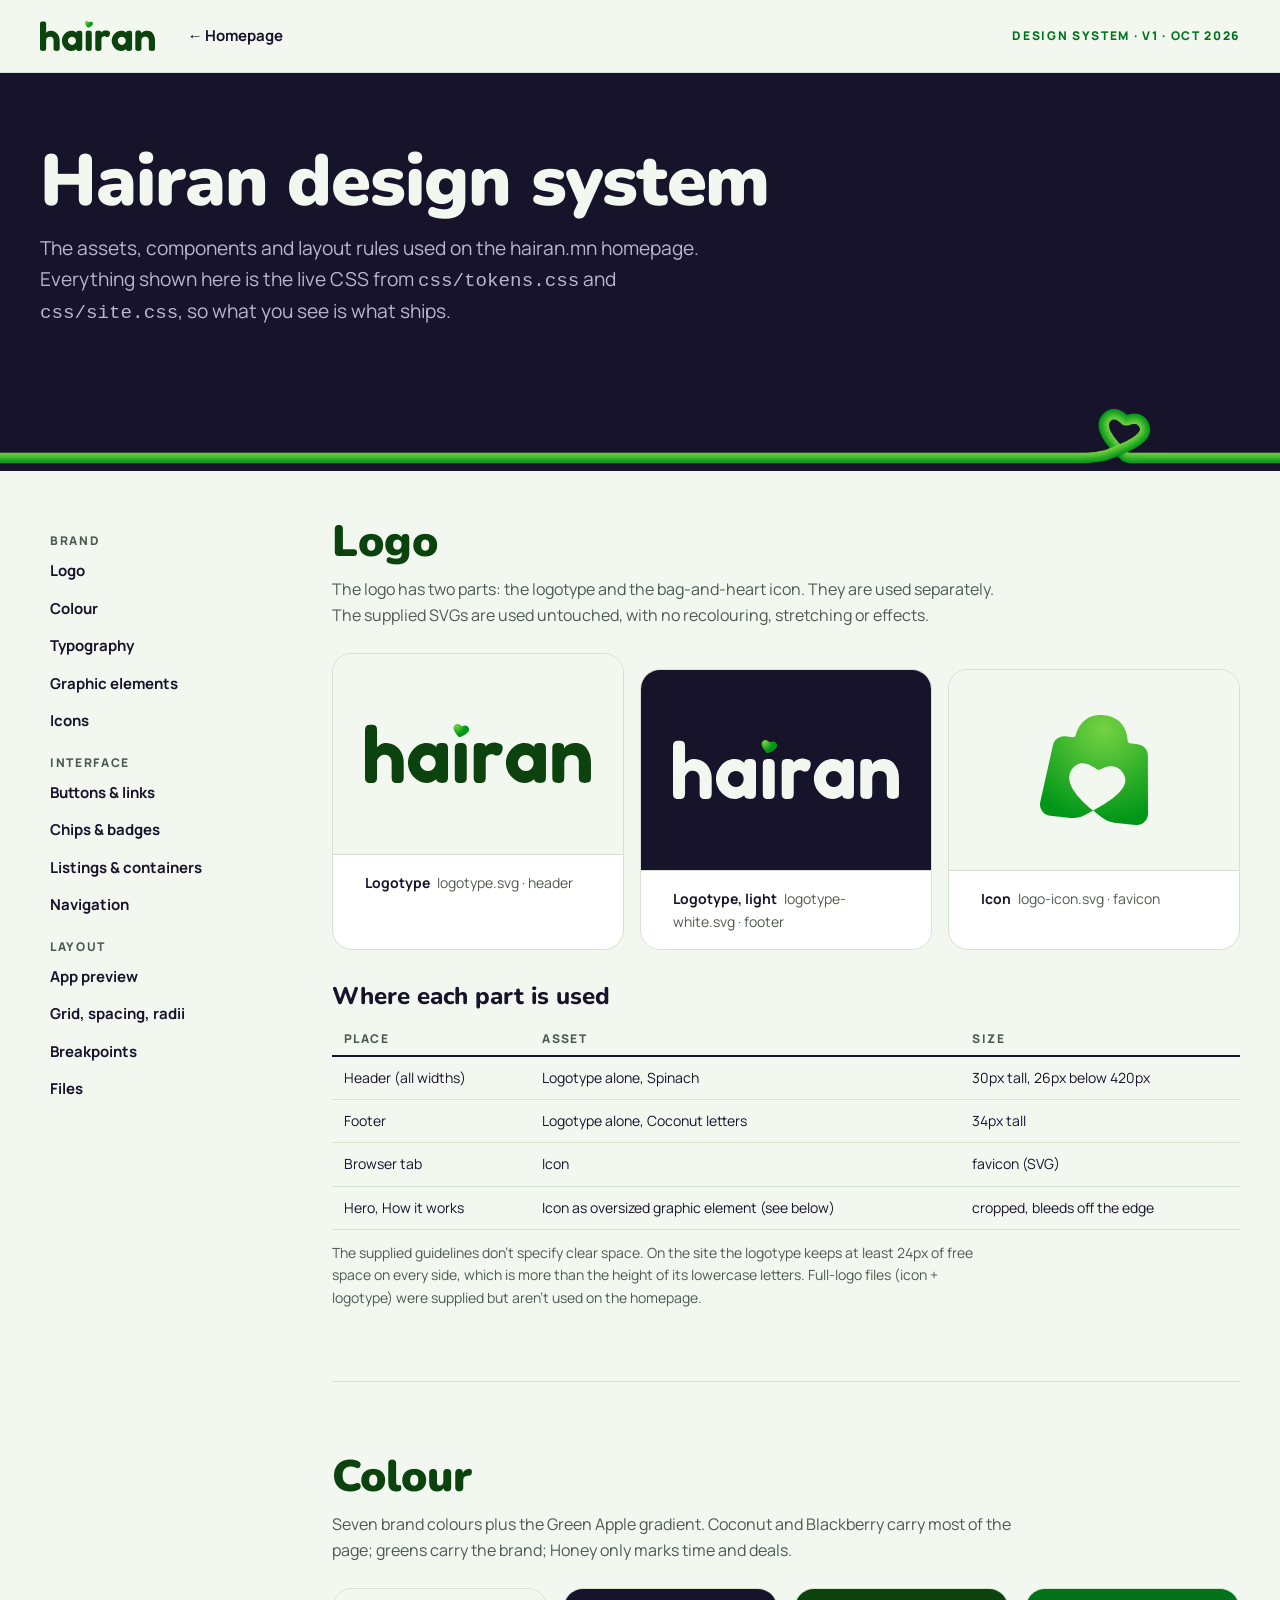
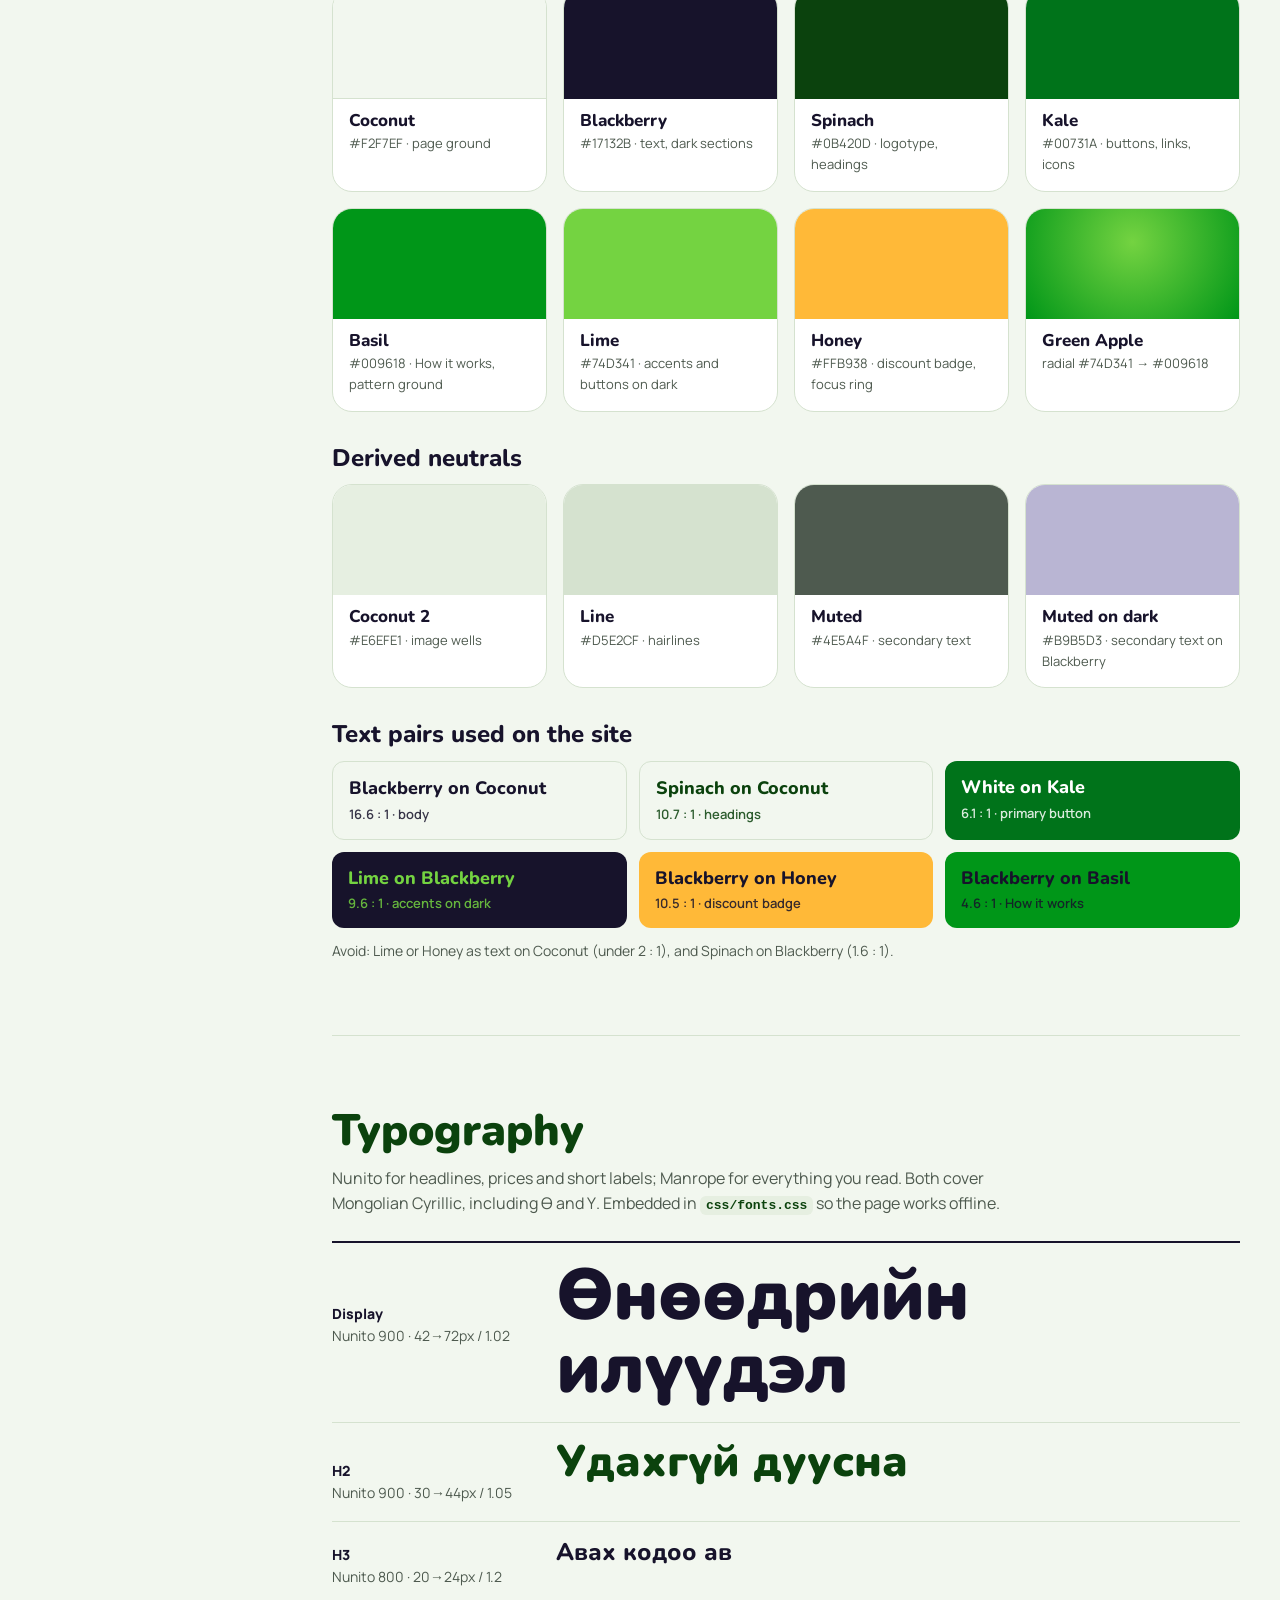
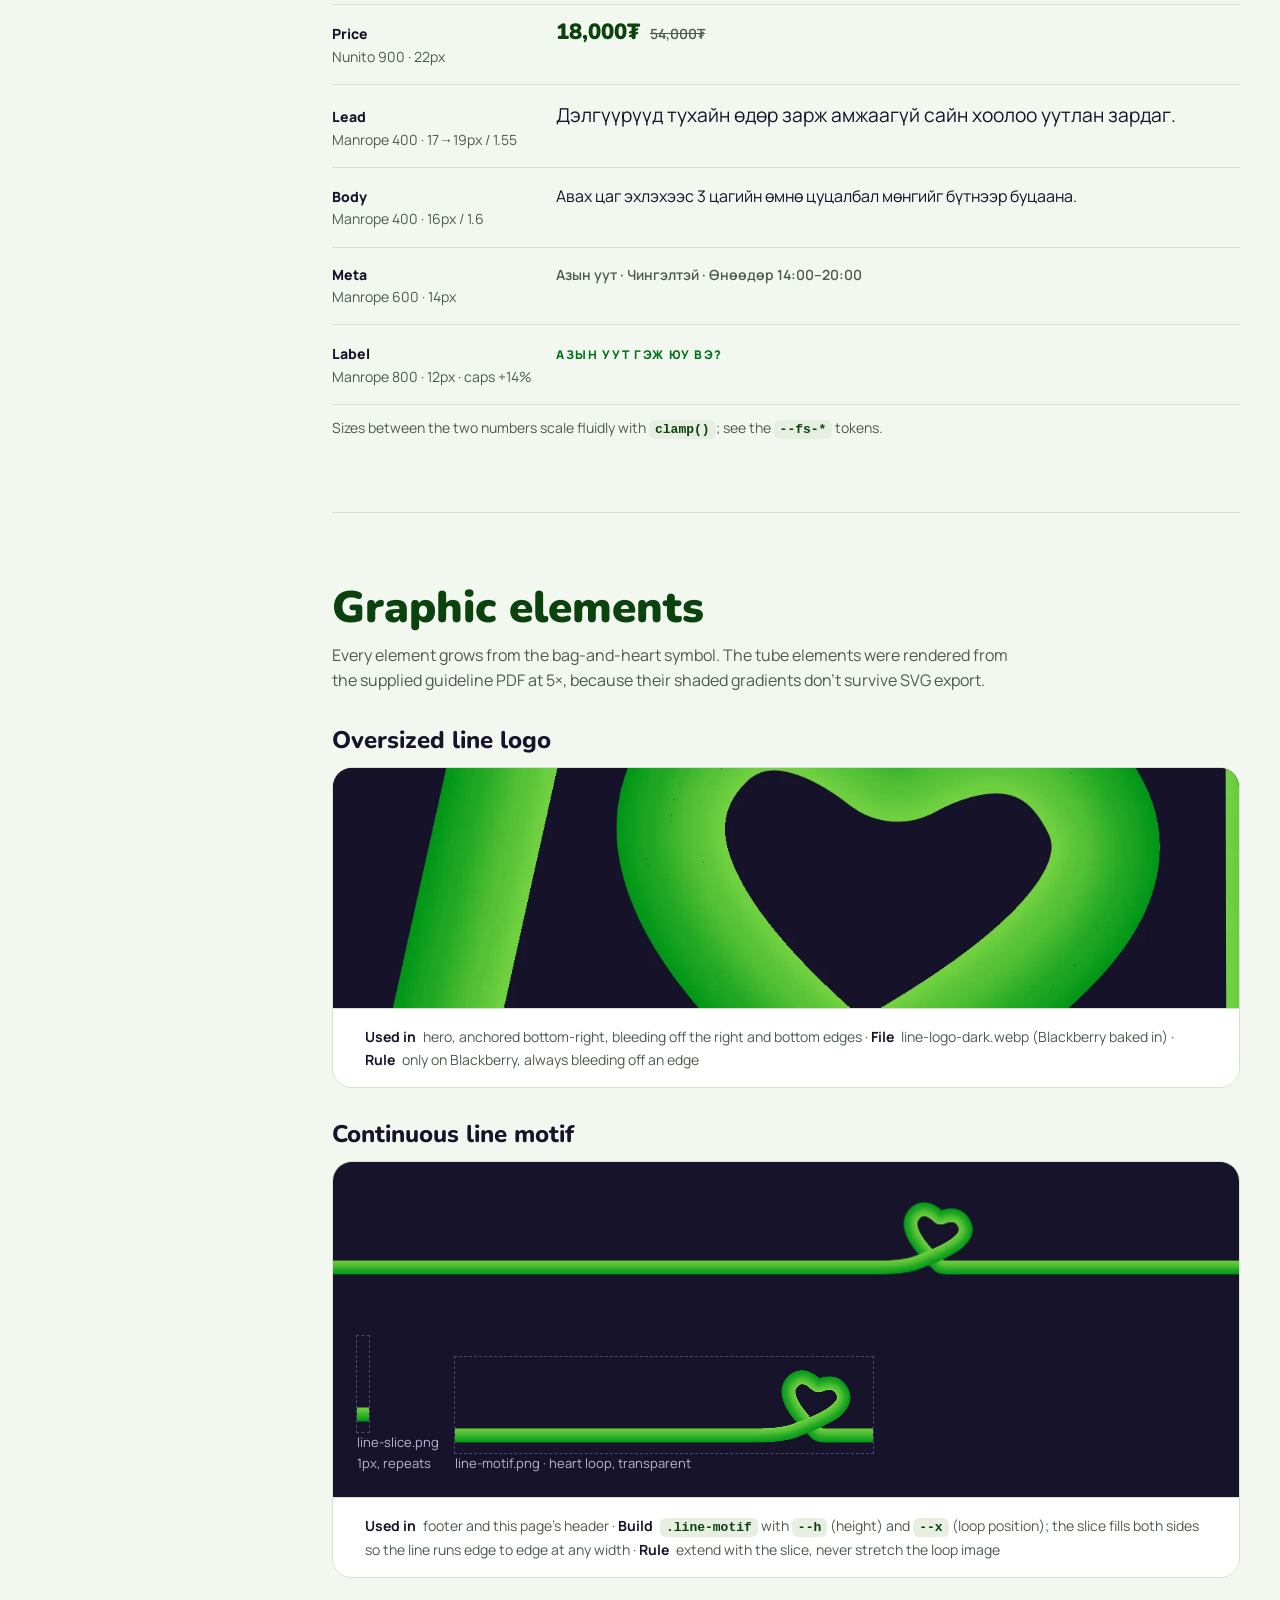
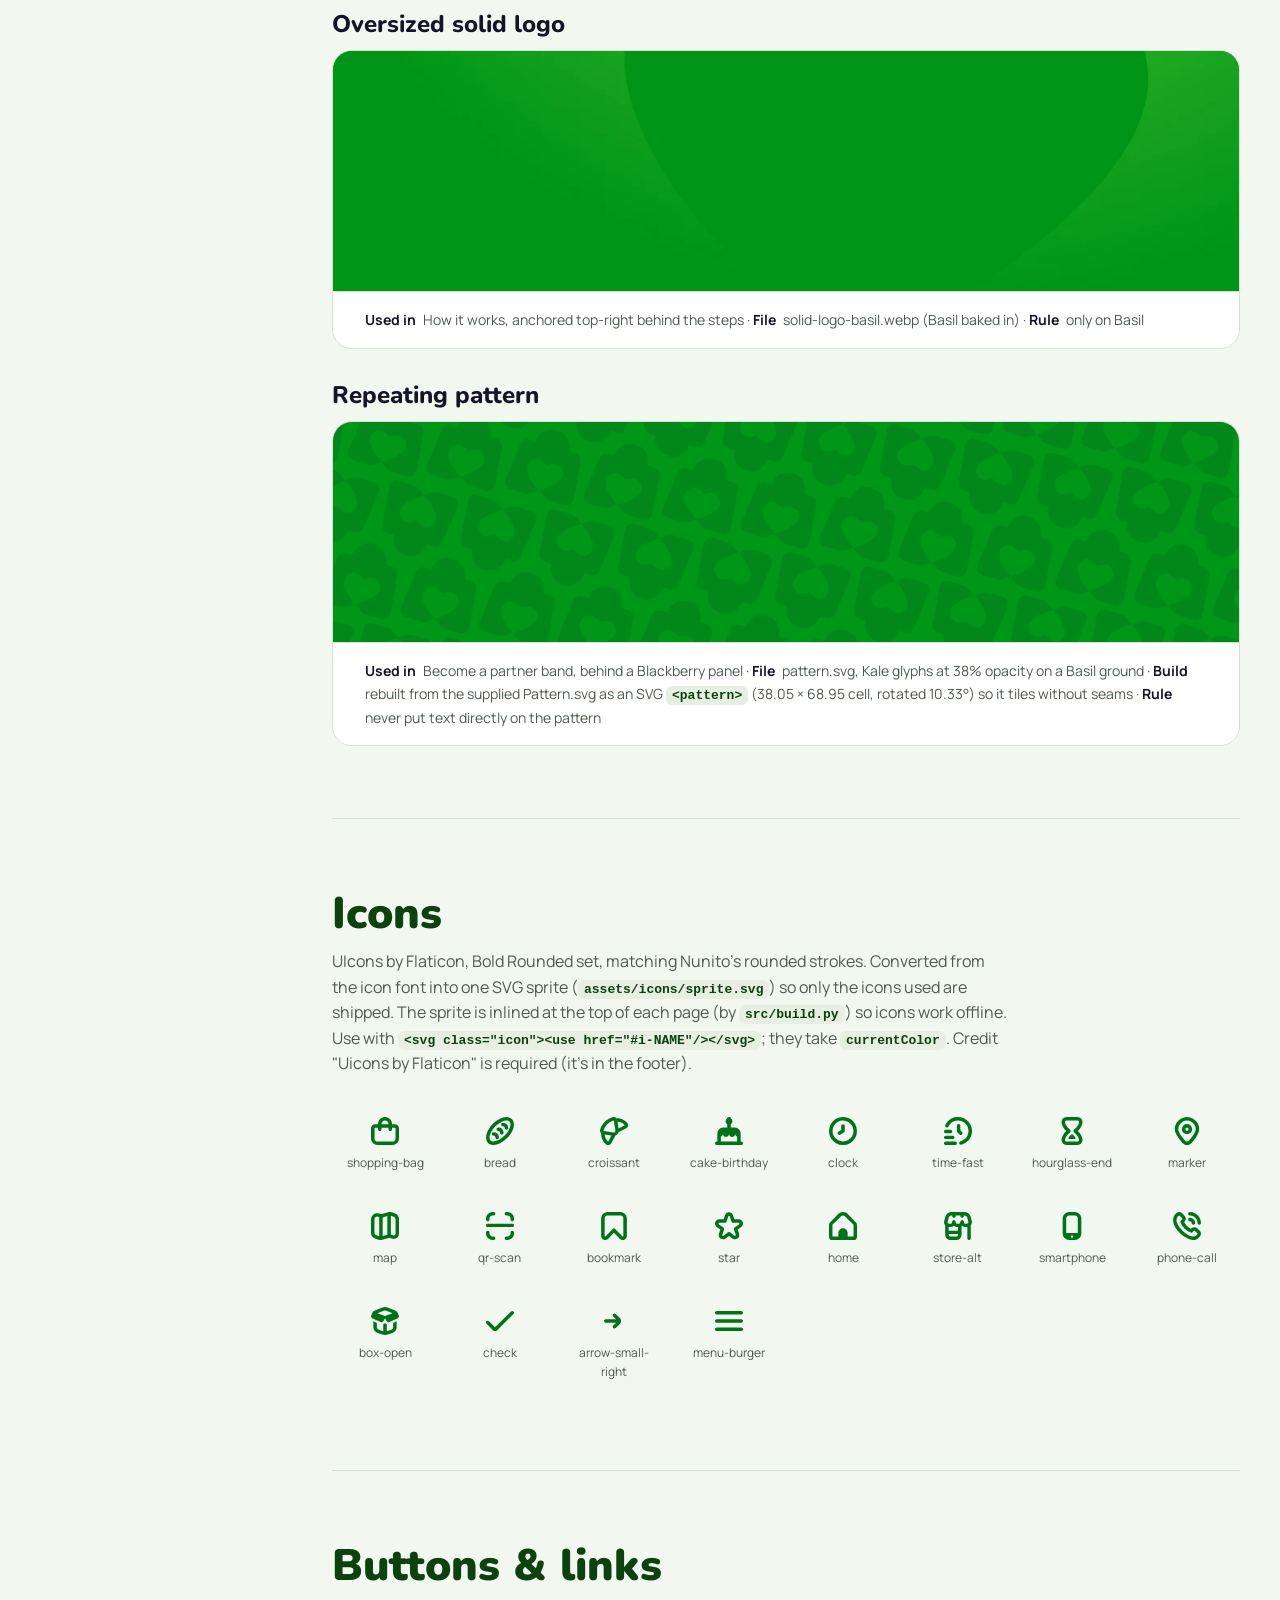
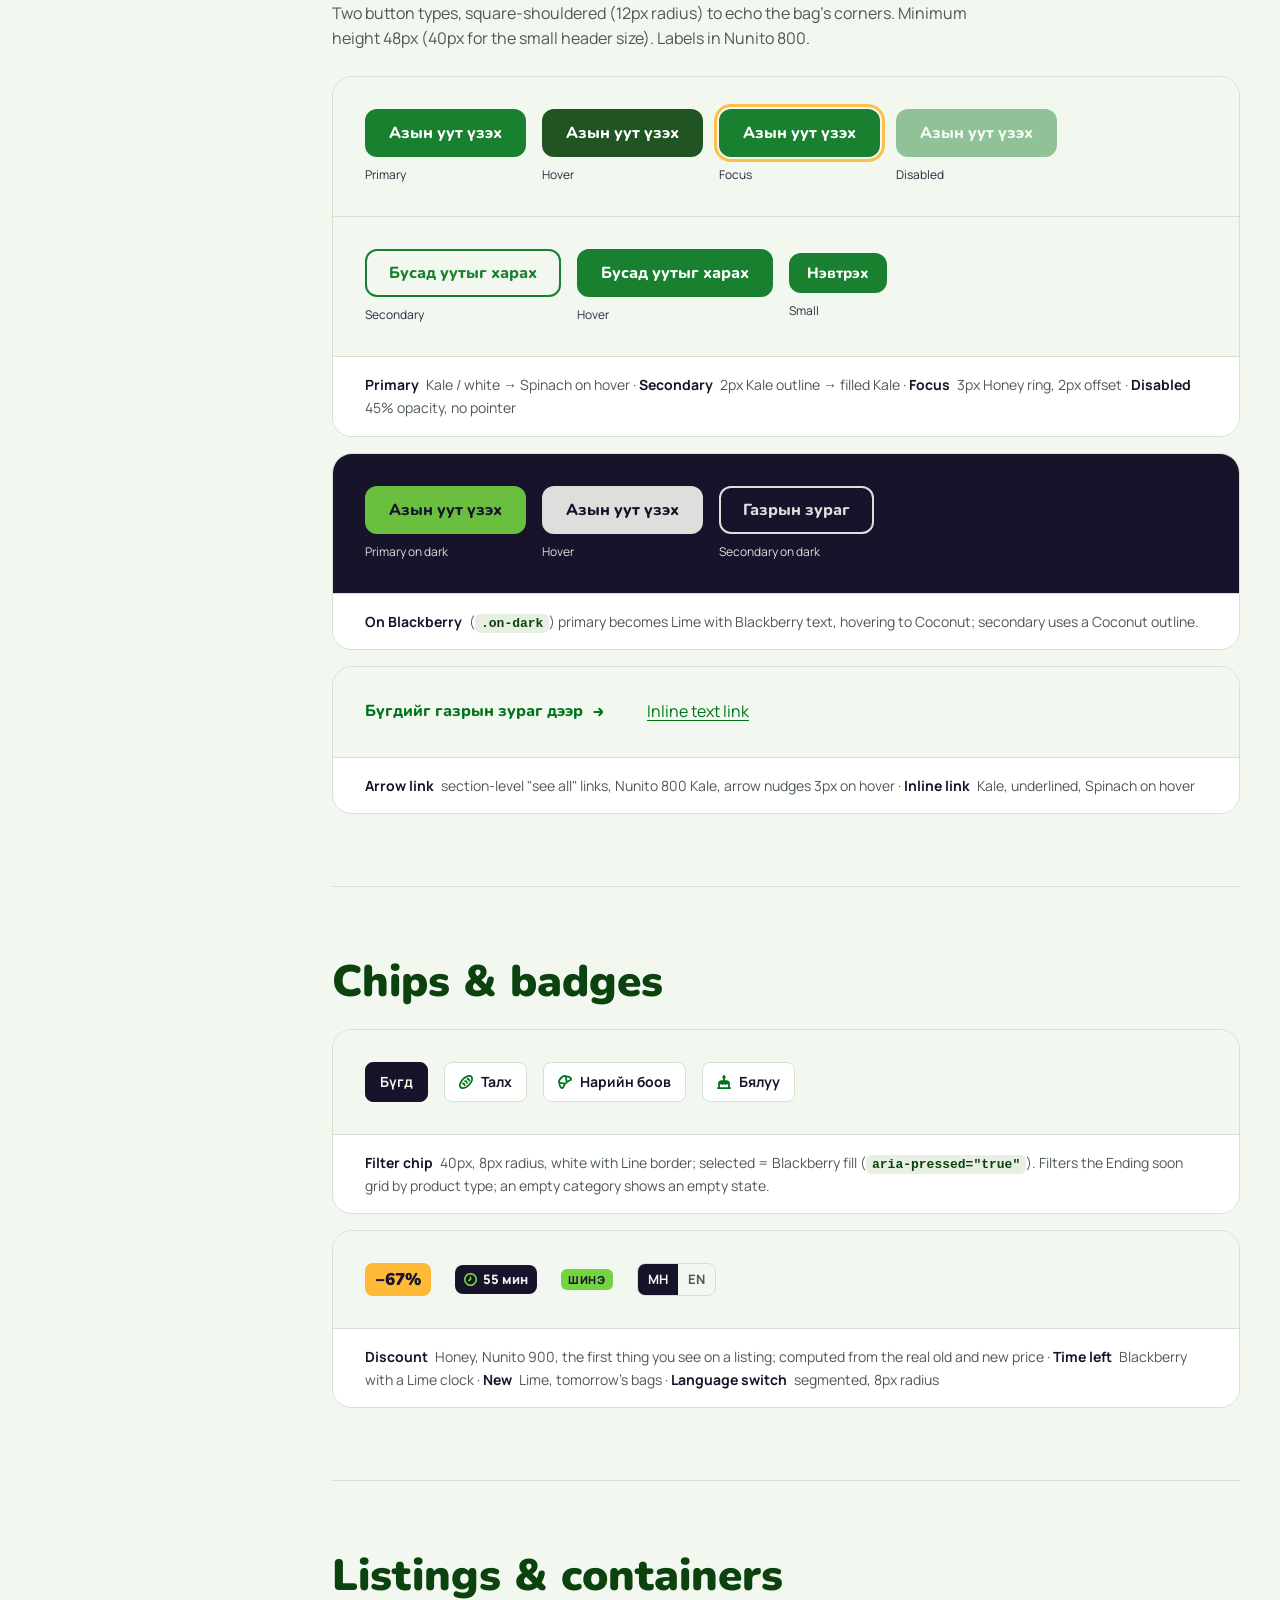
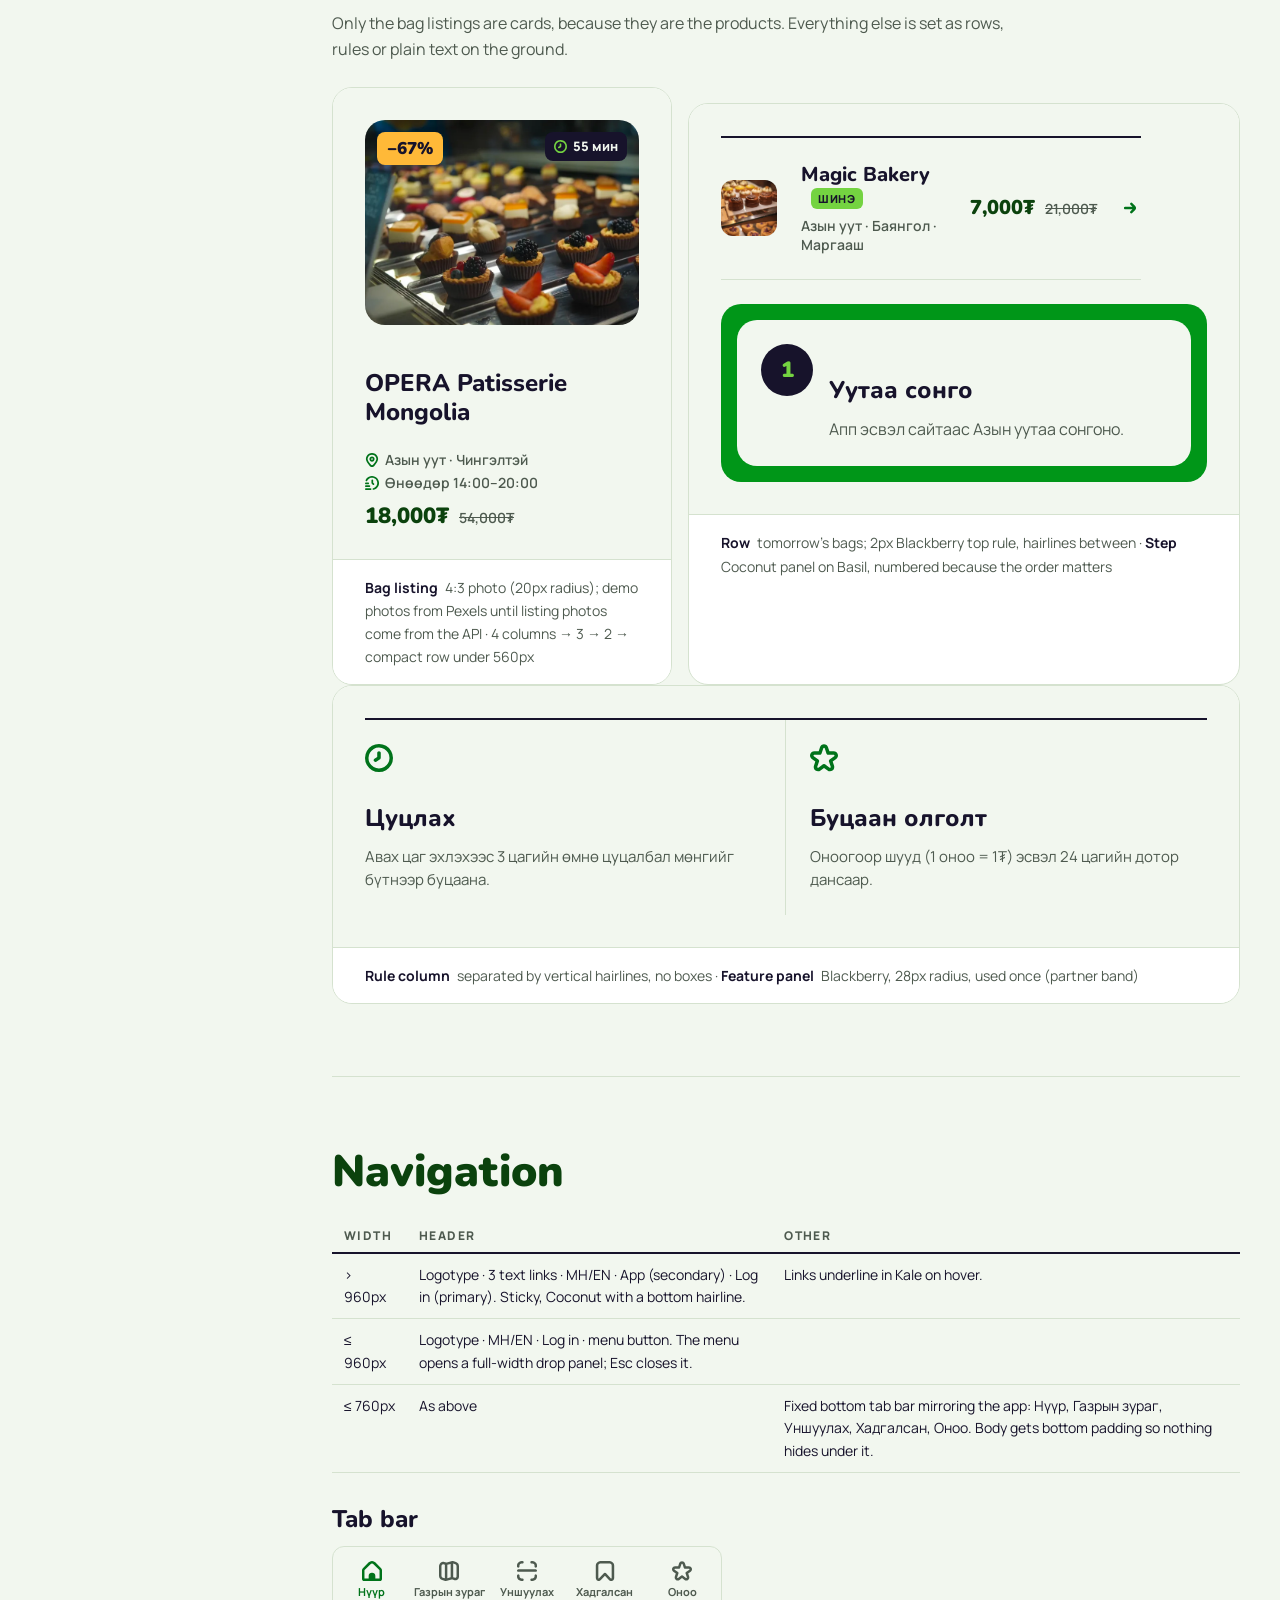
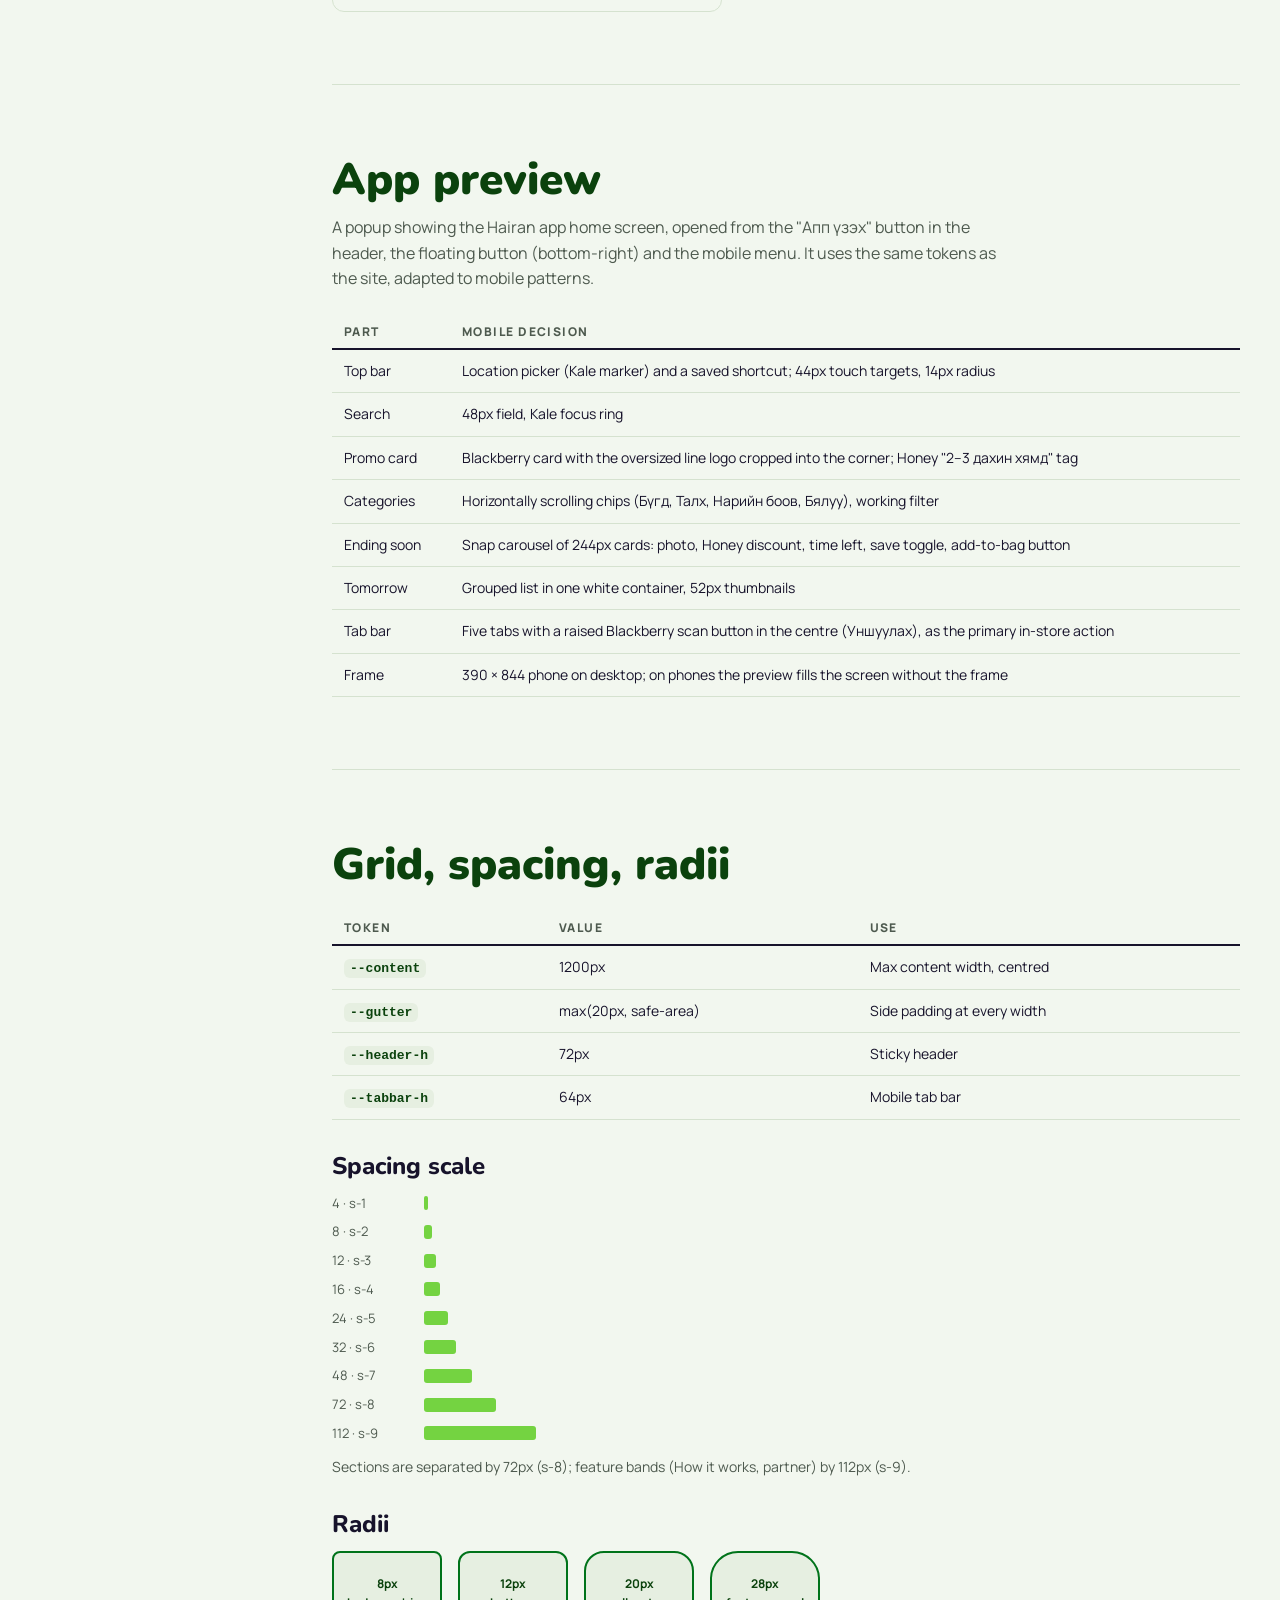
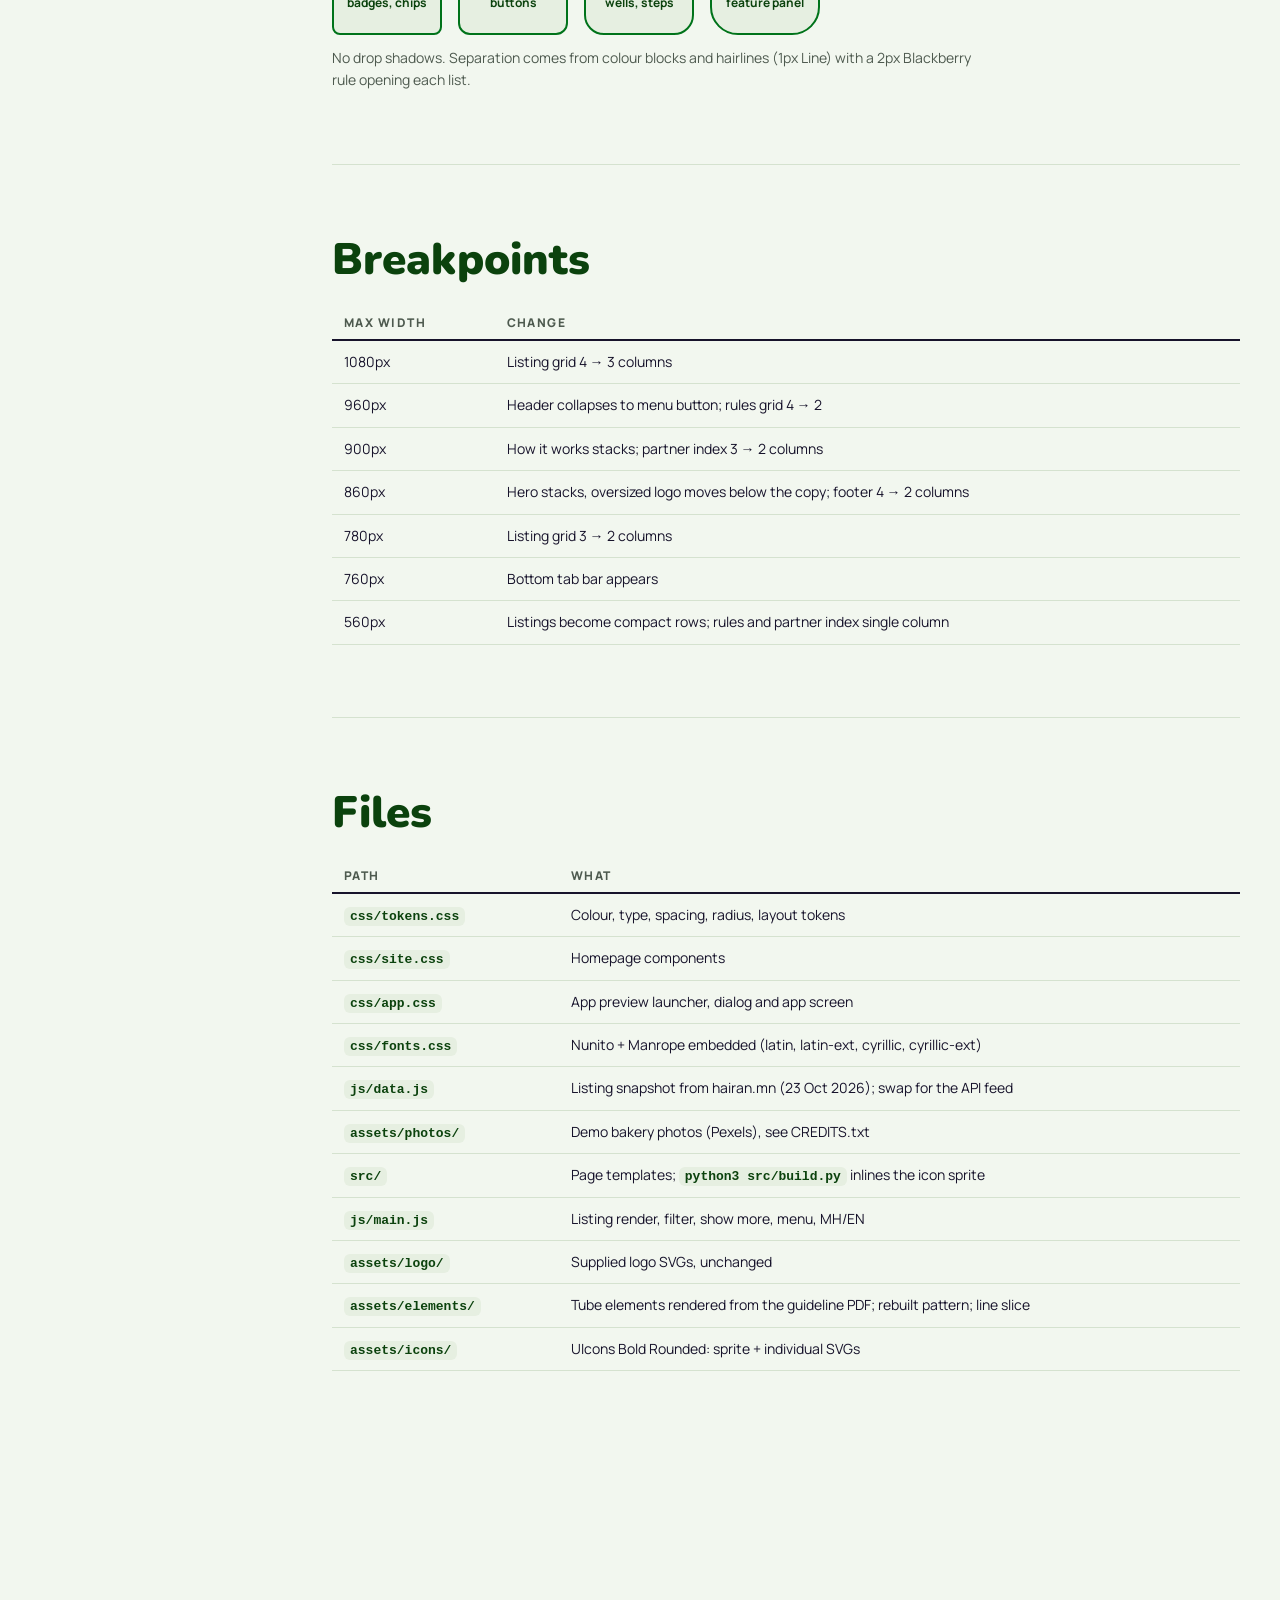
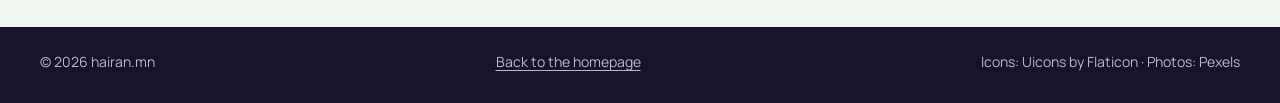
==== design-system.html @ 7cdca640 "Hairan homepage demo Co-Authored-By: Claude Opus 5.5 <noreply@anthropic.com> Claude-Session: https:/" ====
<!doctype html>
<html lang="en">
<head>
<meta charset="utf-8">
<meta name="viewport" content="width=device-width, initial-scale=1, viewport-fit=cover">
<title>Hairan Design System</title>
<meta name="claude:viewport-fit-sides" content="cover">
<link rel="icon" href="assets/logo/logo-icon.svg" type="image/svg+xml">
<link rel="stylesheet" href="css/fonts.css">
<link rel="stylesheet" href="css/tokens.css">
<link rel="stylesheet" href="css/site.css">
<link rel="stylesheet" href="css/ds.css">
</head>
<body>
<svg xmlns="http://www.w3.org/2000/svg" aria-hidden="true" style="position:absolute;width:0;height:0;overflow:hidden"><symbol id="i-arrow-right" viewBox="0 0 300 300"><path d="M239 230 288 181Q300 168 300.0 150.0Q300 132 288 119L239 70Q234 65 226.0 65.0Q218 65 212.5 70.5Q207 76 207.0 83.5Q207 91 213 97L247 131L19 132Q11 132 5.5 137.5Q0 143 0 150Q0 158 5.5 163.5Q11 169 19 169H247L213 203Q207 209 207.0 216.5Q207 224 212.5 229.5Q218 235 225.5 235.0Q233 235 239 230Z"/></symbol><symbol id="i-arrow-small-right" viewBox="0 0 300 300"><path d="M213 119 168 74Q163 69 155.0 69.0Q147 69 141.5 74.5Q136 80 136.0 87.5Q136 95 142 101L172 131H63Q55 131 49.5 136.5Q44 142 44.0 150.0Q44 158 49.5 163.5Q55 169 63 169H172L142 199Q136 205 136.0 212.5Q136 220 141.5 225.5Q147 231 155.0 231.0Q163 231 168 226L213 181Q226 168 226.0 150.0Q226 132 213 119Z"/></symbol><symbol id="i-badge-percent" viewBox="0 0 300 300"><path d="M150 300Q135 300 121.5 294.0Q108 288 97 277Q82 278 68.5 272.5Q55 267 44.0 256.0Q33 245 27.5 231.5Q22 218 23 203Q8 190 3.0 170.0Q-2 150 3.0 130.0Q8 110 23 97Q22 82 27.5 68.5Q33 55 44.0 44.0Q55 33 68.5 27.5Q82 22 97 23Q110 8 130.0 3.0Q150 -2 170.0 3.0Q190 8 203 23Q217 22 231.0 27.5Q245 33 256.0 44.0Q267 55 272.5 68.5Q278 82 277 97Q292 110 297.0 130.0Q302 150 297.0 170.0Q292 190 277 203Q278 218 272.5 231.5Q267 245 256.0 256.0Q245 267 231.5 272.5Q218 278 203 277Q192 288 178.5 294.0Q165 300 150 300ZM105 239Q115 239 121.0 248.0Q127 257 138.5 260.5Q150 264 161.5 260.5Q173 257 179 247Q182 242 187.5 240.0Q193 238 198 239Q207 241 215.0 238.5Q223 236 229.5 229.5Q236 223 238.5 215.0Q241 207 239 198Q238 193 240.0 187.5Q242 182 247 179Q257 173 260.5 161.5Q264 150 260.5 138.5Q257 127 247 121Q242 118 240.0 112.5Q238 107 239 102Q241 93 238.5 85.0Q236 77 229.5 70.5Q223 64 215.0 61.5Q207 59 198 61Q193 62 187.5 60.0Q182 58 179 53Q173 43 161.5 39.5Q150 36 138.5 39.5Q127 43 121 53Q118 58 112.5 60.0Q107 62 102 61Q93 59 85.0 61.5Q77 64 70.5 70.5Q64 77 61.5 85.0Q59 93 61 102Q62 107 60.0 112.5Q58 118 53 121Q43 127 39.5 138.5Q36 150 39.5 161.5Q43 173 53 179Q58 182 60.0 187.5Q62 193 61 198Q59 207 61.5 215.0Q64 223 70.5 229.5Q77 236 85.0 238.5Q93 241 102 239ZM106 100Q95 100 90.0 109.5Q85 119 90.0 128.0Q95 137 106.5 137.0Q118 137 122.5 128.0Q127 119 122.5 109.5Q118 100 106 100ZM194 162Q182 163 177.5 172.0Q173 181 177.5 190.5Q182 200 193.5 200.0Q205 200 210.0 190.5Q215 181 210.0 172.0Q205 163 194 162ZM141 198 191 123Q195 116 193.5 108.5Q192 101 185.5 97.0Q179 93 171.5 94.5Q164 96 159 102L109 177Q105 184 106.5 191.5Q108 199 113.5 202.5Q119 206 125 206Q135 206 141 198Z"/></symbol><symbol id="i-bookmark" viewBox="0 0 300 300"><path d="M219 0H81Q63 0 47.0 9.5Q31 19 22.0 34.5Q13 50 12 69V256Q13 269 20.5 280.5Q28 292 40.5 296.5Q53 301 66.0 298.5Q79 296 88 286L149 221L212 287Q221 296 234.5 299.0Q248 302 260.0 297.0Q272 292 279.5 281.0Q287 270 288 256V69Q287 50 278.0 34.5Q269 19 253.0 9.5Q237 0 219 0ZM250 256Q250 261 246.0 262.5Q242 264 239 261L163 181Q157 175 149 175Q141 175 136 181L61 260Q58 263 54.0 261.5Q50 260 50 256V69Q50 56 59.0 46.5Q68 37 81 38H219Q232 37 241.0 46.5Q250 56 250 69Z"/></symbol><symbol id="i-box-open" viewBox="0 0 300 300"><path d="M296 87 284 59Q275 44 259 38L178 5Q164 0 149.5 0.0Q135 0 122 5L41 38Q25 44 16 59L4 87Q-3 97 1.5 108.0Q6 119 17 123L104 162Q108 164 112 164Q119 164 124.5 160.5Q130 157 134 151L150 121L166 151Q170 157 175.5 160.5Q181 164 188 164Q192 164 196 162L283 123Q294 119 298.5 108.0Q303 97 296 87ZM231 67 150 97 69 67 136 40Q143 37 150.0 37.0Q157 37 164 40ZM275 154V216Q275 237 262.5 254.0Q250 271 230 278L178 295Q165 300 150.0 300.0Q135 300 122 295L70 278Q50 271 37.5 254.0Q25 237 25 216V154L63 171V216Q63 225 68.0 232.5Q73 240 82 243L131 259V184Q143 180 150 171Q157 180 169 185V259L218 243Q227 240 232.0 232.5Q237 225 237 216V171Z"/></symbol><symbol id="i-bread" viewBox="0 0 300 300"><path d="M79 300Q63 301 48.0 295.0Q33 289 22 278Q1 257 0.5 222.5Q0 188 19.0 148.5Q38 109 73.5 73.5Q109 38 148.5 19.0Q188 0 222.5 0.5Q257 1 278.0 22.0Q299 43 299.5 77.5Q300 112 281.0 151.5Q262 191 226.5 226.0Q191 261 152.0 280.5Q113 300 79 300ZM221 38Q196 38 165 53Q131 70 100 100Q72 129 55 161Q40 191 38.0 215.5Q36 240 48.0 252.0Q60 264 84.5 262.0Q109 260 139 245Q171 228 199.5 199.5Q228 171 245 139Q260 109 262.0 84.5Q264 60 251.5 48.0Q239 36 221 38ZM188 169Q188 157 184.0 146.5Q180 136 172.0 128.0Q164 120 153.5 116.0Q143 112 131 113Q123 112 118.0 117.5Q113 123 112.5 131.0Q112 139 117.5 144.5Q123 150 131.0 149.5Q139 149 145.0 155.0Q151 161 150.5 169.0Q150 177 155.5 182.5Q161 188 169.0 188.0Q177 188 182.5 182.5Q188 177 188 169ZM238 119Q238 107 234.0 96.5Q230 86 222.0 78.0Q214 70 203.5 66.0Q193 62 181 63Q173 62 167.5 67.5Q162 73 162.5 81.0Q163 89 168.0 94.5Q173 100 181.0 99.5Q189 99 195.0 105.0Q201 111 200.5 119.0Q200 127 205.5 132.5Q211 138 219.0 137.5Q227 137 232.5 132.0Q238 127 238 119ZM138 219Q138 207 134.0 196.5Q130 186 122.0 178.0Q114 170 103.5 166.0Q93 162 81 163Q73 162 67.5 167.5Q62 173 62.5 181.0Q63 189 68.0 194.5Q73 200 81.0 199.5Q89 199 95.0 205.0Q101 211 100.5 219.0Q100 227 105.5 232.5Q111 238 119.0 237.5Q127 237 132.5 232.0Q138 227 138 219Z"/></symbol><symbol id="i-cake-birthday" viewBox="0 0 300 300"><path d="M281 262H275V179Q275 161 266.0 145.5Q257 130 242.0 121.5Q227 113 209 113H169V79Q177 74 182.0 65.5Q187 57 187 47Q184 25 169 9Q161 0 150.0 0.0Q139 0 131 9Q116 25 113 47Q113 57 118.0 65.5Q123 74 131 79V112H91Q73 113 58.0 121.5Q43 130 34.0 145.5Q25 161 25 179V262H19Q11 262 5.5 267.5Q0 273 0.0 281.0Q0 289 5.5 294.5Q11 300 19 300H281Q289 300 294.5 294.5Q300 289 300.0 281.0Q300 273 294.5 267.5Q289 262 281 262ZM63 209Q71 207 77.0 200.5Q83 194 84 186Q86 198 95.5 205.5Q105 213 117.0 213.0Q129 213 138.5 205.5Q148 198 150 186Q152 198 161.5 205.5Q171 213 183.0 213.0Q195 213 204.5 205.5Q214 198 216 186Q217 194 223.0 200.5Q229 207 237 209V262H63Z"/></symbol><symbol id="i-check" viewBox="0 0 300 300"><path d="M97 258Q84 258 74 249L6 180Q0 175 0.0 167.0Q0 159 6 154Q11 148 19.0 148.0Q27 148 32 154L97 218L268 47Q273 42 281.0 42.0Q289 42 294 47Q300 53 300.0 60.5Q300 68 294 74L120 249Q110 258 97 258Z"/></symbol><symbol id="i-clock" viewBox="0 0 300 300"><path d="M150 0Q109 0 74.5 20.0Q40 40 20.0 74.5Q0 109 0.0 150.0Q0 191 20.0 225.5Q40 260 74.5 280.0Q109 300 150.0 300.0Q191 300 225.5 280.0Q260 260 280.0 225.5Q300 191 300.0 150.0Q300 109 280.0 74.5Q260 40 225.5 20.0Q191 0 150 0ZM150 262Q119 262 93.5 247.0Q68 232 52.5 206.5Q37 181 37.5 150.0Q38 119 53.0 93.5Q68 68 93.5 52.5Q119 37 150.0 37.5Q181 38 206.5 53.0Q232 68 247.5 93.5Q263 119 262.5 150.0Q262 181 247.0 206.5Q232 232 206.5 247.0Q181 262 150 263ZM131 138 101 157Q95 161 93.0 168.5Q91 176 95 183Q99 189 107.0 191.0Q115 193 121 189L157 166Q163 163 166.0 157.0Q169 151 169 145V97Q169 89 163.5 83.5Q158 78 150 78Q142 78 136.5 83.5Q131 89 131 97Z"/></symbol><symbol id="i-croissant" viewBox="0 0 300 300"><path d="M291 62Q269 36 238.5 23.0Q208 10 174 13Q171 9 166 6Q158 1 149.0 0.0Q140 -1 132 2Q93 14 62.5 40.0Q32 66 14 101Q7 116 2 133Q-1 141 0.0 150.0Q1 159 6 167Q9 171 13 175Q11 208 23.5 238.5Q36 269 62 291Q69 297 78.0 299.0Q87 301 96.0 299.0Q105 297 112.5 291.5Q120 286 124 277L165 199Q177 195 186.0 186.0Q195 177 199 164L277 124Q286 120 291.5 112.5Q297 105 299.0 96.0Q301 87 299.0 78.0Q297 69 291 62ZM38 144Q49 106 77.0 78.0Q105 50 143 38Q145 37 146.5 38.0Q148 39 148 41L165 143Q166 153 159.5 159.5Q153 166 143 165L41 149Q39 148 38.0 146.5Q37 145 38 144ZM91 260Q90 262 88.5 262.5Q87 263 86 262Q70 248 60.5 228.5Q51 209 51 188L122 199ZM260 91 199 122 188 50Q209 51 228.5 60.0Q248 69 262 86Q263 87 262.5 88.5Q262 90 260 91Z"/></symbol><symbol id="i-cross" viewBox="0 0 300 300"><path d="M177 150 295 32Q300 27 300.0 19.0Q300 11 294.5 5.5Q289 0 281.0 0.0Q273 0 268 5L150 123L32 5Q27 0 19.0 0.0Q11 0 5.5 5.5Q0 11 0.0 19.0Q0 27 5 32L123 150L5 268Q0 273 0.0 281.0Q0 289 5.5 294.5Q11 300 19.0 300.0Q27 300 32 295L150 177L268 295Q273 300 281.0 300.0Q289 300 294.5 294.5Q300 289 300.0 281.0Q300 273 295 268Z"/></symbol><symbol id="i-envelope" viewBox="0 0 300 300"><path d="M231 12H69Q50 13 34.5 22.0Q19 31 9.5 47.0Q0 63 0 81V219Q0 237 9.5 253.0Q19 269 34.5 278.0Q50 287 69 287H231Q250 287 265.5 278.0Q281 269 290.5 253.0Q300 237 300 219V81Q300 63 290.5 47.0Q281 31 265.5 22.0Q250 13 231 13ZM231 50Q243 50 252 58L171 139Q162 147 150.0 147.0Q138 147 130 139L48 58Q57 50 69 50ZM231 250H69Q56 250 47.0 241.0Q38 232 38 219V100L103 166Q112 175 124.5 180.0Q137 185 150.0 185.0Q163 185 175.5 180.0Q188 175 197 166L263 100V219Q262 232 253.0 241.0Q244 250 231 250Z"/></symbol><symbol id="i-globe" viewBox="0 0 300 300"><path d="M150 0Q109 0 74.5 20.0Q40 40 20.0 74.5Q0 109 0.0 150.0Q0 191 20.0 225.5Q40 260 74.5 280.0Q109 300 150.0 300.0Q191 300 225.5 280.0Q260 260 280.0 225.5Q300 191 300.0 150.0Q300 109 280.0 74.5Q260 40 225.5 20.0Q191 0 150 0ZM262 137H218Q214 88 190 45Q219 56 238.5 81.0Q258 106 262 138ZM121 175H179Q171 215 150 249Q129 215 121 175ZM119 137Q125 91 150 51Q175 91 181 138ZM110 45Q86 88 82 138H38Q42 106 61.5 81.0Q81 56 110 45ZM40 175H83Q89 218 110 255Q84 245 65.5 224.0Q47 203 40 175ZM190 255Q211 218 217 175H260Q253 203 234.5 224.0Q216 245 190 255Z"/></symbol><symbol id="i-heart" viewBox="0 0 300 300"><path d="M216 23Q196 23 178.5 32.0Q161 41 150 57Q139 41 121.5 32.0Q104 23 84 23Q61 24 41.0 36.5Q21 49 10.0 69.5Q-1 90 0 114Q0 153 35 199Q62 235 108 273Q126 288 150.0 288.0Q174 288 193 273Q238 235 265 199Q300 153 300 114Q301 90 290.0 69.5Q279 49 259.0 36.5Q239 24 216 23ZM168 244Q160 251 150.0 251.0Q140 251 132 244Q87 207 62.5 173.0Q38 139 38 114Q36 93 50.0 77.5Q64 62 84 61Q105 62 118.5 77.5Q132 93 131 114Q131 122 136.5 127.5Q142 133 150.0 133.0Q158 133 163.5 127.5Q169 122 169 114Q168 93 181.5 77.5Q195 62 216 61Q236 62 250.0 77.5Q264 93 262 114Q263 139 238.0 173.0Q213 207 168 244Z"/></symbol><symbol id="i-home" viewBox="0 0 300 300"><path d="M287 109 199 20Q185 7 167.5 2.5Q150 -2 132.5 2.5Q115 7 101 20L13 109Q0 121 0 140V269Q0 282 9.0 291.0Q18 300 31 300H269Q282 300 291.0 291.0Q300 282 300 269V140Q300 121 287 109ZM262 262H200V223Q200 203 186.0 189.0Q172 175 152 175H148Q128 175 114.0 189.0Q100 203 100 223V262H37V140Q38 137 39 135L128 47Q137 37 150.0 37.0Q163 37 172 47L261 135Q262 137 263 140V262Z"/></symbol><symbol id="i-hourglass-end" viewBox="0 0 300 300"><path d="M213 150Q232 133 245.0 110.5Q258 88 262 62Q264 51 260.5 39.5Q257 28 249.5 19.0Q242 10 231.0 5.0Q220 0 208 0H92Q80 0 69.5 5.0Q59 10 51.0 19.0Q43 28 40.0 39.5Q37 51 38 62Q43 88 55.5 110.5Q68 133 88 150Q68 167 55.5 189.5Q43 212 38 238Q37 249 40.0 260.5Q43 272 51.0 281.0Q59 290 69.5 295.0Q80 300 92 300H208Q220 300 231.0 295.0Q242 290 249.5 281.0Q257 272 260.5 260.5Q264 249 262 238Q258 212 245.0 189.5Q232 167 213 150ZM221 256Q216 262 208 262H92Q84 262 79.0 256.5Q74 251 75 243Q82 201 128 165Q135 159 135.0 150.0Q135 141 128 135Q82 99 75 57Q74 49 79.0 43.5Q84 38 92 38H208Q216 38 221.0 43.5Q226 49 225 57Q219 99 173 135Q166 141 166.0 150.0Q166 159 173 165Q219 201 225 243Q226 251 221 256ZM160 190 157 187Q154 185 150.0 185.0Q146 185 143 187L140 190Q122 203 113 223Q111 228 114.5 233.0Q118 238 123 237H177Q182 237 185.5 232.5Q189 228 187 223Q178 203 160 190Z"/></symbol><symbol id="i-leaf" viewBox="0 0 300 300"><path d="M288 12Q281 6 272.0 2.5Q263 -1 253 0Q205 5 162 16Q90 33 62 62Q40 84 31.0 112.5Q22 141 26.5 170.5Q31 200 49 224L5 268Q0 273 0.0 281.0Q0 289 5.5 294.5Q11 300 19.0 300.0Q27 300 32 295L76 251Q100 269 129.5 273.5Q159 278 187.5 269.0Q216 260 238 238Q267 209 285 138Q295 95 300 46Q301 37 297.5 28.0Q294 19 288 12ZM211 212Q190 234 159.5 237.0Q129 240 103 224L207 119Q213 114 213.0 106.0Q213 98 207.5 92.5Q202 87 194.0 87.0Q186 87 180 93L76 197Q60 171 63.0 140.5Q66 110 88 89Q108 69 161 55Q205 43 257 38Q259 37 261.0 39.0Q263 41 262 43Q258 95 246 139Q231 192 211 212Z"/></symbol><symbol id="i-map" viewBox="0 0 300 300"><path d="M256 14H255L223 3Q204 -3 184 2L118 22Q108 24 98 20L92 17Q77 11 60.0 12.5Q43 14 29.5 23.0Q16 32 8.0 47.0Q0 62 0 78V222Q0 245 13.5 262.5Q27 280 48 286L82 297Q92 300 101.5 300.0Q111 300 120 298L189 278Q197 276 204 279L233 287Q245 290 257.0 287.0Q269 284 279.0 276.5Q289 269 294.5 257.5Q300 246 300 234V77Q300 56 288.0 38.5Q276 21 256 14ZM175 44V243L125 257V58ZM59 250Q49 248 43.5 240.0Q38 232 37 222V78Q37 71 40.5 64.5Q44 58 51.0 53.5Q58 49 67 49Q72 49 77 51L88 56V259ZM263 234Q262 242 256.0 247.0Q250 252 242 251L213 242V39L243 50Q252 53 257.0 60.5Q262 68 263 77Z"/></symbol><symbol id="i-marker" viewBox="0 0 300 300"><path d="M150 0Q114 0 84.0 17.5Q54 35 36.5 65.5Q19 96 19 131Q19 185 101 278Q110 288 123.0 294.0Q136 300 150.0 300.0Q164 300 177.0 294.0Q190 288 200 278Q281 185 281 131Q281 96 263.5 65.5Q246 35 216.0 17.5Q186 0 150 0ZM171 253Q163 262 150.0 262.0Q137 262 129 253Q94 214 75.0 182.0Q56 150 56 131Q56 106 68.5 84.5Q81 63 102.5 50.5Q124 38 149.5 38.0Q175 38 196.5 50.5Q218 63 231.0 84.5Q244 106 244 131Q244 150 225.0 182.0Q206 214 171 253ZM150 76Q127 76 111.0 92.0Q95 108 95.0 130.5Q95 153 111.0 169.0Q127 185 150.0 185.0Q173 185 189.0 169.0Q205 153 205.0 130.5Q205 108 189.0 92.0Q173 76 150 76ZM150 147Q145 147 140.5 144.5Q136 142 134.0 137.0Q132 132 133.0 127.0Q134 122 138.0 118.5Q142 115 147.0 114.0Q152 113 156.5 114.5Q161 116 164.0 120.5Q167 125 167.0 131.0Q167 137 162.0 142.0Q157 147 150 147Z"/></symbol><symbol id="i-menu-burger" viewBox="0 0 300 300"><path d="M281 131H19Q11 131 5.5 136.5Q0 142 0.0 150.0Q0 158 5.5 163.5Q11 169 19 169H281Q289 169 294.5 163.5Q300 158 300.0 150.0Q300 142 294.5 136.5Q289 131 281 131ZM19 81H281Q289 81 294.5 75.5Q300 70 300.0 62.5Q300 55 294.5 49.5Q289 44 281 44H19Q11 44 5.5 49.5Q0 55 0.0 62.5Q0 70 5.5 75.5Q11 81 19 81ZM281 219H19Q11 219 5.5 224.5Q0 230 0.0 237.5Q0 245 5.5 250.5Q11 256 19 256H281Q289 256 294.5 250.5Q300 245 300.0 237.5Q300 230 294.5 224.5Q289 219 281 219Z"/></symbol><symbol id="i-phone-call" viewBox="0 0 300 300"><path d="M219 300Q189 301 152.0 282.5Q115 264 80.5 232.0Q46 200 25 165Q2 126 1 91Q-1 52 23 24L37 12Q50 0 67.5 0.5Q85 1 98 13L125 42Q138 55 137.5 72.5Q137 90 125 103L120 108Q131 132 149.5 150.5Q168 169 192 180L197 175Q210 163 228.0 163.0Q246 163 259 175L287 201Q300 214 300.0 232.0Q300 250 288 263L276 277Q264 288 249.5 294.0Q235 300 219 300ZM49 51Q32 73 40 107Q48 137 73.5 170.0Q99 203 133.0 228.0Q167 253 197 260Q230 268 249 251L261 237Q263 235 263.0 232.5Q263 230 261 228L233 202Q230 200 228.0 200.0Q226 200 223 202L209 216Q205 220 199.5 221.0Q194 222 189 220Q151 206 122.5 177.5Q94 149 80 111Q78 106 79.0 100.5Q80 95 84 91L98 77Q100 75 100.0 72.5Q100 70 98 68L71 39Q69 37 67.0 37.5Q65 38 63 39ZM210 189ZM300 119Q300 87 284.0 59.5Q268 32 240.5 16.0Q213 0 181 0Q173 0 167.5 5.5Q162 11 162.5 19.0Q163 27 168.0 32.5Q173 38 181 38Q203 38 222.0 48.5Q241 59 251.5 78.0Q262 97 263 119Q263 127 268.0 132.5Q273 138 281.0 137.5Q289 137 294.5 132.0Q300 127 300 119ZM238 119Q237 95 221.0 79.0Q205 63 181 62Q173 62 167.5 67.5Q162 73 162.5 81.0Q163 89 168.0 94.5Q173 100 181.0 100.0Q189 100 194.5 105.5Q200 111 200.0 119.0Q200 127 205.5 132.5Q211 138 219.0 137.5Q227 137 232.5 132.0Q238 127 238 119Z"/></symbol><symbol id="i-qr-scan" viewBox="0 0 300 300"><path d="M300 144Q300 152 294.5 157.0Q289 162 281 162H19Q11 163 5.5 157.5Q0 152 0.0 144.0Q0 136 5.5 130.5Q11 125 19 125H281Q289 125 294.5 130.5Q300 136 300 144ZM19 100Q27 100 32.0 94.5Q37 89 37 81V69Q38 56 47.0 46.5Q56 37 69 37H81Q89 37 94.5 32.0Q100 27 100.0 19.0Q100 11 94.5 5.5Q89 0 81 0H69Q50 0 34.5 9.5Q19 19 9.5 34.5Q0 50 0 69V81Q0 89 5.5 94.5Q11 100 19 100ZM81 262H69Q56 262 47.0 253.0Q38 244 38 231V219Q38 211 32.5 205.5Q27 200 19.0 200.0Q11 200 5.5 205.5Q0 211 0 219V231Q0 250 9.5 265.5Q19 281 34.5 290.5Q50 300 69 300H81Q89 300 94.5 294.5Q100 289 100.0 281.0Q100 273 94.5 268.0Q89 263 81 263ZM281 200Q273 200 268.0 205.5Q263 211 263 219V231Q263 244 253.5 253.0Q244 262 231 262H219Q211 262 205.5 267.5Q200 273 200.0 281.0Q200 289 205.5 294.5Q211 300 219 300H231Q250 300 265.5 290.5Q281 281 290.5 265.5Q300 250 300 231V219Q300 211 294.5 205.5Q289 200 281 200ZM231 0H219Q211 0 205.5 5.5Q200 11 200.0 19.0Q200 27 205.5 32.0Q211 37 219 37H231Q244 37 253.5 46.5Q263 56 263 69V81Q263 89 268.0 94.5Q273 100 281.0 100.0Q289 100 294.5 94.5Q300 89 300 81V69Q300 50 290.5 34.5Q281 19 265.5 9.5Q250 0 231 0Z"/></symbol><symbol id="i-recycle" viewBox="0 0 300 300"><path d="M97 38 104 26Q112 14 124.0 7.0Q136 0 150.0 0.0Q164 0 176.0 7.0Q188 14 196 26L222 68L239 56Q244 53 249.5 53.0Q255 53 260.0 56.0Q265 59 267.0 64.5Q269 70 268 75L259 125Q257 133 250.5 139.0Q244 145 235 145L181 135Q175 134 171.0 130.0Q167 126 166.0 120.5Q165 115 167.0 109.5Q169 104 174 101L191 89L164 45Q159 38 150.0 38.0Q141 38 136 45L128 58Q126 62 121.5 64.5Q117 67 112.0 67.0Q107 67 102.5 64.0Q98 61 96.0 56.5Q94 52 94.0 47.0Q94 42 97 38ZM292 181 285 169Q282 165 277.5 162.5Q273 160 268.0 160.0Q263 160 258.5 163.0Q254 166 252.0 170.5Q250 175 250.0 180.0Q250 185 253 189L260 201Q265 209 260.5 217.0Q256 225 246 225H188V206Q188 201 184.5 196.0Q181 191 176.0 189.0Q171 187 165.5 188.0Q160 189 156 193L121 225Q113 232 112.5 243.5Q112 255 121 262L156 295Q160 299 165.5 300.0Q171 301 176.0 298.5Q181 296 184.5 291.5Q188 287 187 281V263H246Q261 263 273.5 255.5Q286 248 293.0 235.0Q300 222 300.0 207.5Q300 193 292 181ZM101 105Q99 95 90.5 89.0Q82 83 72 85L23 94Q17 96 13.0 100.0Q9 104 8.0 109.5Q7 115 9.0 120.0Q11 125 16 128L33 140L8 181Q0 193 0.0 207.5Q0 222 7.0 235.0Q14 248 26.5 255.5Q39 263 54 263L69 262Q77 262 82.5 256.5Q88 251 87.5 243.5Q87 236 81.5 230.5Q76 225 69 225H54Q44 225 39.5 217.0Q35 209 40 201L64 161L81 173Q86 176 92.0 176.0Q98 176 102.5 173.0Q107 170 109.0 165.0Q111 160 110 154Z"/></symbol><symbol id="i-search" viewBox="0 0 300 300"><path d="M295 268 236 210Q258 181 262.0 146.5Q266 112 252.5 80.0Q239 48 210.0 26.5Q181 5 146.5 1.0Q112 -3 80.0 10.5Q48 24 26.5 52.5Q5 81 1.0 116.0Q-3 151 10.5 183.0Q24 215 53 236Q76 254 103.5 260.0Q131 266 159.0 260.0Q187 254 210 236L268 295Q274 300 281.5 300.0Q289 300 294.5 294.5Q300 289 300.0 281.5Q300 274 295 268ZM132 225Q106 225 85.0 212.5Q64 200 51.0 178.5Q38 157 38.0 131.5Q38 106 51.0 85.0Q64 64 85.0 51.0Q106 38 131.5 38.0Q157 38 178.5 51.0Q200 64 212.5 85.0Q225 106 225.0 131.5Q225 157 212.5 178.5Q200 200 178.5 212.5Q157 225 132 225Z"/></symbol><symbol id="i-shopping-bag" viewBox="0 0 300 300"><path d="M256 77H225V75Q225 55 215.0 37.5Q205 20 187.5 10.0Q170 0 150.0 0.0Q130 0 112.5 10.0Q95 20 85.0 37.5Q75 55 75 75V77H44Q26 78 13.0 90.5Q0 103 0 121V231Q0 250 9.5 265.5Q19 281 34.5 290.5Q50 300 69 300H231Q250 300 265.5 290.5Q281 281 290.5 265.5Q300 250 300 231V121Q300 103 287.0 90.5Q274 78 256 77ZM113 75Q113 59 123.5 48.0Q134 37 150.0 37.0Q166 37 177.0 48.0Q188 59 188 75V77H113ZM263 231Q263 244 253.5 253.5Q244 263 231 263H69Q56 263 46.5 253.5Q37 244 38 231V121Q37 119 39.0 117.0Q41 115 44 115H75V131Q75 139 80.5 144.5Q86 150 94.0 150.0Q102 150 107.0 144.5Q112 139 113 131V115H188V131Q188 139 193.0 144.5Q198 150 206.0 150.0Q214 150 219.5 144.5Q225 139 225 131V115H256Q259 115 261.0 117.0Q263 119 263 121Z"/></symbol><symbol id="i-smartphone" viewBox="0 0 300 300"><path d="M181 0H119Q100 0 84.5 9.5Q69 19 59.5 34.5Q50 50 50 69V231Q50 250 59.5 265.5Q69 281 84.5 290.5Q100 300 119 300H181Q200 300 215.5 290.5Q231 281 240.5 265.5Q250 250 250 231V69Q250 50 240.5 34.5Q231 19 215.5 9.5Q200 0 181 0ZM119 37H181Q194 37 203.0 46.5Q212 56 212 69V225H88V69Q88 56 97.0 47.0Q106 38 119 38ZM150 275Q145 275 141.0 271.5Q137 268 137 262H138Q138 257 141.5 253.5Q145 250 150 250Q155 250 159.0 253.5Q163 257 163 262Q163 268 159.0 271.5Q155 275 150 275Z"/></symbol><symbol id="i-star" viewBox="0 0 300 300"><path d="M86 293Q71 293 59.0 284.5Q47 276 42.5 262.0Q38 248 42 234L57 188L19 160Q7 151 2.5 137.0Q-2 123 2.5 109.5Q7 96 19.0 87.0Q31 78 45 78H93L107 34Q111 20 123.0 11.0Q135 2 150.0 2.0Q165 2 177.0 11.0Q189 20 193 34L208 78H255Q269 78 281.0 87.0Q293 96 297.5 109.5Q302 123 297.5 137.0Q293 151 281 160L243 188L258 234Q262 248 257.5 262.0Q253 276 241.0 284.5Q229 293 214.0 293.0Q199 293 188 284L150 256L113 284Q101 293 86 293ZM45 116Q40 116 38.0 121.5Q36 127 41 130L90 166Q95 170 97.0 175.5Q99 181 97 187L78 245Q76 250 81.0 253.5Q86 257 90 254L139 218Q144 214 150.0 214.0Q156 214 161 218L210 254Q212 255 214.5 255.0Q217 255 219.0 253.5Q221 252 222.0 249.5Q223 247 222 245L203 187Q201 181 203.0 175.5Q205 170 210 166L259 130Q264 127 262.0 121.5Q260 116 255 116H194Q188 116 183.0 112.5Q178 109 176 103L158 45Q156 40 150.0 40.0Q144 40 143 45L124 103Q122 109 117.0 112.5Q112 116 106 116Z"/></symbol><symbol id="i-store-alt" viewBox="0 0 300 300"><path d="M300 106Q300 104 299 101L285 49Q278 27 260.0 13.5Q242 0 219 0H81Q58 0 40.0 13.5Q22 27 15 49L1 101Q-1 112 2.5 122.5Q6 133 13 142V244Q12 267 28.5 283.5Q45 300 69 300H131Q155 300 171.5 283.5Q188 267 188 244V153L194 148Q210 162 231 162H250V281Q250 293 259.5 297.5Q269 302 278.0 297.5Q287 293 287 281V142Q300 126 300 106ZM150 244Q150 252 144.5 257.5Q139 263 131 263H69Q61 262 55.5 257.0Q50 252 50 244V237H150ZM150 200H50V162H69Q90 162 106 148Q122 162 144 162H150ZM244 125H231Q223 125 218.0 119.5Q213 114 213.0 106.0Q213 98 207.5 92.5Q202 87 194.0 87.0Q186 87 180.5 92.5Q175 98 175.0 106.0Q175 114 169.5 119.5Q164 125 156 125H144Q136 125 130.5 119.5Q125 114 125.0 106.0Q125 98 119.5 92.5Q114 87 106.0 87.0Q98 87 92.5 92.5Q87 98 87.5 106.0Q88 114 82.5 119.5Q77 125 69 125H56Q49 125 43.5 120.0Q38 115 38 108L51 60Q54 50 62.0 43.5Q70 37 81 37H88V44Q88 55 97.0 60.0Q106 65 115.5 60.0Q125 55 125 44V37H175V44Q175 55 184.5 60.0Q194 65 203.0 60.0Q212 55 212 44V37H219Q230 37 238.0 43.0Q246 49 249 59L262 108Q262 115 256.5 120.0Q251 125 244 125Z"/></symbol><symbol id="i-time-fast" viewBox="0 0 300 300"><path d="M119 300H19Q11 300 5.5 294.5Q0 289 0.0 281.0Q0 273 5.5 267.5Q11 262 19 262H119Q127 262 132.5 267.5Q138 273 138.0 281.0Q138 289 132.5 294.5Q127 300 119 300ZM94 237H19Q11 237 5.5 232.0Q0 227 0.0 219.0Q0 211 5.5 205.5Q11 200 19 200H94Q102 200 107.0 205.5Q112 211 112.0 219.0Q112 227 107.0 232.5Q102 238 94 237ZM69 175H19Q11 175 5.5 169.5Q0 164 0.0 156.0Q0 148 5.5 143.0Q11 138 19 137H69Q77 137 82.5 142.5Q88 148 88.0 156.0Q88 164 82.5 169.5Q77 175 69 175ZM181 297Q174 297 168.5 292.0Q163 287 162.5 280.0Q162 273 166.0 267.0Q170 261 177 260Q202 253 221.5 237.0Q241 221 252.0 197.5Q263 174 262.5 148.5Q262 123 251.0 100.0Q240 77 219.5 61.0Q199 45 174.0 39.5Q149 34 124.0 40.0Q99 46 79.0 62.0Q59 78 48 102Q45 109 37.5 111.5Q30 114 23.0 110.5Q16 107 13.5 100.0Q11 93 14 86Q29 54 55.5 33.0Q82 12 115.0 4.0Q148 -4 182.0 3.5Q216 11 242.5 32.0Q269 53 284.5 83.5Q300 114 300.5 148.5Q301 183 286.5 213.5Q272 244 245.5 266.0Q219 288 186 296ZM156 75Q148 75 142.5 80.5Q137 86 138 94V147Q138 158 145 165L167 187Q173 193 180.5 193.0Q188 193 193.5 187.5Q199 182 199.0 174.5Q199 167 194 161L175 142V94Q175 86 169.5 80.5Q164 75 156 75Z"/></symbol><symbol id="i-user" viewBox="0 0 300 300"><path d="M143 175Q117 178 95.5 192.5Q74 207 62.0 229.5Q50 252 50 279V281Q50 289 55.5 294.5Q61 300 69 300Q77 300 82.5 294.5Q88 289 88 281V278Q87 253 103.0 234.5Q119 216 144 213Q161 211 176.0 218.0Q191 225 201.0 238.5Q211 252 212 269L213 281Q213 289 218.0 294.5Q223 300 231 300Q239 300 244.5 294.5Q250 289 250 281V275Q250 248 236.5 225.0Q223 202 200.0 188.5Q177 175 150 175ZM150 150Q170 150 187.5 140.0Q205 130 215.0 112.5Q225 95 225.0 75.0Q225 55 215.0 37.5Q205 20 187.5 10.0Q170 0 150.0 0.0Q130 0 112.5 10.0Q95 20 85.0 37.5Q75 55 75.0 75.0Q75 95 85.0 112.5Q95 130 112.5 140.0Q130 150 150 150ZM150 37Q166 37 177.0 48.0Q188 59 188.0 75.0Q188 91 177.0 101.5Q166 112 150.0 112.0Q134 112 123.5 101.5Q113 91 113.0 75.0Q113 59 123.5 48.0Q134 37 150 38Z"/></symbol><symbol id="i-wheat" viewBox="0 0 300 300"><path d="M300 37Q301 29 298.5 22.0Q296 15 290.5 9.5Q285 4 278.0 1.5Q271 -1 263 0Q213 8 192 29L189 32L181 23Q171 13 156.5 13.0Q142 13 131 23Q110 46 102 77Q93 74 84.0 76.5Q75 79 69 86Q55 100 47.0 118.0Q39 136 38 155Q40 188 57 216L5 268Q0 273 0.0 281.0Q0 289 5.5 294.5Q11 300 18.5 300.0Q26 300 32 294L84 242Q112 260 145 262Q164 261 182.0 253.0Q200 245 214 231Q221 225 223.5 216.0Q226 207 224 198Q254 190 277 169Q288 159 288.0 144.0Q288 129 277 119Q272 115 268 111L271 108Q292 87 300 37ZM218 55Q238 41 261 39Q259 62 245 82Q229 90 212 87Q210 70 218 55ZM156 51Q172 69 175 93V99L148 126Q139 110 138 93Q140 69 156 51ZM75 155Q78 132 94 114Q110 131 113 155L112 161L85 188Q77 173 75 155ZM145 225Q127 223 112 215L139 188L145 187Q169 190 186 206Q169 222 145 225ZM207 162Q190 161 174 152L201 125H207Q231 128 249 144Q231 160 207 162Z"/></symbol></svg>
<header class="site-header">
  <div class="wrap">
    <a class="brand" href="index.html" aria-label="Back to the homepage"><img src="assets/logo/logotype.svg" alt="hairan" width="158" height="41"></a>
    <nav class="nav" aria-label="Documentation"><a href="index.html">← Homepage</a></nav>
    <span class="label">Design system · v1 · Oct 2026</span>
  </div>
</header>

<section class="ds-head on-dark">
  <div class="wrap">
    <h1>Hairan design system</h1>
    <p>The assets, components and layout rules used on the hairan.mn homepage. Everything shown here is the live CSS from <code>css/tokens.css</code> and <code>css/site.css</code>, so what you see is what ships.</p>
  </div>
  <div class="line-motif" aria-hidden="true"><img src="assets/elements/line-motif.png" alt="" width="849" height="195"></div>
</section>

<div class="wrap ds">
  <nav class="toc" aria-label="Contents">
    <small>Brand</small>
    <a href="#logo">Logo</a><a href="#colour">Colour</a><a href="#type">Typography</a><a href="#elements">Graphic elements</a><a href="#icons">Icons</a>
    <small>Interface</small>
    <a href="#buttons">Buttons &amp; links</a><a href="#tags">Chips &amp; badges</a><a href="#containers">Listings &amp; containers</a><a href="#nav">Navigation</a>
    <small>Layout</small>
    <a href="#app">App preview</a><a href="#layout">Grid, spacing, radii</a><a href="#breakpoints">Breakpoints</a><a href="#files">Files</a>
  </nav>

  <div class="doc">
    <!-- LOGO -->
    <section id="logo">
      <h2>Logo</h2>
      <p class="intro">The logo has two parts: the logotype and the bag-and-heart icon. They are used separately. The supplied SVGs are used untouched, with no recolouring, stretching or effects.</p>
      <div class="grid3" style="margin-top:24px">
        <div class="specimen"><div class="logo-stage" style="background:var(--coconut)"><img src="assets/logo/logotype.svg" alt="hairan logotype, Spinach"></div><div class="spec"><b>Logotype</b> logotype.svg · header</div></div>
        <div class="specimen"><div class="logo-stage" style="background:var(--blackberry)"><img src="assets/logo/logotype-white.svg" alt="hairan logotype, Coconut"></div><div class="spec"><b>Logotype, light</b> logotype-white.svg · footer</div></div>
        <div class="specimen"><div class="logo-stage icon-stage" style="background:var(--coconut)"><img src="assets/logo/logo-icon.svg" alt="hairan icon"></div><div class="spec"><b>Icon</b> logo-icon.svg · favicon</div></div>
      </div>
      <h3>Where each part is used</h3>
      <div class="scroll"><table class="table">
        <tr><th>Place</th><th>Asset</th><th>Size</th></tr>
        <tr><td>Header (all widths)</td><td>Logotype alone, Spinach</td><td>30px tall, 26px below 420px</td></tr>
        <tr><td>Footer</td><td>Logotype alone, Coconut letters</td><td>34px tall</td></tr>
        <tr><td>Browser tab</td><td>Icon</td><td>favicon (SVG)</td></tr>
        <tr><td>Hero, How it works</td><td>Icon as oversized graphic element (see below)</td><td>cropped, bleeds off the edge</td></tr>
      </table></div>
      <p class="note">The supplied guidelines don't specify clear space. On the site the logotype keeps at least 24px of free space on every side, which is more than the height of its lowercase letters. Full-logo files (icon + logotype) were supplied but aren't used on the homepage.</p>
    </section>

    <!-- COLOUR -->
    <section id="colour">
      <h2>Colour</h2>
      <p class="intro">Seven brand colours plus the Green Apple gradient. Coconut and Blackberry carry most of the page; greens carry the brand; Honey only marks time and deals.</p>
      <div class="swatches" style="margin-top:24px">
        <div class="sw"><div class="chipc" style="background:var(--coconut);border-bottom:1px solid var(--line)"></div><div><b>Coconut</b><span>#F2F7EF · page ground</span></div></div>
        <div class="sw"><div class="chipc" style="background:var(--blackberry)"></div><div><b>Blackberry</b><span>#17132B · text, dark sections</span></div></div>
        <div class="sw"><div class="chipc" style="background:var(--spinach)"></div><div><b>Spinach</b><span>#0B420D · logotype, headings</span></div></div>
        <div class="sw"><div class="chipc" style="background:var(--kale)"></div><div><b>Kale</b><span>#00731A · buttons, links, icons</span></div></div>
        <div class="sw"><div class="chipc" style="background:var(--basil)"></div><div><b>Basil</b><span>#009618 · How it works, pattern ground</span></div></div>
        <div class="sw"><div class="chipc" style="background:var(--lime)"></div><div><b>Lime</b><span>#74D341 · accents and buttons on dark</span></div></div>
        <div class="sw"><div class="chipc" style="background:var(--honey)"></div><div><b>Honey</b><span>#FFB938 · discount badge, focus ring</span></div></div>
        <div class="sw"><div class="chipc" style="background:var(--green-apple)"></div><div><b>Green Apple</b><span>radial #74D341 → #009618</span></div></div>
      </div>
      <h3>Derived neutrals</h3>
      <div class="swatches">
        <div class="sw"><div class="chipc" style="background:var(--coconut-2)"></div><div><b>Coconut 2</b><span>#E6EFE1 · image wells</span></div></div>
        <div class="sw"><div class="chipc" style="background:var(--line)"></div><div><b>Line</b><span>#D5E2CF · hairlines</span></div></div>
        <div class="sw"><div class="chipc" style="background:var(--muted)"></div><div><b>Muted</b><span>#4E5A4F · secondary text</span></div></div>
        <div class="sw"><div class="chipc" style="background:var(--muted-dark)"></div><div><b>Muted on dark</b><span>#B9B5D3 · secondary text on Blackberry</span></div></div>
      </div>
      <h3>Text pairs used on the site</h3>
      <div class="pairs">
        <div class="pair" style="background:var(--coconut);color:var(--blackberry);border:1px solid var(--line)">Blackberry on Coconut<span>16.6 : 1 · body</span></div>
        <div class="pair" style="background:var(--coconut);color:var(--spinach);border:1px solid var(--line)">Spinach on Coconut<span>10.7 : 1 · headings</span></div>
        <div class="pair" style="background:var(--kale);color:var(--white)">White on Kale<span>6.1 : 1 · primary button</span></div>
        <div class="pair" style="background:var(--blackberry);color:var(--lime)">Lime on Blackberry<span>9.6 : 1 · accents on dark</span></div>
        <div class="pair" style="background:var(--honey);color:var(--blackberry)">Blackberry on Honey<span>10.5 : 1 · discount badge</span></div>
        <div class="pair" style="background:var(--basil);color:var(--blackberry)">Blackberry on Basil<span>4.6 : 1 · How it works</span></div>
      </div>
      <p class="note">Avoid: Lime or Honey as text on Coconut (under 2 : 1), and Spinach on Blackberry (1.6 : 1).</p>
    </section>

    <!-- TYPE -->
    <section id="type">
      <h2>Typography</h2>
      <p class="intro">Nunito for headlines, prices and short labels; Manrope for everything you read. Both cover Mongolian Cyrillic, including Ө and Ү. Embedded in <code>css/fonts.css</code> so the page works offline.</p>
      <div style="margin-top:24px">
        <div class="type-row"><div class="k"><b>Display</b>Nunito 900 · 42→72px / 1.02</div><div class="s" style="font:900 var(--fs-display)/1.02 var(--font-display);letter-spacing:-.015em">Өнөөдрийн илүүдэл</div></div>
        <div class="type-row"><div class="k"><b>H2</b>Nunito 900 · 30→44px / 1.05</div><div class="s" style="font:900 var(--fs-h2)/1.05 var(--font-display);color:var(--spinach)">Удахгүй дуусна</div></div>
        <div class="type-row"><div class="k"><b>H3</b>Nunito 800 · 20→24px / 1.2</div><div class="s" style="font:800 var(--fs-h3)/1.2 var(--font-display)">Авах кодоо ав</div></div>
        <div class="type-row"><div class="k"><b>Price</b>Nunito 900 · 22px</div><div class="s"><span class="price"><b>18,000₮</b><s>54,000₮</s></span></div></div>
        <div class="type-row"><div class="k"><b>Lead</b>Manrope 400 · 17→19px / 1.55</div><div class="s" style="font-size:var(--fs-lead);line-height:1.55">Дэлгүүрүүд тухайн өдөр зарж амжаагүй сайн хоолоо уутлан зардаг.</div></div>
        <div class="type-row"><div class="k"><b>Body</b>Manrope 400 · 16px / 1.6</div><div class="s">Авах цаг эхлэхээс 3 цагийн өмнө цуцалбал мөнгийг бүтнээр буцаана.</div></div>
        <div class="type-row"><div class="k"><b>Meta</b>Manrope 600 · 14px</div><div class="s" style="font:600 var(--fs-small)/1.35 var(--font-body);color:var(--muted)">Азын уут · Чингэлтэй · Өнөөдөр 14:00–20:00</div></div>
        <div class="type-row"><div class="k"><b>Label</b>Manrope 800 · 12px · caps +14%</div><div class="s"><span class="label">Азын уут гэж юу вэ?</span></div></div>
      </div>
      <p class="note">Sizes between the two numbers scale fluidly with <code>clamp()</code>; see the <code>--fs-*</code> tokens.</p>
    </section>

    <!-- ELEMENTS -->
    <section id="elements">
      <h2>Graphic elements</h2>
      <p class="intro">Every element grows from the bag-and-heart symbol. The tube elements were rendered from the supplied guideline PDF at 5×, because their shaded gradients don't survive SVG export.</p>

      <h3>Oversized line logo</h3>
      <div class="specimen"><img class="el-img" src="assets/elements/line-logo-dark.webp" alt="Oversized outline logo on Blackberry" style="background:var(--blackberry)"><div class="spec"><b>Used in</b> hero, anchored bottom-right, bleeding off the right and bottom edges · <b>File</b> line-logo-dark.webp (Blackberry baked in) · <b>Rule</b> only on Blackberry, always bleeding off an edge</div></div>

      <h3>Continuous line motif</h3>
      <div class="specimen">
        <div class="motif-demo"><div class="line-motif" aria-hidden="true"><img src="assets/elements/line-motif.png" alt=""></div></div>
        <div class="motif-parts">
          <figure><img src="assets/elements/line-slice.png" alt="1px line slice" style="width:12px"><figcaption>line-slice.png<br>1px, repeats</figcaption></figure>
          <figure><img src="assets/elements/line-motif.png" alt="Heart loop"><figcaption>line-motif.png · heart loop, transparent</figcaption></figure>
        </div>
        <div class="spec"><b>Used in</b> footer and this page's header · <b>Build</b> <code>.line-motif</code> with <code>--h</code> (height) and <code>--x</code> (loop position); the slice fills both sides so the line runs edge to edge at any width · <b>Rule</b> extend with the slice, never stretch the loop image</div>
      </div>

      <h3>Oversized solid logo</h3>
      <div class="specimen"><img class="el-img" src="assets/elements/solid-logo-basil.webp" alt="Oversized solid logo on Basil" style="background:var(--basil)"><div class="spec"><b>Used in</b> How it works, anchored top-right behind the steps · <b>File</b> solid-logo-basil.webp (Basil baked in) · <b>Rule</b> only on Basil</div></div>

      <h3>Repeating pattern</h3>
      <div class="specimen"><div style="height:220px;background:var(--basil) url(assets/elements/pattern.svg) center/4200px auto"></div><div class="spec"><b>Used in</b> Become a partner band, behind a Blackberry panel · <b>File</b> pattern.svg, Kale glyphs at 38% opacity on a Basil ground · <b>Build</b> rebuilt from the supplied Pattern.svg as an SVG <code>&lt;pattern&gt;</code> (38.05 × 68.95 cell, rotated 10.33°) so it tiles without seams · <b>Rule</b> never put text directly on the pattern</div></div>
    </section>

    <!-- ICONS -->
    <section id="icons">
      <h2>Icons</h2>
      <p class="intro">UIcons by Flaticon, Bold Rounded set, matching Nunito's rounded strokes. Converted from the icon font into one SVG sprite (<code>assets/icons/sprite.svg</code>) so only the icons used are shipped. The sprite is inlined at the top of each page (by <code>src/build.py</code>) so icons work offline. Use with <code>&lt;svg class="icon"&gt;&lt;use href="#i-NAME"/&gt;&lt;/svg&gt;</code>; they take <code>currentColor</code>. Credit "Uicons by Flaticon" is required (it's in the footer).</p>
      <div class="icons-grid" style="margin-top:24px" id="icon-grid"></div>
    </section>

    <!-- BUTTONS -->
    <section id="buttons">
      <h2>Buttons &amp; links</h2>
      <p class="intro">Two button types, square-shouldered (12px radius) to echo the bag's corners. Minimum height 48px (40px for the small header size). Labels in Nunito 800.</p>
      <div class="specimen" style="margin-top:24px">
        <div class="stage coco">
          <div class="state"><a class="btn btn-primary" href="#buttons">Азын уут үзэх</a>Primary</div>
          <div class="state"><a class="btn btn-primary is-hover" href="#buttons">Азын уут үзэх</a>Hover</div>
          <div class="state"><a class="btn btn-primary is-focus" href="#buttons">Азын уут үзэх</a>Focus</div>
          <div class="state"><a class="btn btn-primary" aria-disabled="true">Азын уут үзэх</a>Disabled</div>
        </div>
        <div class="stage coco" style="border-top:1px solid var(--line)">
          <div class="state"><a class="btn btn-secondary" href="#buttons">Бусад уутыг харах</a>Secondary</div>
          <div class="state"><a class="btn btn-secondary is-hover" href="#buttons">Бусад уутыг харах</a>Hover</div>
          <div class="state"><a class="btn btn-primary btn-sm" href="#buttons">Нэвтрэх</a>Small</div>
        </div>
        <div class="spec"><b>Primary</b> Kale / white → Spinach on hover · <b>Secondary</b> 2px Kale outline → filled Kale · <b>Focus</b> 3px Honey ring, 2px offset · <b>Disabled</b> 45% opacity, no pointer</div>
      </div>
      <div class="specimen">
        <div class="stage dark on-dark">
          <div class="state"><a class="btn btn-primary" href="#buttons">Азын уут үзэх</a>Primary on dark</div>
          <div class="state"><a class="btn btn-primary is-hover" href="#buttons">Азын уут үзэх</a>Hover</div>
          <div class="state"><a class="btn btn-secondary" href="#buttons">Газрын зураг</a>Secondary on dark</div>
        </div>
        <div class="spec"><b>On Blackberry</b> (<code>.on-dark</code>) primary becomes Lime with Blackberry text, hovering to Coconut; secondary uses a Coconut outline.</div>
      </div>
      <div class="specimen">
        <div class="stage coco"><a class="link-arrow" href="#buttons">Бүгдийг газрын зураг дээр<svg class="icon" aria-hidden="true"><use href="#i-arrow-small-right"/></svg></a><span style="margin-left:24px"><a href="#buttons">Inline text link</a></span></div>
        <div class="spec"><b>Arrow link</b> section-level "see all" links, Nunito 800 Kale, arrow nudges 3px on hover · <b>Inline link</b> Kale, underlined, Spinach on hover</div>
      </div>
    </section>

    <!-- TAGS -->
    <section id="tags">
      <h2>Chips &amp; badges</h2>
      <div class="specimen" style="margin-top:24px">
        <div class="stage coco">
          <button class="chip" type="button" aria-pressed="true">Бүгд</button>
          <button class="chip" type="button" aria-pressed="false"><svg class="icon" aria-hidden="true"><use href="#i-bread"/></svg>Талх</button>
          <button class="chip" type="button" aria-pressed="false"><svg class="icon" aria-hidden="true"><use href="#i-croissant"/></svg>Нарийн боов</button><button class="chip" type="button" aria-pressed="false"><svg class="icon" aria-hidden="true"><use href="#i-cake-birthday"/></svg>Бялуу</button>
        </div>
        <div class="spec"><b>Filter chip</b> 40px, 8px radius, white with Line border; selected = Blackberry fill (<code>aria-pressed="true"</code>). Filters the Ending soon grid by product type; an empty category shows an empty state.</div>
      </div>
      <div class="specimen">
        <div class="stage coco" style="gap:24px">
          <span class="save" style="position:static">−67%</span>
          <span class="left" style="position:static"><svg class="icon" aria-hidden="true"><use href="#i-clock"/></svg>55 мин</span>
          <span class="new" style="margin:0">Шинэ</span>
          <span class="lang"><button type="button" aria-pressed="true">МН</button><button type="button" aria-pressed="false">EN</button></span>
        </div>
        <div class="spec"><b>Discount</b> Honey, Nunito 900, the first thing you see on a listing; computed from the real old and new price · <b>Time left</b> Blackberry with a Lime clock · <b>New</b> Lime, tomorrow's bags · <b>Language switch</b> segmented, 8px radius</div>
      </div>
    </section>

    <!-- CONTAINERS -->
    <section id="containers">
      <h2>Listings &amp; containers</h2>
      <p class="intro">Only the bag listings are cards, because they are the products. Everything else is set as rows, rules or plain text on the ground.</p>
      <div class="grid2" style="margin-top:24px">
        <div class="specimen"><div class="stage coco" style="display:block">
          <a class="bag" href="#containers" style="max-width:300px">
            <div class="bag-well"><img src="assets/photos/bake-13.webp" alt=""><span class="save">−67%</span><span class="left"><svg class="icon" aria-hidden="true"><use href="#i-clock"/></svg>55 мин</span></div>
            <h3>OPERA Patisserie Mongolia</h3>
            <div class="meta"><span><svg class="icon" aria-hidden="true"><use href="#i-marker"/></svg>Азын уут · Чингэлтэй</span><span><svg class="icon" aria-hidden="true"><use href="#i-time-fast"/></svg>Өнөөдөр 14:00–20:00</span></div>
            <div class="price"><b>18,000₮</b><s>54,000₮</s></div>
          </a></div>
          <div class="spec"><b>Bag listing</b> 4:3 photo (20px radius); demo photos from Pexels until listing photos come from the API · 4 columns → 3 → 2 → compact row under 560px</div></div>
        <div class="specimen"><div class="stage coco" style="display:block">
          <ul class="rows" style="max-width:420px"><li class="row"><a href="#containers"><span class="row-ic"><img src="assets/photos/bake-09.webp" alt=""></span><span><span class="row-name">Magic Bakery</span><span class="new">Шинэ</span><span class="row-sub" style="display:block">Азын уут · Баянгол · Маргааш</span></span><span class="price"><b>7,000₮</b><s>21,000₮</s></span><span class="go"><svg class="icon" aria-hidden="true"><use href="#i-arrow-small-right"/></svg></span></a></li></ul>
          <ol class="steps" style="margin-top:24px;background:var(--basil);padding:16px;border-radius:20px"><li class="step"><div><h3>Уутаа сонго</h3><p>Апп эсвэл сайтаас Азын уутаа сонгоно.</p></div></li></ol>
          </div>
          <div class="spec"><b>Row</b> tomorrow's bags; 2px Blackberry top rule, hairlines between · <b>Step</b> Coconut panel on Basil, numbered because the order matters</div></div>
      </div>
      <div class="specimen">
        <div class="stage coco" style="display:block"><div class="rules" style="grid-template-columns:repeat(2,minmax(0,1fr))">
          <div class="rule"><svg class="icon" aria-hidden="true"><use href="#i-clock"/></svg><h3>Цуцлах</h3><p>Авах цаг эхлэхээс 3 цагийн өмнө цуцалбал мөнгийг бүтнээр буцаана.</p></div>
          <div class="rule"><svg class="icon" aria-hidden="true"><use href="#i-star"/></svg><h3>Буцаан олголт</h3><p>Оноогоор шууд (1 оноо = 1₮) эсвэл 24 цагийн дотор дансаар.</p></div>
        </div></div>
        <div class="spec"><b>Rule column</b> separated by vertical hairlines, no boxes · <b>Feature panel</b> Blackberry, 28px radius, used once (partner band)</div>
      </div>
    </section>

    <!-- NAV -->
    <section id="nav">
      <h2>Navigation</h2>
      <div class="scroll"><table class="table" style="margin-top:24px">
        <tr><th>Width</th><th>Header</th><th>Other</th></tr>
        <tr><td>&gt; 960px</td><td>Logotype · 3 text links · МН/EN · App (secondary) · Log in (primary). Sticky, Coconut with a bottom hairline.</td><td>Links underline in Kale on hover.</td></tr>
        <tr><td>≤ 960px</td><td>Logotype · МН/EN · Log in · menu button. The menu opens a full-width drop panel; Esc closes it.</td><td></td></tr>
        <tr><td>≤ 760px</td><td>As above</td><td>Fixed bottom tab bar mirroring the app: Нүүр, Газрын зураг, Уншуулах, Хадгалсан, Оноо. Body gets bottom padding so nothing hides under it.</td></tr>
      </table></div>
      <h3>Tab bar</h3>
      <div class="tab-demo">
        <a href="#nav" aria-current="page"><svg class="icon" aria-hidden="true"><use href="#i-home"/></svg>Нүүр</a>
        <a href="#nav"><svg class="icon" aria-hidden="true"><use href="#i-map"/></svg>Газрын зураг</a>
        <a href="#nav"><svg class="icon" aria-hidden="true"><use href="#i-qr-scan"/></svg>Уншуулах</a>
        <a href="#nav"><svg class="icon" aria-hidden="true"><use href="#i-bookmark"/></svg>Хадгалсан</a>
        <a href="#nav"><svg class="icon" aria-hidden="true"><use href="#i-star"/></svg>Оноо</a>
      </div>
    </section>

    <!-- APP -->
    <section id="app">
      <h2>App preview</h2>
      <p class="intro">A popup showing the Hairan app home screen, opened from the "Апп үзэх" button in the header, the floating button (bottom-right) and the mobile menu. It uses the same tokens as the site, adapted to mobile patterns.</p>
      <div class="scroll"><table class="table" style="margin-top:24px">
        <tr><th>Part</th><th>Mobile decision</th></tr>
        <tr><td>Top bar</td><td>Location picker (Kale marker) and a saved shortcut; 44px touch targets, 14px radius</td></tr>
        <tr><td>Search</td><td>48px field, Kale focus ring</td></tr>
        <tr><td>Promo card</td><td>Blackberry card with the oversized line logo cropped into the corner; Honey "2–3 дахин хямд" tag</td></tr>
        <tr><td>Categories</td><td>Horizontally scrolling chips (Бүгд, Талх, Нарийн боов, Бялуу), working filter</td></tr>
        <tr><td>Ending soon</td><td>Snap carousel of 244px cards: photo, Honey discount, time left, save toggle, add-to-bag button</td></tr>
        <tr><td>Tomorrow</td><td>Grouped list in one white container, 52px thumbnails</td></tr>
        <tr><td>Tab bar</td><td>Five tabs with a raised Blackberry scan button in the centre (Уншуулах), as the primary in-store action</td></tr>
        <tr><td>Frame</td><td>390 × 844 phone on desktop; on phones the preview fills the screen without the frame</td></tr>
      </table></div>
    </section>

    <!-- LAYOUT -->
    <section id="layout">
      <h2>Grid, spacing, radii</h2>
      <div class="scroll"><table class="table" style="margin-top:24px">
        <tr><th>Token</th><th>Value</th><th>Use</th></tr>
        <tr><td><code>--content</code></td><td>1200px</td><td>Max content width, centred</td></tr>
        <tr><td><code>--gutter</code></td><td>max(20px, safe-area)</td><td>Side padding at every width</td></tr>
        <tr><td><code>--header-h</code></td><td>72px</td><td>Sticky header</td></tr>
        <tr><td><code>--tabbar-h</code></td><td>64px</td><td>Mobile tab bar</td></tr>
      </table></div>
      <h3>Spacing scale</h3>
      <div class="scale">
        <div>4 · s-1<i style="width:4px"></i></div><div>8 · s-2<i style="width:8px"></i></div><div>12 · s-3<i style="width:12px"></i></div><div>16 · s-4<i style="width:16px"></i></div>
        <div>24 · s-5<i style="width:24px"></i></div><div>32 · s-6<i style="width:32px"></i></div><div>48 · s-7<i style="width:48px"></i></div><div>72 · s-8<i style="width:72px"></i></div><div>112 · s-9<i style="width:112px"></i></div>
      </div>
      <p class="note">Sections are separated by 72px (s-8); feature bands (How it works, partner) by 112px (s-9).</p>
      <h3>Radii</h3>
      <div class="radii">
        <div style="border-radius:8px">8px<br>badges, chips</div><div style="border-radius:12px">12px<br>buttons</div><div style="border-radius:20px">20px<br>wells, steps</div><div style="border-radius:28px">28px<br>feature panel</div>
      </div>
      <p class="note">No drop shadows. Separation comes from colour blocks and hairlines (1px Line) with a 2px Blackberry rule opening each list.</p>
    </section>

    <section id="breakpoints">
      <h2>Breakpoints</h2>
      <div class="scroll"><table class="table" style="margin-top:24px">
        <tr><th>Max width</th><th>Change</th></tr>
        <tr><td>1080px</td><td>Listing grid 4 → 3 columns</td></tr>
        <tr><td>960px</td><td>Header collapses to menu button; rules grid 4 → 2</td></tr>
        <tr><td>900px</td><td>How it works stacks; partner index 3 → 2 columns</td></tr>
        <tr><td>860px</td><td>Hero stacks, oversized logo moves below the copy; footer 4 → 2 columns</td></tr>
        <tr><td>780px</td><td>Listing grid 3 → 2 columns</td></tr>
        <tr><td>760px</td><td>Bottom tab bar appears</td></tr>
        <tr><td>560px</td><td>Listings become compact rows; rules and partner index single column</td></tr>
      </table></div>
    </section>

    <section id="files">
      <h2>Files</h2>
      <div class="scroll"><table class="table" style="margin-top:24px">
        <tr><th>Path</th><th>What</th></tr>
        <tr><td><code>css/tokens.css</code></td><td>Colour, type, spacing, radius, layout tokens</td></tr>
        <tr><td><code>css/site.css</code></td><td>Homepage components</td></tr>
        <tr><td><code>css/app.css</code></td><td>App preview launcher, dialog and app screen</td></tr>
        <tr><td><code>css/fonts.css</code></td><td>Nunito + Manrope embedded (latin, latin-ext, cyrillic, cyrillic-ext)</td></tr>
        <tr><td><code>js/data.js</code></td><td>Listing snapshot from hairan.mn (23 Oct 2026); swap for the API feed</td></tr>
        <tr><td><code>assets/photos/</code></td><td>Demo bakery photos (Pexels), see CREDITS.txt</td></tr>
        <tr><td><code>src/</code></td><td>Page templates; <code>python3 src/build.py</code> inlines the icon sprite</td></tr>
        <tr><td><code>js/main.js</code></td><td>Listing render, filter, show more, menu, МН/EN</td></tr>
        <tr><td><code>assets/logo/</code></td><td>Supplied logo SVGs, unchanged</td></tr>
        <tr><td><code>assets/elements/</code></td><td>Tube elements rendered from the guideline PDF; rebuilt pattern; line slice</td></tr>
        <tr><td><code>assets/icons/</code></td><td>UIcons Bold Rounded: sprite + individual SVGs</td></tr>
      </table></div>
    </section>
  </div>
</div>

<footer class="site-footer on-dark" style="padding-top:0">
  <div class="wrap legal"><span>© 2026 hairan.mn</span><a href="index.html">Back to the homepage</a><span>Icons: Uicons by Flaticon · Photos: Pexels</span></div>
</footer>
<script>
(function(){
  var names=["shopping-bag","bread","croissant","cake-birthday","clock","time-fast","hourglass-end","marker","map","qr-scan","bookmark","star","home","store-alt","smartphone","phone-call","box-open","check","arrow-small-right","menu-burger"];
  document.getElementById("icon-grid").innerHTML=names.map(function(n){return '<div class="ic"><svg class="icon" aria-hidden="true"><use href="#i-'+n+'"/></svg>'+n+'</div>';}).join("");
})();
</script>
</body>
</html>
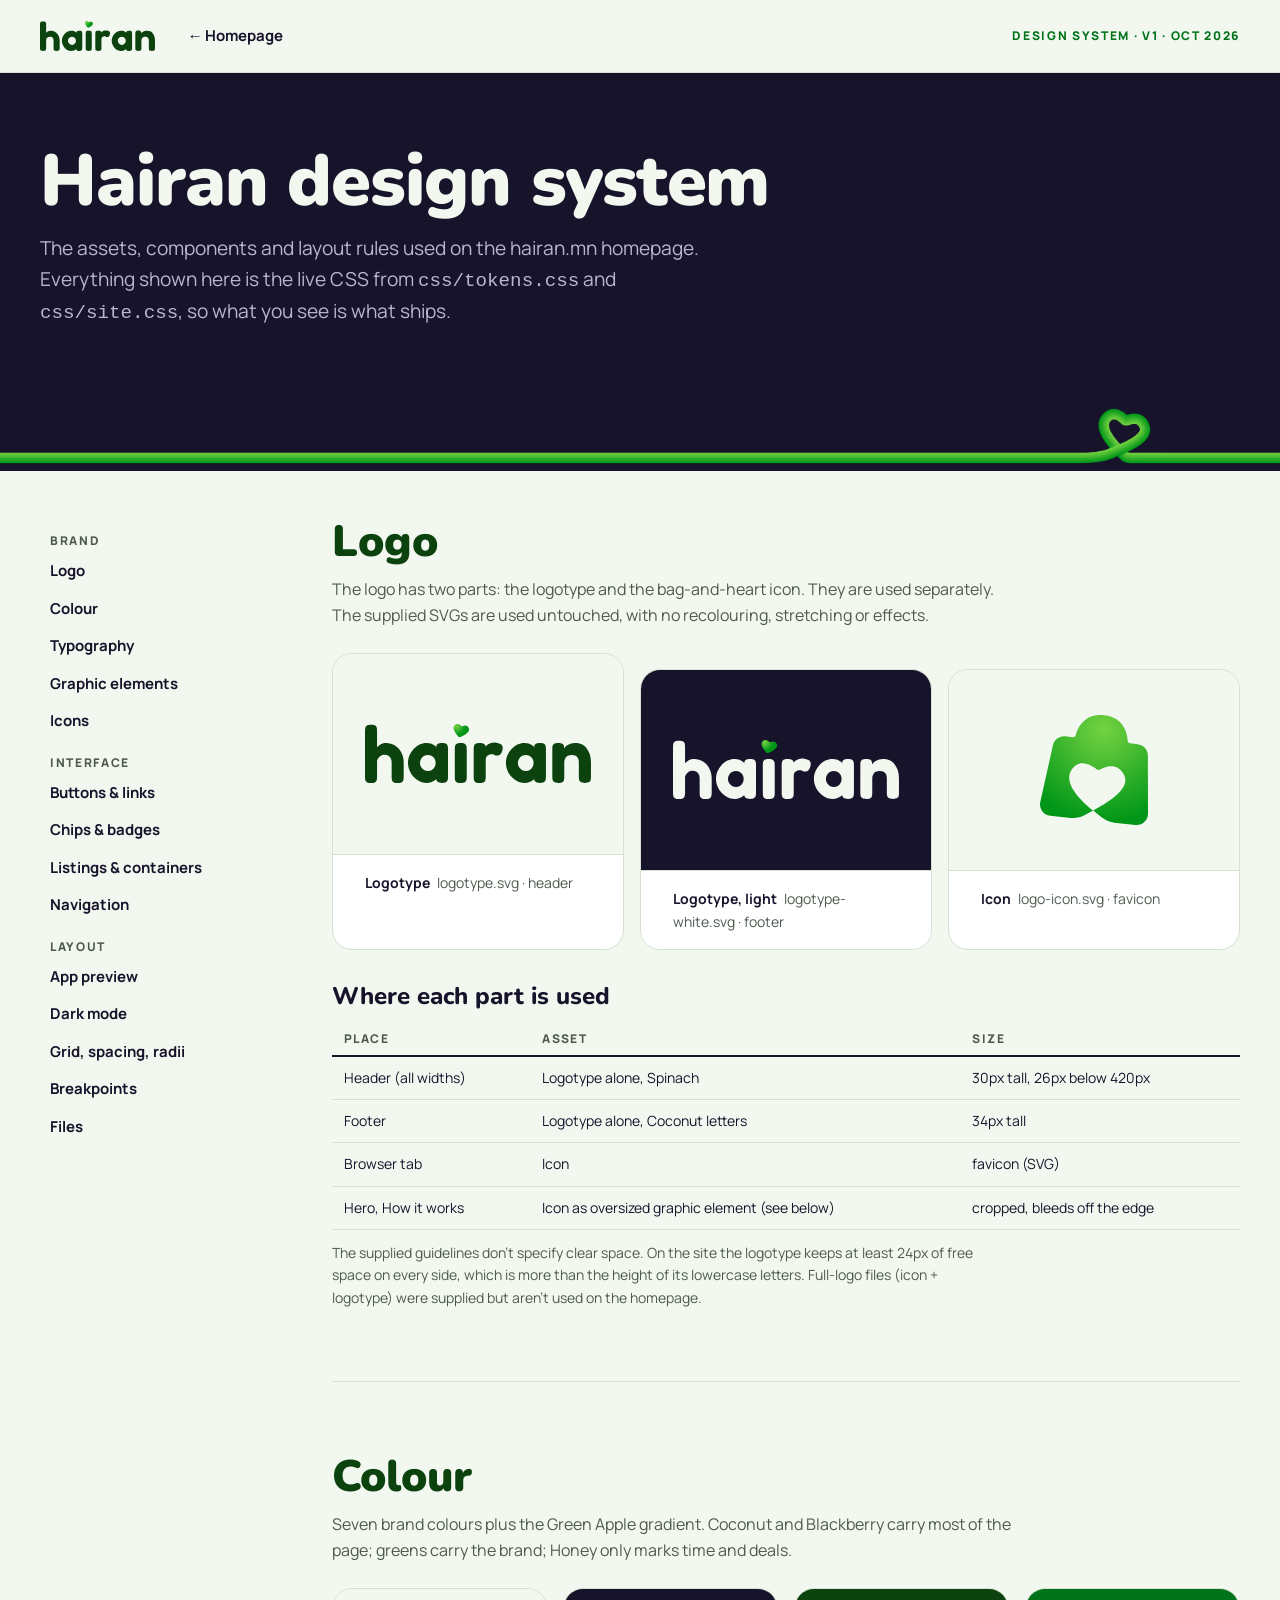
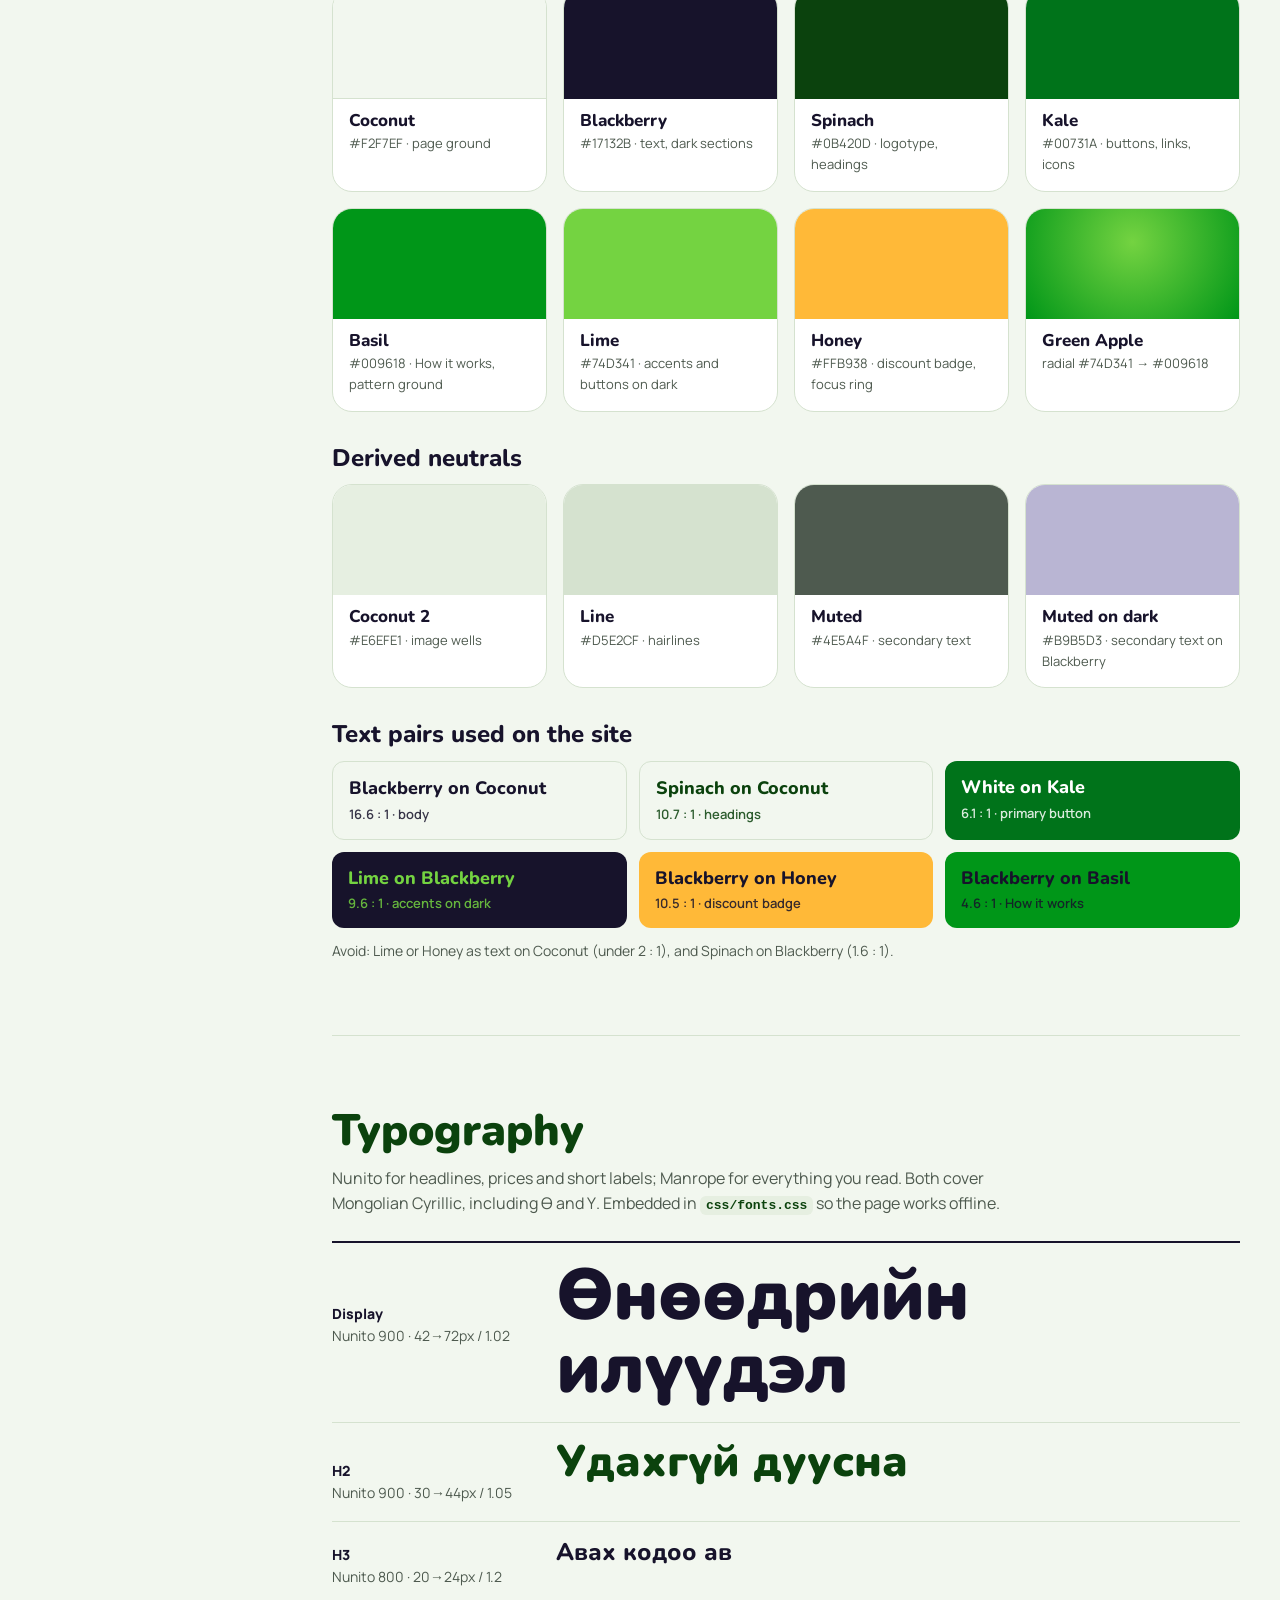
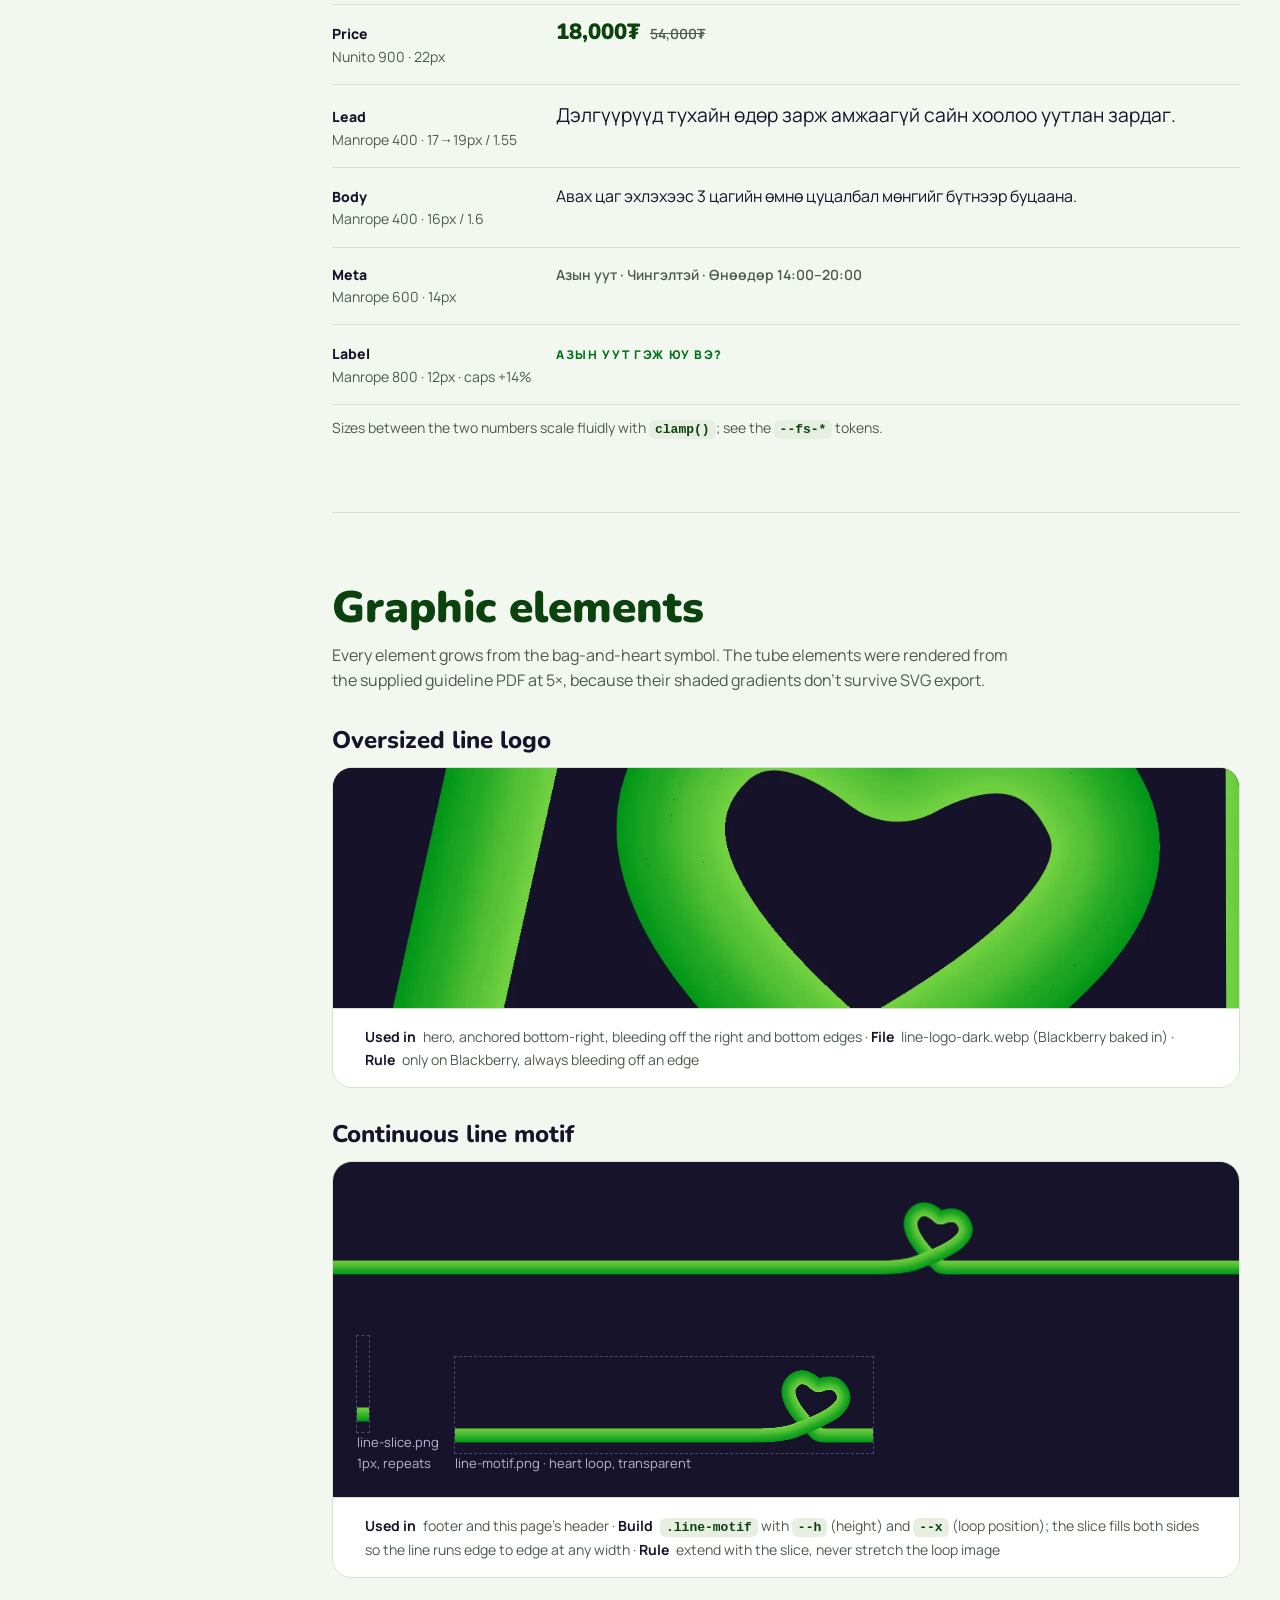
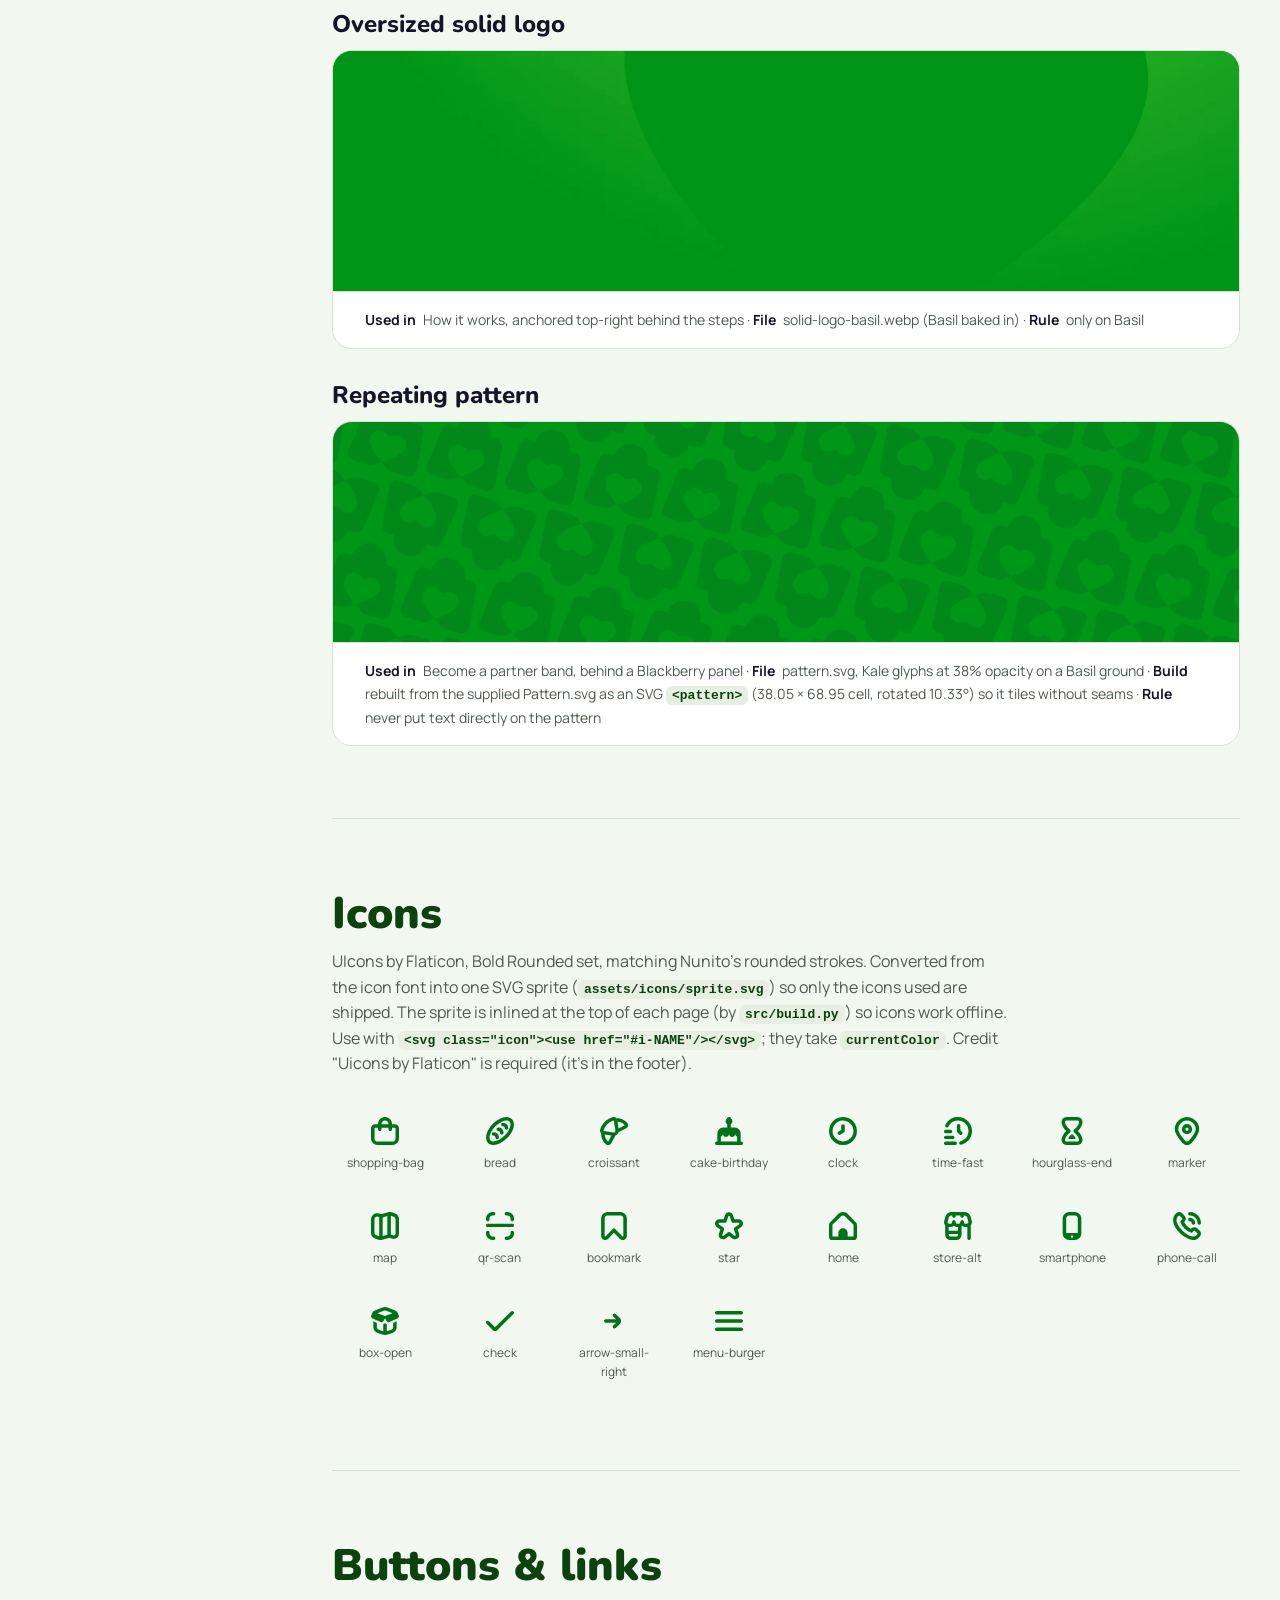
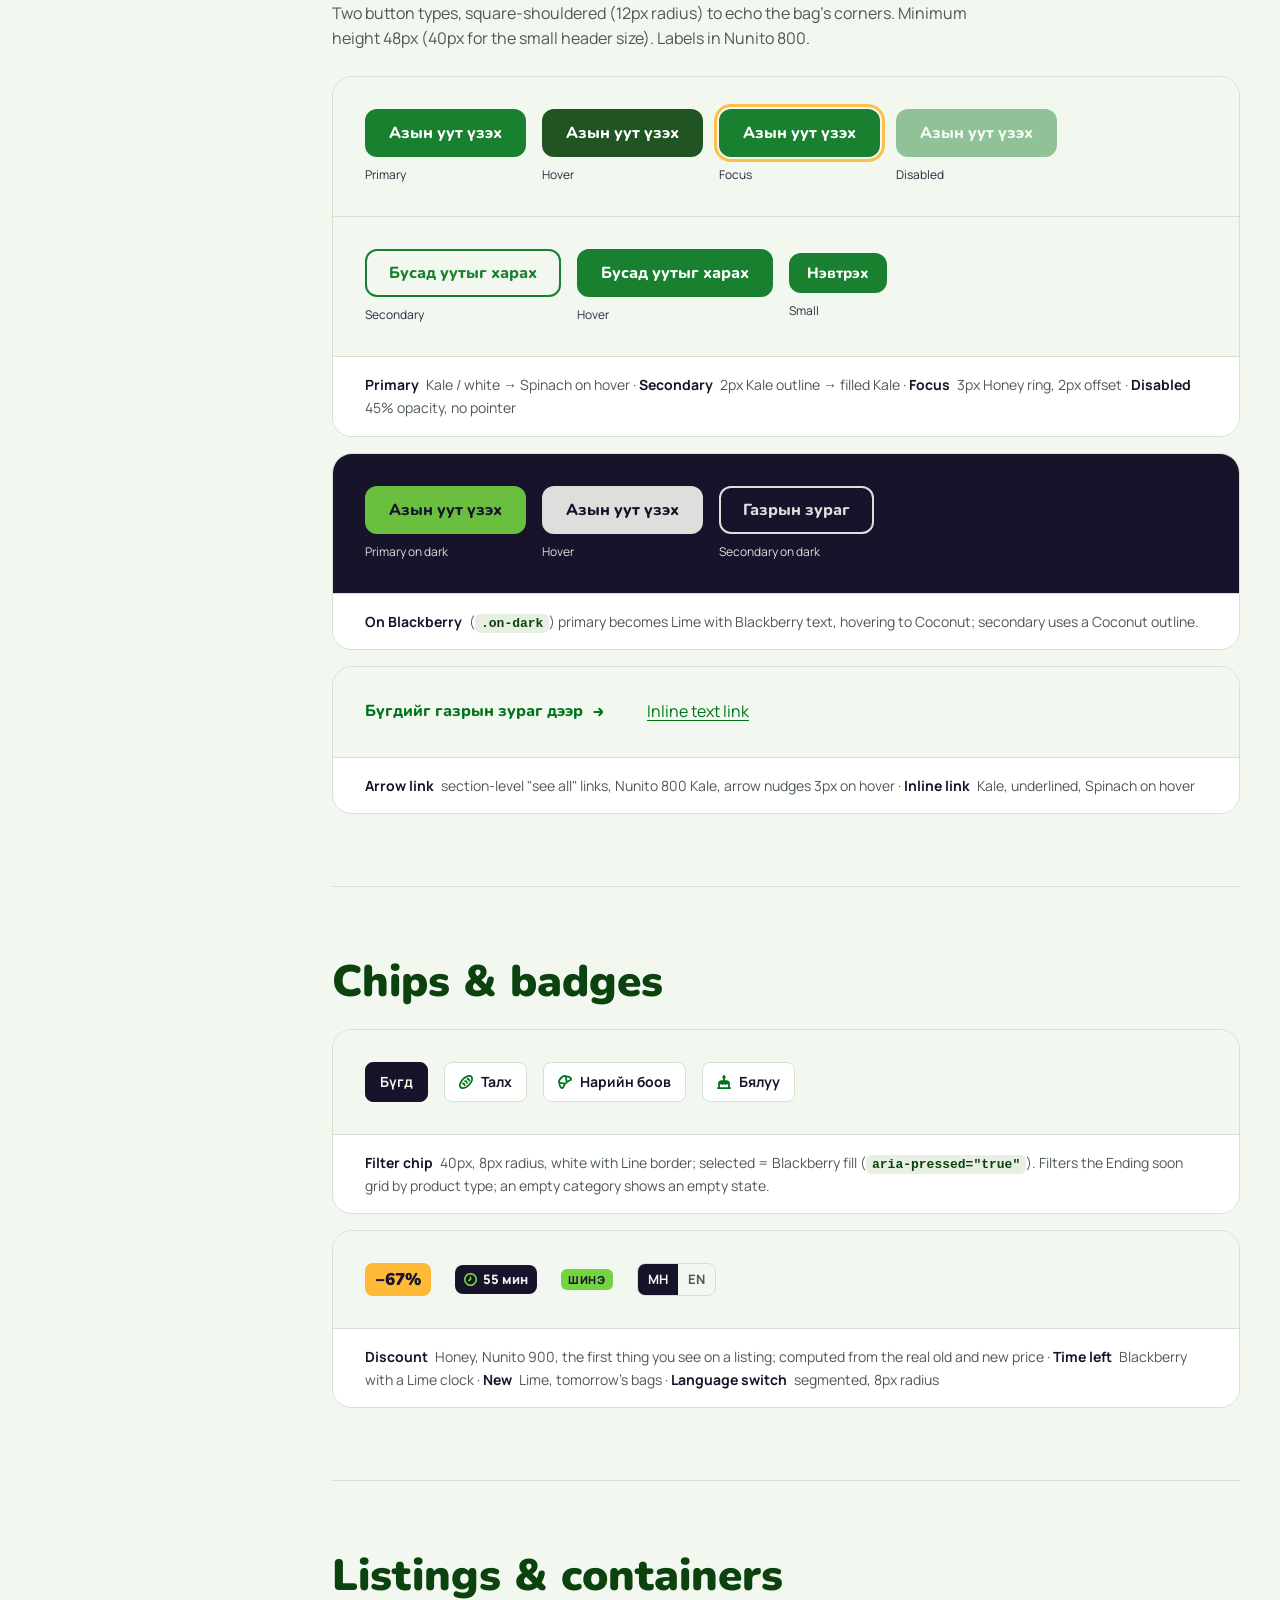
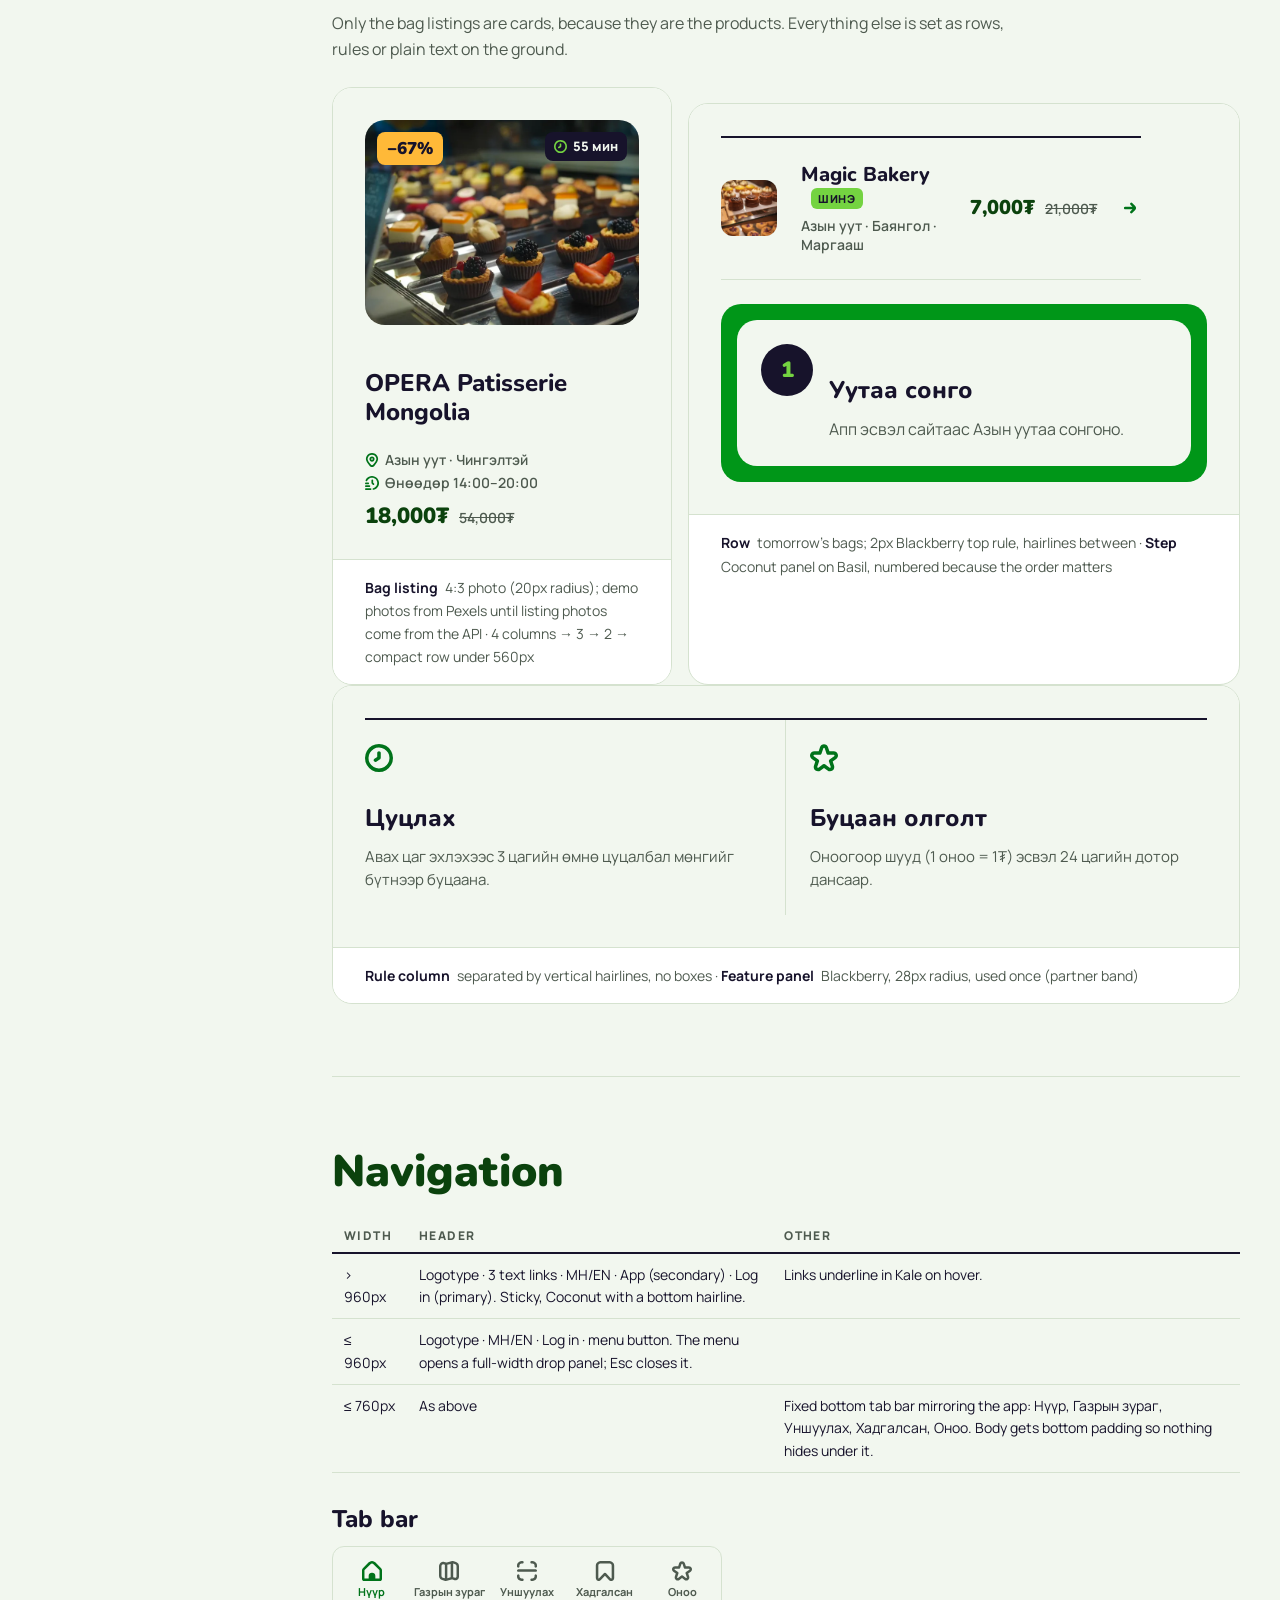
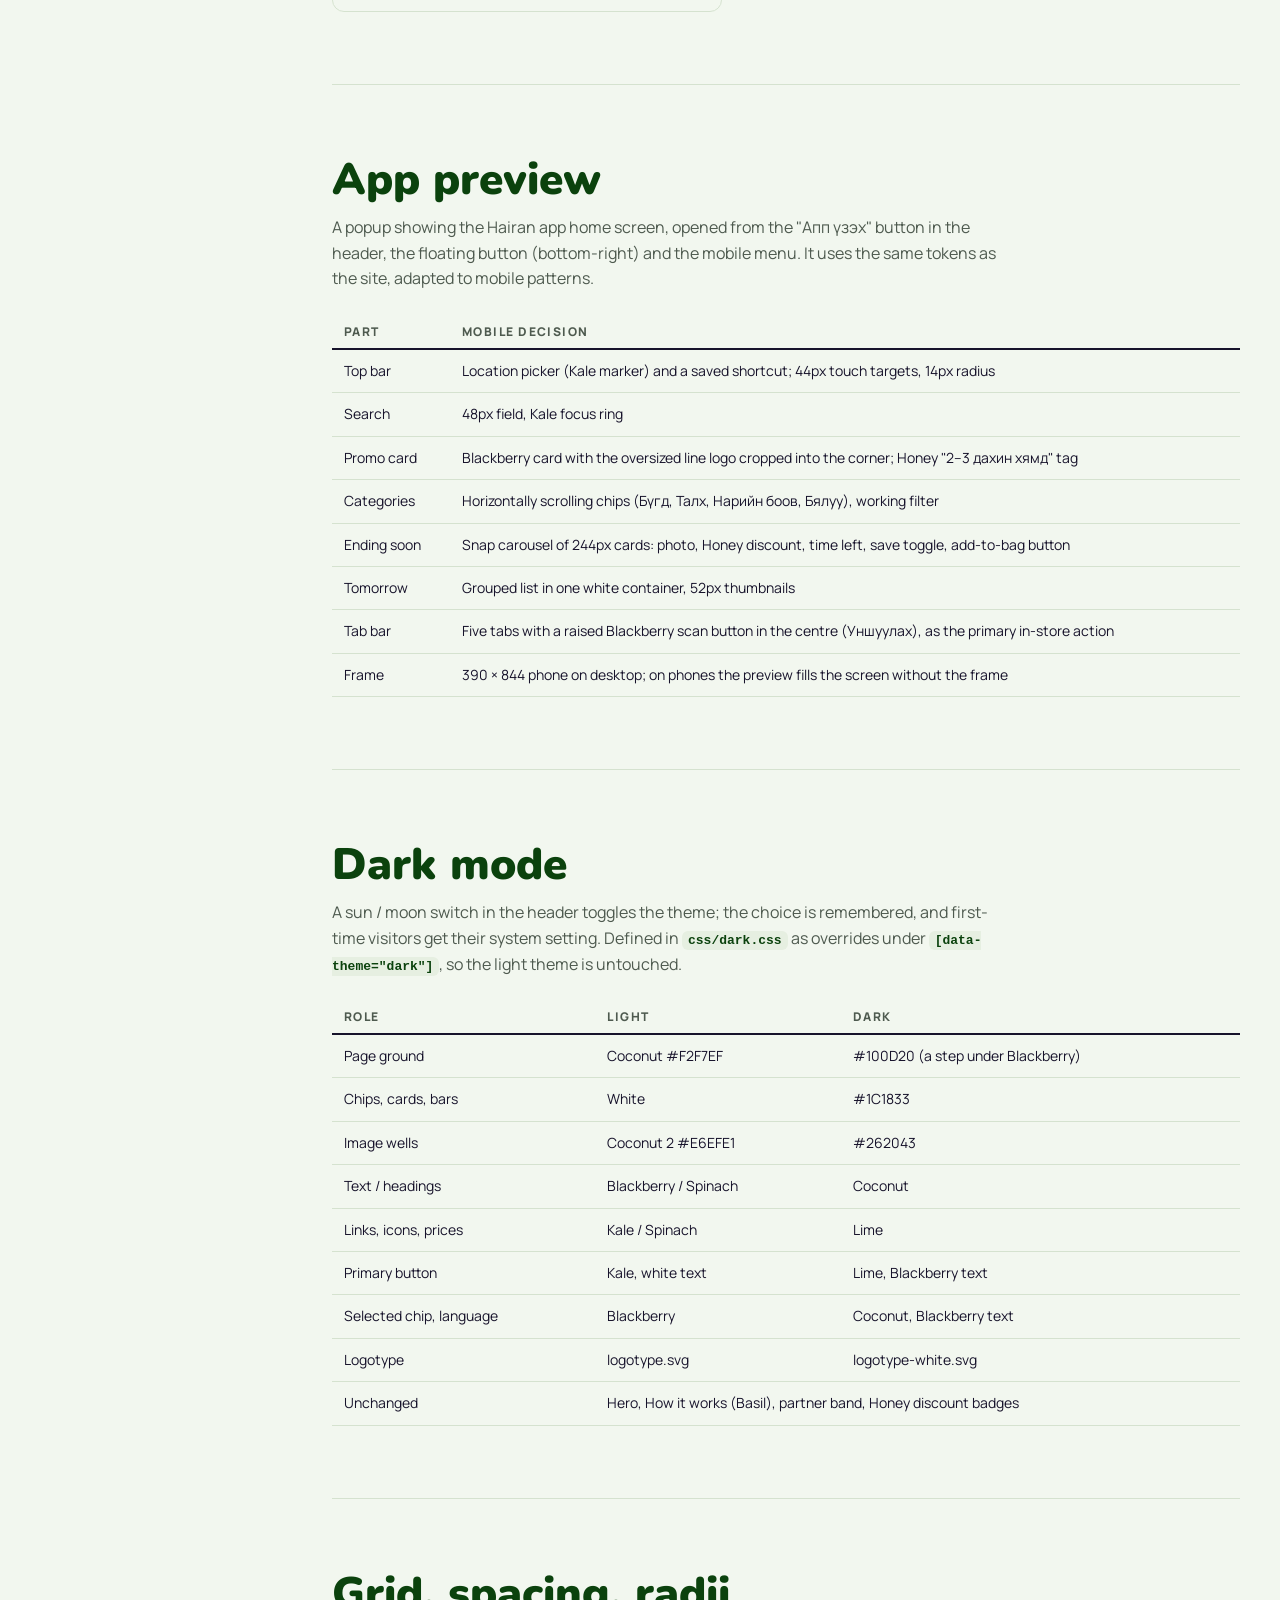
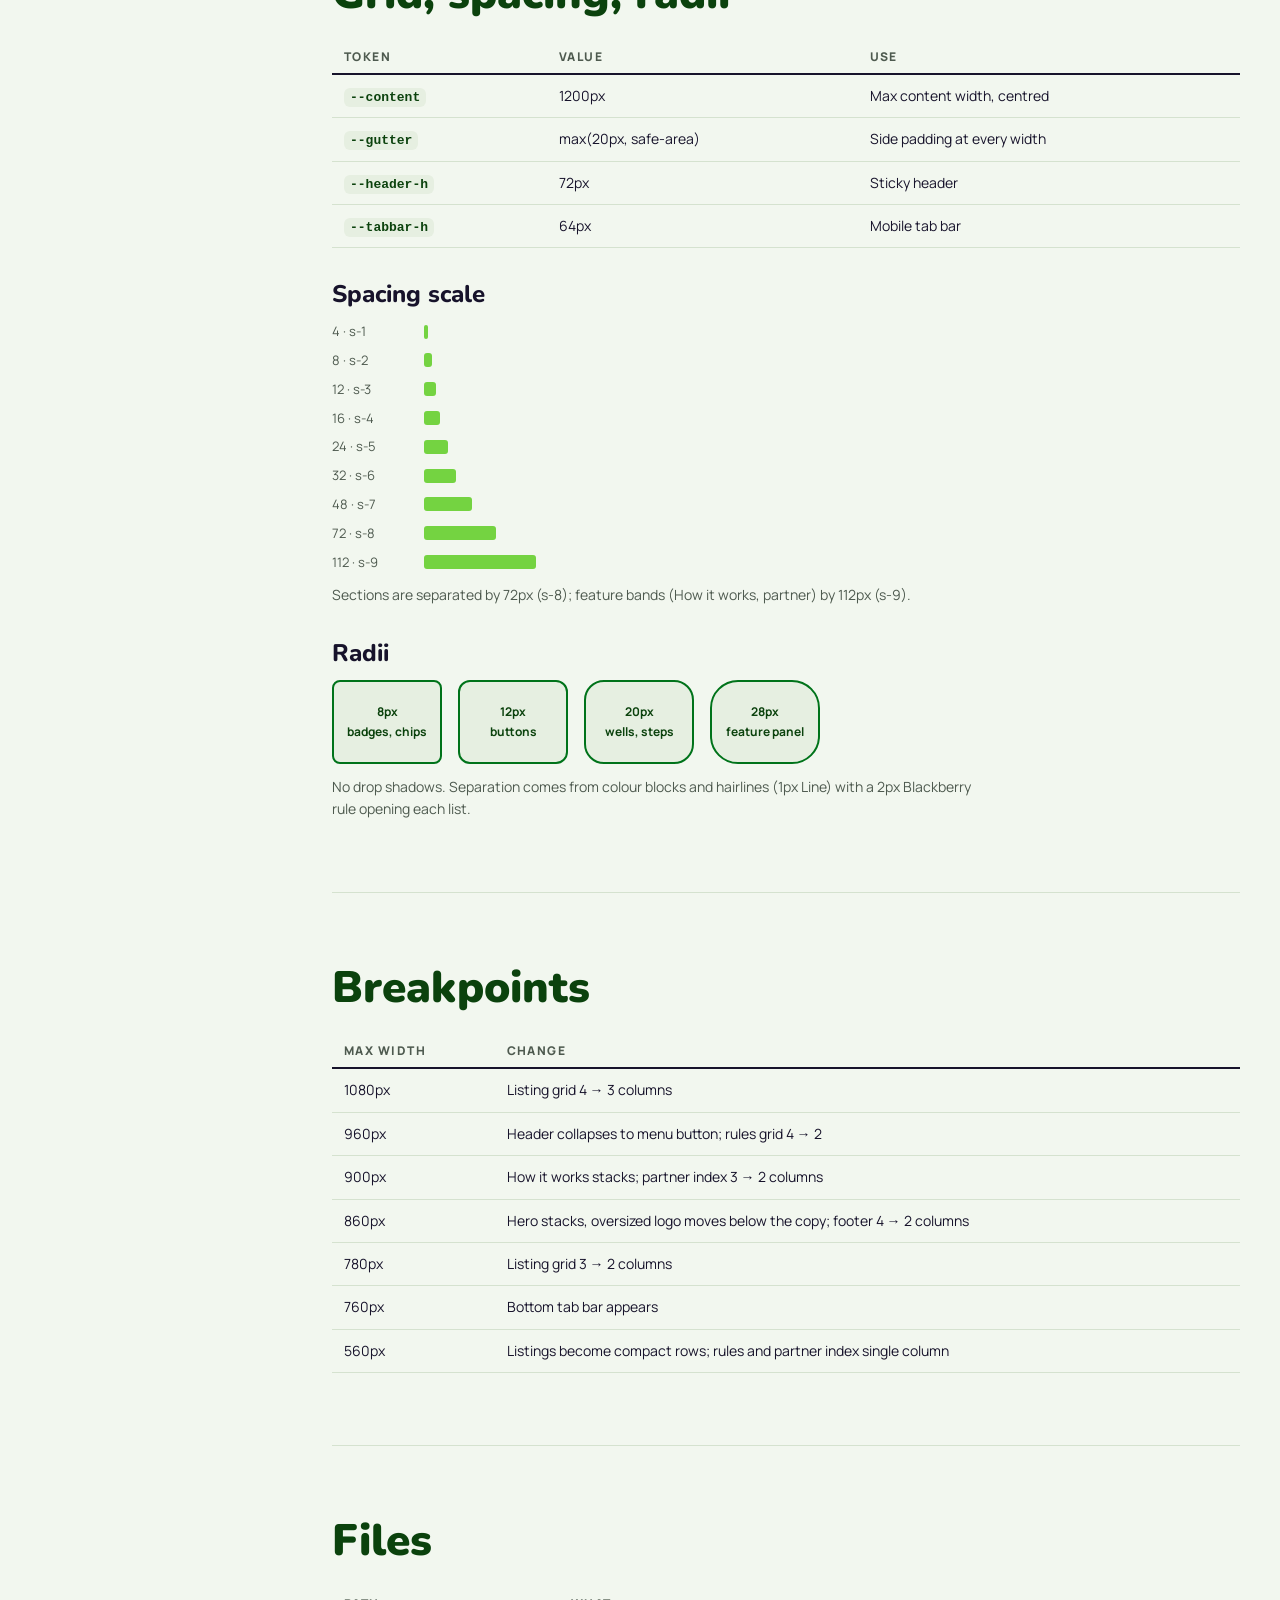
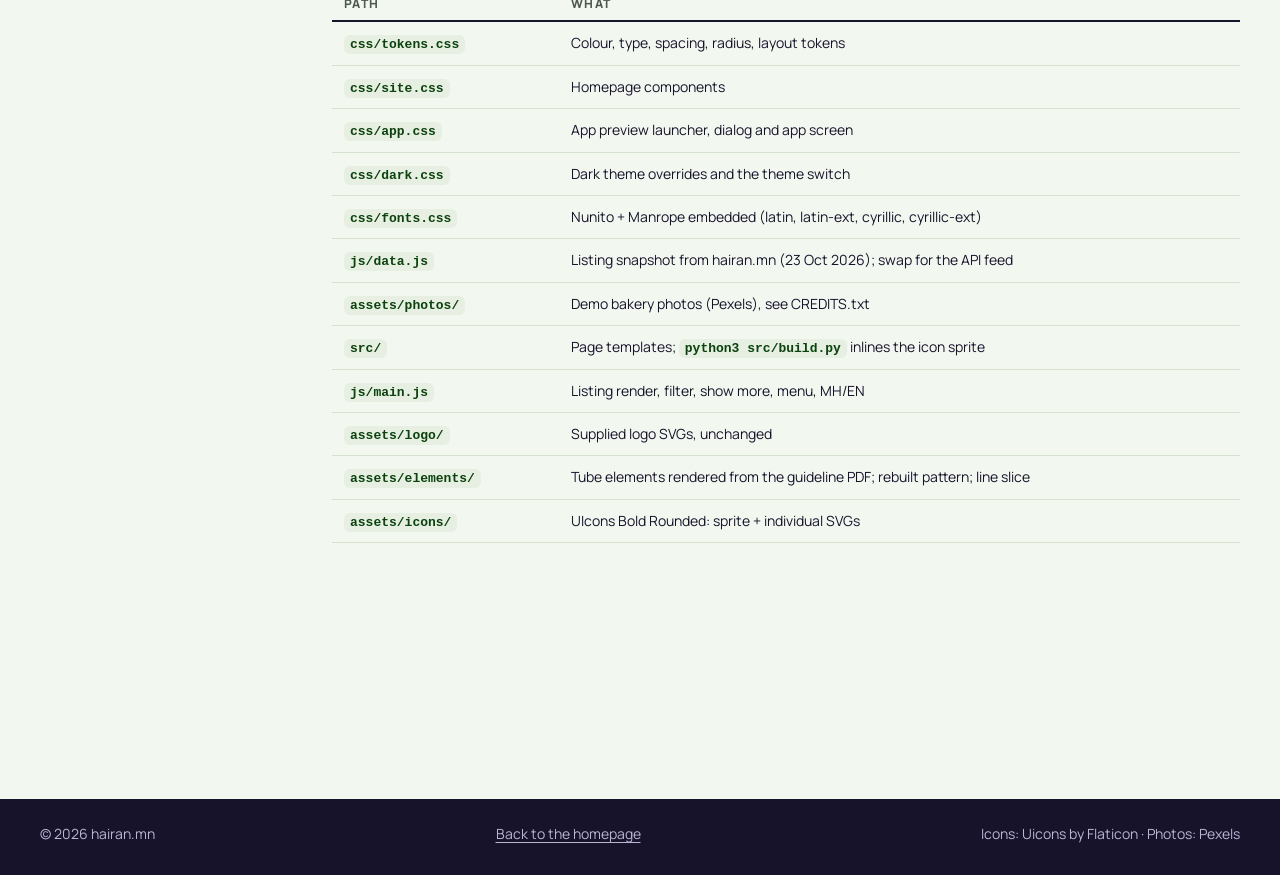
==== commit aab179d5: "Add dark mode with theme switch Co-Authored-By: Claude Opus 5.5 <noreply@anthropic.com> Claude-Sessi" ====
--- a/design-system.html
+++ b/design-system.html
@@ -12,7 +12,7 @@
 <link rel="stylesheet" href="css/ds.css">
 </head>
 <body>
-<svg xmlns="http://www.w3.org/2000/svg" aria-hidden="true" style="position:absolute;width:0;height:0;overflow:hidden"><symbol id="i-arrow-right" viewBox="0 0 300 300"><path d="M239 230 288 181Q300 168 300.0 150.0Q300 132 288 119L239 70Q234 65 226.0 65.0Q218 65 212.5 70.5Q207 76 207.0 83.5Q207 91 213 97L247 131L19 132Q11 132 5.5 137.5Q0 143 0 150Q0 158 5.5 163.5Q11 169 19 169H247L213 203Q207 209 207.0 216.5Q207 224 212.5 229.5Q218 235 225.5 235.0Q233 235 239 230Z"/></symbol><symbol id="i-arrow-small-right" viewBox="0 0 300 300"><path d="M213 119 168 74Q163 69 155.0 69.0Q147 69 141.5 74.5Q136 80 136.0 87.5Q136 95 142 101L172 131H63Q55 131 49.5 136.5Q44 142 44.0 150.0Q44 158 49.5 163.5Q55 169 63 169H172L142 199Q136 205 136.0 212.5Q136 220 141.5 225.5Q147 231 155.0 231.0Q163 231 168 226L213 181Q226 168 226.0 150.0Q226 132 213 119Z"/></symbol><symbol id="i-badge-percent" viewBox="0 0 300 300"><path d="M150 300Q135 300 121.5 294.0Q108 288 97 277Q82 278 68.5 272.5Q55 267 44.0 256.0Q33 245 27.5 231.5Q22 218 23 203Q8 190 3.0 170.0Q-2 150 3.0 130.0Q8 110 23 97Q22 82 27.5 68.5Q33 55 44.0 44.0Q55 33 68.5 27.5Q82 22 97 23Q110 8 130.0 3.0Q150 -2 170.0 3.0Q190 8 203 23Q217 22 231.0 27.5Q245 33 256.0 44.0Q267 55 272.5 68.5Q278 82 277 97Q292 110 297.0 130.0Q302 150 297.0 170.0Q292 190 277 203Q278 218 272.5 231.5Q267 245 256.0 256.0Q245 267 231.5 272.5Q218 278 203 277Q192 288 178.5 294.0Q165 300 150 300ZM105 239Q115 239 121.0 248.0Q127 257 138.5 260.5Q150 264 161.5 260.5Q173 257 179 247Q182 242 187.5 240.0Q193 238 198 239Q207 241 215.0 238.5Q223 236 229.5 229.5Q236 223 238.5 215.0Q241 207 239 198Q238 193 240.0 187.5Q242 182 247 179Q257 173 260.5 161.5Q264 150 260.5 138.5Q257 127 247 121Q242 118 240.0 112.5Q238 107 239 102Q241 93 238.5 85.0Q236 77 229.5 70.5Q223 64 215.0 61.5Q207 59 198 61Q193 62 187.5 60.0Q182 58 179 53Q173 43 161.5 39.5Q150 36 138.5 39.5Q127 43 121 53Q118 58 112.5 60.0Q107 62 102 61Q93 59 85.0 61.5Q77 64 70.5 70.5Q64 77 61.5 85.0Q59 93 61 102Q62 107 60.0 112.5Q58 118 53 121Q43 127 39.5 138.5Q36 150 39.5 161.5Q43 173 53 179Q58 182 60.0 187.5Q62 193 61 198Q59 207 61.5 215.0Q64 223 70.5 229.5Q77 236 85.0 238.5Q93 241 102 239ZM106 100Q95 100 90.0 109.5Q85 119 90.0 128.0Q95 137 106.5 137.0Q118 137 122.5 128.0Q127 119 122.5 109.5Q118 100 106 100ZM194 162Q182 163 177.5 172.0Q173 181 177.5 190.5Q182 200 193.5 200.0Q205 200 210.0 190.5Q215 181 210.0 172.0Q205 163 194 162ZM141 198 191 123Q195 116 193.5 108.5Q192 101 185.5 97.0Q179 93 171.5 94.5Q164 96 159 102L109 177Q105 184 106.5 191.5Q108 199 113.5 202.5Q119 206 125 206Q135 206 141 198Z"/></symbol><symbol id="i-bookmark" viewBox="0 0 300 300"><path d="M219 0H81Q63 0 47.0 9.5Q31 19 22.0 34.5Q13 50 12 69V256Q13 269 20.5 280.5Q28 292 40.5 296.5Q53 301 66.0 298.5Q79 296 88 286L149 221L212 287Q221 296 234.5 299.0Q248 302 260.0 297.0Q272 292 279.5 281.0Q287 270 288 256V69Q287 50 278.0 34.5Q269 19 253.0 9.5Q237 0 219 0ZM250 256Q250 261 246.0 262.5Q242 264 239 261L163 181Q157 175 149 175Q141 175 136 181L61 260Q58 263 54.0 261.5Q50 260 50 256V69Q50 56 59.0 46.5Q68 37 81 38H219Q232 37 241.0 46.5Q250 56 250 69Z"/></symbol><symbol id="i-box-open" viewBox="0 0 300 300"><path d="M296 87 284 59Q275 44 259 38L178 5Q164 0 149.5 0.0Q135 0 122 5L41 38Q25 44 16 59L4 87Q-3 97 1.5 108.0Q6 119 17 123L104 162Q108 164 112 164Q119 164 124.5 160.5Q130 157 134 151L150 121L166 151Q170 157 175.5 160.5Q181 164 188 164Q192 164 196 162L283 123Q294 119 298.5 108.0Q303 97 296 87ZM231 67 150 97 69 67 136 40Q143 37 150.0 37.0Q157 37 164 40ZM275 154V216Q275 237 262.5 254.0Q250 271 230 278L178 295Q165 300 150.0 300.0Q135 300 122 295L70 278Q50 271 37.5 254.0Q25 237 25 216V154L63 171V216Q63 225 68.0 232.5Q73 240 82 243L131 259V184Q143 180 150 171Q157 180 169 185V259L218 243Q227 240 232.0 232.5Q237 225 237 216V171Z"/></symbol><symbol id="i-bread" viewBox="0 0 300 300"><path d="M79 300Q63 301 48.0 295.0Q33 289 22 278Q1 257 0.5 222.5Q0 188 19.0 148.5Q38 109 73.5 73.5Q109 38 148.5 19.0Q188 0 222.5 0.5Q257 1 278.0 22.0Q299 43 299.5 77.5Q300 112 281.0 151.5Q262 191 226.5 226.0Q191 261 152.0 280.5Q113 300 79 300ZM221 38Q196 38 165 53Q131 70 100 100Q72 129 55 161Q40 191 38.0 215.5Q36 240 48.0 252.0Q60 264 84.5 262.0Q109 260 139 245Q171 228 199.5 199.5Q228 171 245 139Q260 109 262.0 84.5Q264 60 251.5 48.0Q239 36 221 38ZM188 169Q188 157 184.0 146.5Q180 136 172.0 128.0Q164 120 153.5 116.0Q143 112 131 113Q123 112 118.0 117.5Q113 123 112.5 131.0Q112 139 117.5 144.5Q123 150 131.0 149.5Q139 149 145.0 155.0Q151 161 150.5 169.0Q150 177 155.5 182.5Q161 188 169.0 188.0Q177 188 182.5 182.5Q188 177 188 169ZM238 119Q238 107 234.0 96.5Q230 86 222.0 78.0Q214 70 203.5 66.0Q193 62 181 63Q173 62 167.5 67.5Q162 73 162.5 81.0Q163 89 168.0 94.5Q173 100 181.0 99.5Q189 99 195.0 105.0Q201 111 200.5 119.0Q200 127 205.5 132.5Q211 138 219.0 137.5Q227 137 232.5 132.0Q238 127 238 119ZM138 219Q138 207 134.0 196.5Q130 186 122.0 178.0Q114 170 103.5 166.0Q93 162 81 163Q73 162 67.5 167.5Q62 173 62.5 181.0Q63 189 68.0 194.5Q73 200 81.0 199.5Q89 199 95.0 205.0Q101 211 100.5 219.0Q100 227 105.5 232.5Q111 238 119.0 237.5Q127 237 132.5 232.0Q138 227 138 219Z"/></symbol><symbol id="i-cake-birthday" viewBox="0 0 300 300"><path d="M281 262H275V179Q275 161 266.0 145.5Q257 130 242.0 121.5Q227 113 209 113H169V79Q177 74 182.0 65.5Q187 57 187 47Q184 25 169 9Q161 0 150.0 0.0Q139 0 131 9Q116 25 113 47Q113 57 118.0 65.5Q123 74 131 79V112H91Q73 113 58.0 121.5Q43 130 34.0 145.5Q25 161 25 179V262H19Q11 262 5.5 267.5Q0 273 0.0 281.0Q0 289 5.5 294.5Q11 300 19 300H281Q289 300 294.5 294.5Q300 289 300.0 281.0Q300 273 294.5 267.5Q289 262 281 262ZM63 209Q71 207 77.0 200.5Q83 194 84 186Q86 198 95.5 205.5Q105 213 117.0 213.0Q129 213 138.5 205.5Q148 198 150 186Q152 198 161.5 205.5Q171 213 183.0 213.0Q195 213 204.5 205.5Q214 198 216 186Q217 194 223.0 200.5Q229 207 237 209V262H63Z"/></symbol><symbol id="i-check" viewBox="0 0 300 300"><path d="M97 258Q84 258 74 249L6 180Q0 175 0.0 167.0Q0 159 6 154Q11 148 19.0 148.0Q27 148 32 154L97 218L268 47Q273 42 281.0 42.0Q289 42 294 47Q300 53 300.0 60.5Q300 68 294 74L120 249Q110 258 97 258Z"/></symbol><symbol id="i-clock" viewBox="0 0 300 300"><path d="M150 0Q109 0 74.5 20.0Q40 40 20.0 74.5Q0 109 0.0 150.0Q0 191 20.0 225.5Q40 260 74.5 280.0Q109 300 150.0 300.0Q191 300 225.5 280.0Q260 260 280.0 225.5Q300 191 300.0 150.0Q300 109 280.0 74.5Q260 40 225.5 20.0Q191 0 150 0ZM150 262Q119 262 93.5 247.0Q68 232 52.5 206.5Q37 181 37.5 150.0Q38 119 53.0 93.5Q68 68 93.5 52.5Q119 37 150.0 37.5Q181 38 206.5 53.0Q232 68 247.5 93.5Q263 119 262.5 150.0Q262 181 247.0 206.5Q232 232 206.5 247.0Q181 262 150 263ZM131 138 101 157Q95 161 93.0 168.5Q91 176 95 183Q99 189 107.0 191.0Q115 193 121 189L157 166Q163 163 166.0 157.0Q169 151 169 145V97Q169 89 163.5 83.5Q158 78 150 78Q142 78 136.5 83.5Q131 89 131 97Z"/></symbol><symbol id="i-croissant" viewBox="0 0 300 300"><path d="M291 62Q269 36 238.5 23.0Q208 10 174 13Q171 9 166 6Q158 1 149.0 0.0Q140 -1 132 2Q93 14 62.5 40.0Q32 66 14 101Q7 116 2 133Q-1 141 0.0 150.0Q1 159 6 167Q9 171 13 175Q11 208 23.5 238.5Q36 269 62 291Q69 297 78.0 299.0Q87 301 96.0 299.0Q105 297 112.5 291.5Q120 286 124 277L165 199Q177 195 186.0 186.0Q195 177 199 164L277 124Q286 120 291.5 112.5Q297 105 299.0 96.0Q301 87 299.0 78.0Q297 69 291 62ZM38 144Q49 106 77.0 78.0Q105 50 143 38Q145 37 146.5 38.0Q148 39 148 41L165 143Q166 153 159.5 159.5Q153 166 143 165L41 149Q39 148 38.0 146.5Q37 145 38 144ZM91 260Q90 262 88.5 262.5Q87 263 86 262Q70 248 60.5 228.5Q51 209 51 188L122 199ZM260 91 199 122 188 50Q209 51 228.5 60.0Q248 69 262 86Q263 87 262.5 88.5Q262 90 260 91Z"/></symbol><symbol id="i-cross" viewBox="0 0 300 300"><path d="M177 150 295 32Q300 27 300.0 19.0Q300 11 294.5 5.5Q289 0 281.0 0.0Q273 0 268 5L150 123L32 5Q27 0 19.0 0.0Q11 0 5.5 5.5Q0 11 0.0 19.0Q0 27 5 32L123 150L5 268Q0 273 0.0 281.0Q0 289 5.5 294.5Q11 300 19.0 300.0Q27 300 32 295L150 177L268 295Q273 300 281.0 300.0Q289 300 294.5 294.5Q300 289 300.0 281.0Q300 273 295 268Z"/></symbol><symbol id="i-envelope" viewBox="0 0 300 300"><path d="M231 12H69Q50 13 34.5 22.0Q19 31 9.5 47.0Q0 63 0 81V219Q0 237 9.5 253.0Q19 269 34.5 278.0Q50 287 69 287H231Q250 287 265.5 278.0Q281 269 290.5 253.0Q300 237 300 219V81Q300 63 290.5 47.0Q281 31 265.5 22.0Q250 13 231 13ZM231 50Q243 50 252 58L171 139Q162 147 150.0 147.0Q138 147 130 139L48 58Q57 50 69 50ZM231 250H69Q56 250 47.0 241.0Q38 232 38 219V100L103 166Q112 175 124.5 180.0Q137 185 150.0 185.0Q163 185 175.5 180.0Q188 175 197 166L263 100V219Q262 232 253.0 241.0Q244 250 231 250Z"/></symbol><symbol id="i-globe" viewBox="0 0 300 300"><path d="M150 0Q109 0 74.5 20.0Q40 40 20.0 74.5Q0 109 0.0 150.0Q0 191 20.0 225.5Q40 260 74.5 280.0Q109 300 150.0 300.0Q191 300 225.5 280.0Q260 260 280.0 225.5Q300 191 300.0 150.0Q300 109 280.0 74.5Q260 40 225.5 20.0Q191 0 150 0ZM262 137H218Q214 88 190 45Q219 56 238.5 81.0Q258 106 262 138ZM121 175H179Q171 215 150 249Q129 215 121 175ZM119 137Q125 91 150 51Q175 91 181 138ZM110 45Q86 88 82 138H38Q42 106 61.5 81.0Q81 56 110 45ZM40 175H83Q89 218 110 255Q84 245 65.5 224.0Q47 203 40 175ZM190 255Q211 218 217 175H260Q253 203 234.5 224.0Q216 245 190 255Z"/></symbol><symbol id="i-heart" viewBox="0 0 300 300"><path d="M216 23Q196 23 178.5 32.0Q161 41 150 57Q139 41 121.5 32.0Q104 23 84 23Q61 24 41.0 36.5Q21 49 10.0 69.5Q-1 90 0 114Q0 153 35 199Q62 235 108 273Q126 288 150.0 288.0Q174 288 193 273Q238 235 265 199Q300 153 300 114Q301 90 290.0 69.5Q279 49 259.0 36.5Q239 24 216 23ZM168 244Q160 251 150.0 251.0Q140 251 132 244Q87 207 62.5 173.0Q38 139 38 114Q36 93 50.0 77.5Q64 62 84 61Q105 62 118.5 77.5Q132 93 131 114Q131 122 136.5 127.5Q142 133 150.0 133.0Q158 133 163.5 127.5Q169 122 169 114Q168 93 181.5 77.5Q195 62 216 61Q236 62 250.0 77.5Q264 93 262 114Q263 139 238.0 173.0Q213 207 168 244Z"/></symbol><symbol id="i-home" viewBox="0 0 300 300"><path d="M287 109 199 20Q185 7 167.5 2.5Q150 -2 132.5 2.5Q115 7 101 20L13 109Q0 121 0 140V269Q0 282 9.0 291.0Q18 300 31 300H269Q282 300 291.0 291.0Q300 282 300 269V140Q300 121 287 109ZM262 262H200V223Q200 203 186.0 189.0Q172 175 152 175H148Q128 175 114.0 189.0Q100 203 100 223V262H37V140Q38 137 39 135L128 47Q137 37 150.0 37.0Q163 37 172 47L261 135Q262 137 263 140V262Z"/></symbol><symbol id="i-hourglass-end" viewBox="0 0 300 300"><path d="M213 150Q232 133 245.0 110.5Q258 88 262 62Q264 51 260.5 39.5Q257 28 249.5 19.0Q242 10 231.0 5.0Q220 0 208 0H92Q80 0 69.5 5.0Q59 10 51.0 19.0Q43 28 40.0 39.5Q37 51 38 62Q43 88 55.5 110.5Q68 133 88 150Q68 167 55.5 189.5Q43 212 38 238Q37 249 40.0 260.5Q43 272 51.0 281.0Q59 290 69.5 295.0Q80 300 92 300H208Q220 300 231.0 295.0Q242 290 249.5 281.0Q257 272 260.5 260.5Q264 249 262 238Q258 212 245.0 189.5Q232 167 213 150ZM221 256Q216 262 208 262H92Q84 262 79.0 256.5Q74 251 75 243Q82 201 128 165Q135 159 135.0 150.0Q135 141 128 135Q82 99 75 57Q74 49 79.0 43.5Q84 38 92 38H208Q216 38 221.0 43.5Q226 49 225 57Q219 99 173 135Q166 141 166.0 150.0Q166 159 173 165Q219 201 225 243Q226 251 221 256ZM160 190 157 187Q154 185 150.0 185.0Q146 185 143 187L140 190Q122 203 113 223Q111 228 114.5 233.0Q118 238 123 237H177Q182 237 185.5 232.5Q189 228 187 223Q178 203 160 190Z"/></symbol><symbol id="i-leaf" viewBox="0 0 300 300"><path d="M288 12Q281 6 272.0 2.5Q263 -1 253 0Q205 5 162 16Q90 33 62 62Q40 84 31.0 112.5Q22 141 26.5 170.5Q31 200 49 224L5 268Q0 273 0.0 281.0Q0 289 5.5 294.5Q11 300 19.0 300.0Q27 300 32 295L76 251Q100 269 129.5 273.5Q159 278 187.5 269.0Q216 260 238 238Q267 209 285 138Q295 95 300 46Q301 37 297.5 28.0Q294 19 288 12ZM211 212Q190 234 159.5 237.0Q129 240 103 224L207 119Q213 114 213.0 106.0Q213 98 207.5 92.5Q202 87 194.0 87.0Q186 87 180 93L76 197Q60 171 63.0 140.5Q66 110 88 89Q108 69 161 55Q205 43 257 38Q259 37 261.0 39.0Q263 41 262 43Q258 95 246 139Q231 192 211 212Z"/></symbol><symbol id="i-map" viewBox="0 0 300 300"><path d="M256 14H255L223 3Q204 -3 184 2L118 22Q108 24 98 20L92 17Q77 11 60.0 12.5Q43 14 29.5 23.0Q16 32 8.0 47.0Q0 62 0 78V222Q0 245 13.5 262.5Q27 280 48 286L82 297Q92 300 101.5 300.0Q111 300 120 298L189 278Q197 276 204 279L233 287Q245 290 257.0 287.0Q269 284 279.0 276.5Q289 269 294.5 257.5Q300 246 300 234V77Q300 56 288.0 38.5Q276 21 256 14ZM175 44V243L125 257V58ZM59 250Q49 248 43.5 240.0Q38 232 37 222V78Q37 71 40.5 64.5Q44 58 51.0 53.5Q58 49 67 49Q72 49 77 51L88 56V259ZM263 234Q262 242 256.0 247.0Q250 252 242 251L213 242V39L243 50Q252 53 257.0 60.5Q262 68 263 77Z"/></symbol><symbol id="i-marker" viewBox="0 0 300 300"><path d="M150 0Q114 0 84.0 17.5Q54 35 36.5 65.5Q19 96 19 131Q19 185 101 278Q110 288 123.0 294.0Q136 300 150.0 300.0Q164 300 177.0 294.0Q190 288 200 278Q281 185 281 131Q281 96 263.5 65.5Q246 35 216.0 17.5Q186 0 150 0ZM171 253Q163 262 150.0 262.0Q137 262 129 253Q94 214 75.0 182.0Q56 150 56 131Q56 106 68.5 84.5Q81 63 102.5 50.5Q124 38 149.5 38.0Q175 38 196.5 50.5Q218 63 231.0 84.5Q244 106 244 131Q244 150 225.0 182.0Q206 214 171 253ZM150 76Q127 76 111.0 92.0Q95 108 95.0 130.5Q95 153 111.0 169.0Q127 185 150.0 185.0Q173 185 189.0 169.0Q205 153 205.0 130.5Q205 108 189.0 92.0Q173 76 150 76ZM150 147Q145 147 140.5 144.5Q136 142 134.0 137.0Q132 132 133.0 127.0Q134 122 138.0 118.5Q142 115 147.0 114.0Q152 113 156.5 114.5Q161 116 164.0 120.5Q167 125 167.0 131.0Q167 137 162.0 142.0Q157 147 150 147Z"/></symbol><symbol id="i-menu-burger" viewBox="0 0 300 300"><path d="M281 131H19Q11 131 5.5 136.5Q0 142 0.0 150.0Q0 158 5.5 163.5Q11 169 19 169H281Q289 169 294.5 163.5Q300 158 300.0 150.0Q300 142 294.5 136.5Q289 131 281 131ZM19 81H281Q289 81 294.5 75.5Q300 70 300.0 62.5Q300 55 294.5 49.5Q289 44 281 44H19Q11 44 5.5 49.5Q0 55 0.0 62.5Q0 70 5.5 75.5Q11 81 19 81ZM281 219H19Q11 219 5.5 224.5Q0 230 0.0 237.5Q0 245 5.5 250.5Q11 256 19 256H281Q289 256 294.5 250.5Q300 245 300.0 237.5Q300 230 294.5 224.5Q289 219 281 219Z"/></symbol><symbol id="i-phone-call" viewBox="0 0 300 300"><path d="M219 300Q189 301 152.0 282.5Q115 264 80.5 232.0Q46 200 25 165Q2 126 1 91Q-1 52 23 24L37 12Q50 0 67.5 0.5Q85 1 98 13L125 42Q138 55 137.5 72.5Q137 90 125 103L120 108Q131 132 149.5 150.5Q168 169 192 180L197 175Q210 163 228.0 163.0Q246 163 259 175L287 201Q300 214 300.0 232.0Q300 250 288 263L276 277Q264 288 249.5 294.0Q235 300 219 300ZM49 51Q32 73 40 107Q48 137 73.5 170.0Q99 203 133.0 228.0Q167 253 197 260Q230 268 249 251L261 237Q263 235 263.0 232.5Q263 230 261 228L233 202Q230 200 228.0 200.0Q226 200 223 202L209 216Q205 220 199.5 221.0Q194 222 189 220Q151 206 122.5 177.5Q94 149 80 111Q78 106 79.0 100.5Q80 95 84 91L98 77Q100 75 100.0 72.5Q100 70 98 68L71 39Q69 37 67.0 37.5Q65 38 63 39ZM210 189ZM300 119Q300 87 284.0 59.5Q268 32 240.5 16.0Q213 0 181 0Q173 0 167.5 5.5Q162 11 162.5 19.0Q163 27 168.0 32.5Q173 38 181 38Q203 38 222.0 48.5Q241 59 251.5 78.0Q262 97 263 119Q263 127 268.0 132.5Q273 138 281.0 137.5Q289 137 294.5 132.0Q300 127 300 119ZM238 119Q237 95 221.0 79.0Q205 63 181 62Q173 62 167.5 67.5Q162 73 162.5 81.0Q163 89 168.0 94.5Q173 100 181.0 100.0Q189 100 194.5 105.5Q200 111 200.0 119.0Q200 127 205.5 132.5Q211 138 219.0 137.5Q227 137 232.5 132.0Q238 127 238 119Z"/></symbol><symbol id="i-qr-scan" viewBox="0 0 300 300"><path d="M300 144Q300 152 294.5 157.0Q289 162 281 162H19Q11 163 5.5 157.5Q0 152 0.0 144.0Q0 136 5.5 130.5Q11 125 19 125H281Q289 125 294.5 130.5Q300 136 300 144ZM19 100Q27 100 32.0 94.5Q37 89 37 81V69Q38 56 47.0 46.5Q56 37 69 37H81Q89 37 94.5 32.0Q100 27 100.0 19.0Q100 11 94.5 5.5Q89 0 81 0H69Q50 0 34.5 9.5Q19 19 9.5 34.5Q0 50 0 69V81Q0 89 5.5 94.5Q11 100 19 100ZM81 262H69Q56 262 47.0 253.0Q38 244 38 231V219Q38 211 32.5 205.5Q27 200 19.0 200.0Q11 200 5.5 205.5Q0 211 0 219V231Q0 250 9.5 265.5Q19 281 34.5 290.5Q50 300 69 300H81Q89 300 94.5 294.5Q100 289 100.0 281.0Q100 273 94.5 268.0Q89 263 81 263ZM281 200Q273 200 268.0 205.5Q263 211 263 219V231Q263 244 253.5 253.0Q244 262 231 262H219Q211 262 205.5 267.5Q200 273 200.0 281.0Q200 289 205.5 294.5Q211 300 219 300H231Q250 300 265.5 290.5Q281 281 290.5 265.5Q300 250 300 231V219Q300 211 294.5 205.5Q289 200 281 200ZM231 0H219Q211 0 205.5 5.5Q200 11 200.0 19.0Q200 27 205.5 32.0Q211 37 219 37H231Q244 37 253.5 46.5Q263 56 263 69V81Q263 89 268.0 94.5Q273 100 281.0 100.0Q289 100 294.5 94.5Q300 89 300 81V69Q300 50 290.5 34.5Q281 19 265.5 9.5Q250 0 231 0Z"/></symbol><symbol id="i-recycle" viewBox="0 0 300 300"><path d="M97 38 104 26Q112 14 124.0 7.0Q136 0 150.0 0.0Q164 0 176.0 7.0Q188 14 196 26L222 68L239 56Q244 53 249.5 53.0Q255 53 260.0 56.0Q265 59 267.0 64.5Q269 70 268 75L259 125Q257 133 250.5 139.0Q244 145 235 145L181 135Q175 134 171.0 130.0Q167 126 166.0 120.5Q165 115 167.0 109.5Q169 104 174 101L191 89L164 45Q159 38 150.0 38.0Q141 38 136 45L128 58Q126 62 121.5 64.5Q117 67 112.0 67.0Q107 67 102.5 64.0Q98 61 96.0 56.5Q94 52 94.0 47.0Q94 42 97 38ZM292 181 285 169Q282 165 277.5 162.5Q273 160 268.0 160.0Q263 160 258.5 163.0Q254 166 252.0 170.5Q250 175 250.0 180.0Q250 185 253 189L260 201Q265 209 260.5 217.0Q256 225 246 225H188V206Q188 201 184.5 196.0Q181 191 176.0 189.0Q171 187 165.5 188.0Q160 189 156 193L121 225Q113 232 112.5 243.5Q112 255 121 262L156 295Q160 299 165.5 300.0Q171 301 176.0 298.5Q181 296 184.5 291.5Q188 287 187 281V263H246Q261 263 273.5 255.5Q286 248 293.0 235.0Q300 222 300.0 207.5Q300 193 292 181ZM101 105Q99 95 90.5 89.0Q82 83 72 85L23 94Q17 96 13.0 100.0Q9 104 8.0 109.5Q7 115 9.0 120.0Q11 125 16 128L33 140L8 181Q0 193 0.0 207.5Q0 222 7.0 235.0Q14 248 26.5 255.5Q39 263 54 263L69 262Q77 262 82.5 256.5Q88 251 87.5 243.5Q87 236 81.5 230.5Q76 225 69 225H54Q44 225 39.5 217.0Q35 209 40 201L64 161L81 173Q86 176 92.0 176.0Q98 176 102.5 173.0Q107 170 109.0 165.0Q111 160 110 154Z"/></symbol><symbol id="i-search" viewBox="0 0 300 300"><path d="M295 268 236 210Q258 181 262.0 146.5Q266 112 252.5 80.0Q239 48 210.0 26.5Q181 5 146.5 1.0Q112 -3 80.0 10.5Q48 24 26.5 52.5Q5 81 1.0 116.0Q-3 151 10.5 183.0Q24 215 53 236Q76 254 103.5 260.0Q131 266 159.0 260.0Q187 254 210 236L268 295Q274 300 281.5 300.0Q289 300 294.5 294.5Q300 289 300.0 281.5Q300 274 295 268ZM132 225Q106 225 85.0 212.5Q64 200 51.0 178.5Q38 157 38.0 131.5Q38 106 51.0 85.0Q64 64 85.0 51.0Q106 38 131.5 38.0Q157 38 178.5 51.0Q200 64 212.5 85.0Q225 106 225.0 131.5Q225 157 212.5 178.5Q200 200 178.5 212.5Q157 225 132 225Z"/></symbol><symbol id="i-shopping-bag" viewBox="0 0 300 300"><path d="M256 77H225V75Q225 55 215.0 37.5Q205 20 187.5 10.0Q170 0 150.0 0.0Q130 0 112.5 10.0Q95 20 85.0 37.5Q75 55 75 75V77H44Q26 78 13.0 90.5Q0 103 0 121V231Q0 250 9.5 265.5Q19 281 34.5 290.5Q50 300 69 300H231Q250 300 265.5 290.5Q281 281 290.5 265.5Q300 250 300 231V121Q300 103 287.0 90.5Q274 78 256 77ZM113 75Q113 59 123.5 48.0Q134 37 150.0 37.0Q166 37 177.0 48.0Q188 59 188 75V77H113ZM263 231Q263 244 253.5 253.5Q244 263 231 263H69Q56 263 46.5 253.5Q37 244 38 231V121Q37 119 39.0 117.0Q41 115 44 115H75V131Q75 139 80.5 144.5Q86 150 94.0 150.0Q102 150 107.0 144.5Q112 139 113 131V115H188V131Q188 139 193.0 144.5Q198 150 206.0 150.0Q214 150 219.5 144.5Q225 139 225 131V115H256Q259 115 261.0 117.0Q263 119 263 121Z"/></symbol><symbol id="i-smartphone" viewBox="0 0 300 300"><path d="M181 0H119Q100 0 84.5 9.5Q69 19 59.5 34.5Q50 50 50 69V231Q50 250 59.5 265.5Q69 281 84.5 290.5Q100 300 119 300H181Q200 300 215.5 290.5Q231 281 240.5 265.5Q250 250 250 231V69Q250 50 240.5 34.5Q231 19 215.5 9.5Q200 0 181 0ZM119 37H181Q194 37 203.0 46.5Q212 56 212 69V225H88V69Q88 56 97.0 47.0Q106 38 119 38ZM150 275Q145 275 141.0 271.5Q137 268 137 262H138Q138 257 141.5 253.5Q145 250 150 250Q155 250 159.0 253.5Q163 257 163 262Q163 268 159.0 271.5Q155 275 150 275Z"/></symbol><symbol id="i-star" viewBox="0 0 300 300"><path d="M86 293Q71 293 59.0 284.5Q47 276 42.5 262.0Q38 248 42 234L57 188L19 160Q7 151 2.5 137.0Q-2 123 2.5 109.5Q7 96 19.0 87.0Q31 78 45 78H93L107 34Q111 20 123.0 11.0Q135 2 150.0 2.0Q165 2 177.0 11.0Q189 20 193 34L208 78H255Q269 78 281.0 87.0Q293 96 297.5 109.5Q302 123 297.5 137.0Q293 151 281 160L243 188L258 234Q262 248 257.5 262.0Q253 276 241.0 284.5Q229 293 214.0 293.0Q199 293 188 284L150 256L113 284Q101 293 86 293ZM45 116Q40 116 38.0 121.5Q36 127 41 130L90 166Q95 170 97.0 175.5Q99 181 97 187L78 245Q76 250 81.0 253.5Q86 257 90 254L139 218Q144 214 150.0 214.0Q156 214 161 218L210 254Q212 255 214.5 255.0Q217 255 219.0 253.5Q221 252 222.0 249.5Q223 247 222 245L203 187Q201 181 203.0 175.5Q205 170 210 166L259 130Q264 127 262.0 121.5Q260 116 255 116H194Q188 116 183.0 112.5Q178 109 176 103L158 45Q156 40 150.0 40.0Q144 40 143 45L124 103Q122 109 117.0 112.5Q112 116 106 116Z"/></symbol><symbol id="i-store-alt" viewBox="0 0 300 300"><path d="M300 106Q300 104 299 101L285 49Q278 27 260.0 13.5Q242 0 219 0H81Q58 0 40.0 13.5Q22 27 15 49L1 101Q-1 112 2.5 122.5Q6 133 13 142V244Q12 267 28.5 283.5Q45 300 69 300H131Q155 300 171.5 283.5Q188 267 188 244V153L194 148Q210 162 231 162H250V281Q250 293 259.5 297.5Q269 302 278.0 297.5Q287 293 287 281V142Q300 126 300 106ZM150 244Q150 252 144.5 257.5Q139 263 131 263H69Q61 262 55.5 257.0Q50 252 50 244V237H150ZM150 200H50V162H69Q90 162 106 148Q122 162 144 162H150ZM244 125H231Q223 125 218.0 119.5Q213 114 213.0 106.0Q213 98 207.5 92.5Q202 87 194.0 87.0Q186 87 180.5 92.5Q175 98 175.0 106.0Q175 114 169.5 119.5Q164 125 156 125H144Q136 125 130.5 119.5Q125 114 125.0 106.0Q125 98 119.5 92.5Q114 87 106.0 87.0Q98 87 92.5 92.5Q87 98 87.5 106.0Q88 114 82.5 119.5Q77 125 69 125H56Q49 125 43.5 120.0Q38 115 38 108L51 60Q54 50 62.0 43.5Q70 37 81 37H88V44Q88 55 97.0 60.0Q106 65 115.5 60.0Q125 55 125 44V37H175V44Q175 55 184.5 60.0Q194 65 203.0 60.0Q212 55 212 44V37H219Q230 37 238.0 43.0Q246 49 249 59L262 108Q262 115 256.5 120.0Q251 125 244 125Z"/></symbol><symbol id="i-time-fast" viewBox="0 0 300 300"><path d="M119 300H19Q11 300 5.5 294.5Q0 289 0.0 281.0Q0 273 5.5 267.5Q11 262 19 262H119Q127 262 132.5 267.5Q138 273 138.0 281.0Q138 289 132.5 294.5Q127 300 119 300ZM94 237H19Q11 237 5.5 232.0Q0 227 0.0 219.0Q0 211 5.5 205.5Q11 200 19 200H94Q102 200 107.0 205.5Q112 211 112.0 219.0Q112 227 107.0 232.5Q102 238 94 237ZM69 175H19Q11 175 5.5 169.5Q0 164 0.0 156.0Q0 148 5.5 143.0Q11 138 19 137H69Q77 137 82.5 142.5Q88 148 88.0 156.0Q88 164 82.5 169.5Q77 175 69 175ZM181 297Q174 297 168.5 292.0Q163 287 162.5 280.0Q162 273 166.0 267.0Q170 261 177 260Q202 253 221.5 237.0Q241 221 252.0 197.5Q263 174 262.5 148.5Q262 123 251.0 100.0Q240 77 219.5 61.0Q199 45 174.0 39.5Q149 34 124.0 40.0Q99 46 79.0 62.0Q59 78 48 102Q45 109 37.5 111.5Q30 114 23.0 110.5Q16 107 13.5 100.0Q11 93 14 86Q29 54 55.5 33.0Q82 12 115.0 4.0Q148 -4 182.0 3.5Q216 11 242.5 32.0Q269 53 284.5 83.5Q300 114 300.5 148.5Q301 183 286.5 213.5Q272 244 245.5 266.0Q219 288 186 296ZM156 75Q148 75 142.5 80.5Q137 86 138 94V147Q138 158 145 165L167 187Q173 193 180.5 193.0Q188 193 193.5 187.5Q199 182 199.0 174.5Q199 167 194 161L175 142V94Q175 86 169.5 80.5Q164 75 156 75Z"/></symbol><symbol id="i-user" viewBox="0 0 300 300"><path d="M143 175Q117 178 95.5 192.5Q74 207 62.0 229.5Q50 252 50 279V281Q50 289 55.5 294.5Q61 300 69 300Q77 300 82.5 294.5Q88 289 88 281V278Q87 253 103.0 234.5Q119 216 144 213Q161 211 176.0 218.0Q191 225 201.0 238.5Q211 252 212 269L213 281Q213 289 218.0 294.5Q223 300 231 300Q239 300 244.5 294.5Q250 289 250 281V275Q250 248 236.5 225.0Q223 202 200.0 188.5Q177 175 150 175ZM150 150Q170 150 187.5 140.0Q205 130 215.0 112.5Q225 95 225.0 75.0Q225 55 215.0 37.5Q205 20 187.5 10.0Q170 0 150.0 0.0Q130 0 112.5 10.0Q95 20 85.0 37.5Q75 55 75.0 75.0Q75 95 85.0 112.5Q95 130 112.5 140.0Q130 150 150 150ZM150 37Q166 37 177.0 48.0Q188 59 188.0 75.0Q188 91 177.0 101.5Q166 112 150.0 112.0Q134 112 123.5 101.5Q113 91 113.0 75.0Q113 59 123.5 48.0Q134 37 150 38Z"/></symbol><symbol id="i-wheat" viewBox="0 0 300 300"><path d="M300 37Q301 29 298.5 22.0Q296 15 290.5 9.5Q285 4 278.0 1.5Q271 -1 263 0Q213 8 192 29L189 32L181 23Q171 13 156.5 13.0Q142 13 131 23Q110 46 102 77Q93 74 84.0 76.5Q75 79 69 86Q55 100 47.0 118.0Q39 136 38 155Q40 188 57 216L5 268Q0 273 0.0 281.0Q0 289 5.5 294.5Q11 300 18.5 300.0Q26 300 32 294L84 242Q112 260 145 262Q164 261 182.0 253.0Q200 245 214 231Q221 225 223.5 216.0Q226 207 224 198Q254 190 277 169Q288 159 288.0 144.0Q288 129 277 119Q272 115 268 111L271 108Q292 87 300 37ZM218 55Q238 41 261 39Q259 62 245 82Q229 90 212 87Q210 70 218 55ZM156 51Q172 69 175 93V99L148 126Q139 110 138 93Q140 69 156 51ZM75 155Q78 132 94 114Q110 131 113 155L112 161L85 188Q77 173 75 155ZM145 225Q127 223 112 215L139 188L145 187Q169 190 186 206Q169 222 145 225ZM207 162Q190 161 174 152L201 125H207Q231 128 249 144Q231 160 207 162Z"/></symbol></svg>
+<svg xmlns="http://www.w3.org/2000/svg" aria-hidden="true" style="position:absolute;width:0;height:0;overflow:hidden"><symbol id="i-arrow-right" viewBox="0 0 300 300"><path d="M239 230 288 181Q300 168 300.0 150.0Q300 132 288 119L239 70Q234 65 226.0 65.0Q218 65 212.5 70.5Q207 76 207.0 83.5Q207 91 213 97L247 131L19 132Q11 132 5.5 137.5Q0 143 0 150Q0 158 5.5 163.5Q11 169 19 169H247L213 203Q207 209 207.0 216.5Q207 224 212.5 229.5Q218 235 225.5 235.0Q233 235 239 230Z"/></symbol><symbol id="i-arrow-small-right" viewBox="0 0 300 300"><path d="M213 119 168 74Q163 69 155.0 69.0Q147 69 141.5 74.5Q136 80 136.0 87.5Q136 95 142 101L172 131H63Q55 131 49.5 136.5Q44 142 44.0 150.0Q44 158 49.5 163.5Q55 169 63 169H172L142 199Q136 205 136.0 212.5Q136 220 141.5 225.5Q147 231 155.0 231.0Q163 231 168 226L213 181Q226 168 226.0 150.0Q226 132 213 119Z"/></symbol><symbol id="i-badge-percent" viewBox="0 0 300 300"><path d="M150 300Q135 300 121.5 294.0Q108 288 97 277Q82 278 68.5 272.5Q55 267 44.0 256.0Q33 245 27.5 231.5Q22 218 23 203Q8 190 3.0 170.0Q-2 150 3.0 130.0Q8 110 23 97Q22 82 27.5 68.5Q33 55 44.0 44.0Q55 33 68.5 27.5Q82 22 97 23Q110 8 130.0 3.0Q150 -2 170.0 3.0Q190 8 203 23Q217 22 231.0 27.5Q245 33 256.0 44.0Q267 55 272.5 68.5Q278 82 277 97Q292 110 297.0 130.0Q302 150 297.0 170.0Q292 190 277 203Q278 218 272.5 231.5Q267 245 256.0 256.0Q245 267 231.5 272.5Q218 278 203 277Q192 288 178.5 294.0Q165 300 150 300ZM105 239Q115 239 121.0 248.0Q127 257 138.5 260.5Q150 264 161.5 260.5Q173 257 179 247Q182 242 187.5 240.0Q193 238 198 239Q207 241 215.0 238.5Q223 236 229.5 229.5Q236 223 238.5 215.0Q241 207 239 198Q238 193 240.0 187.5Q242 182 247 179Q257 173 260.5 161.5Q264 150 260.5 138.5Q257 127 247 121Q242 118 240.0 112.5Q238 107 239 102Q241 93 238.5 85.0Q236 77 229.5 70.5Q223 64 215.0 61.5Q207 59 198 61Q193 62 187.5 60.0Q182 58 179 53Q173 43 161.5 39.5Q150 36 138.5 39.5Q127 43 121 53Q118 58 112.5 60.0Q107 62 102 61Q93 59 85.0 61.5Q77 64 70.5 70.5Q64 77 61.5 85.0Q59 93 61 102Q62 107 60.0 112.5Q58 118 53 121Q43 127 39.5 138.5Q36 150 39.5 161.5Q43 173 53 179Q58 182 60.0 187.5Q62 193 61 198Q59 207 61.5 215.0Q64 223 70.5 229.5Q77 236 85.0 238.5Q93 241 102 239ZM106 100Q95 100 90.0 109.5Q85 119 90.0 128.0Q95 137 106.5 137.0Q118 137 122.5 128.0Q127 119 122.5 109.5Q118 100 106 100ZM194 162Q182 163 177.5 172.0Q173 181 177.5 190.5Q182 200 193.5 200.0Q205 200 210.0 190.5Q215 181 210.0 172.0Q205 163 194 162ZM141 198 191 123Q195 116 193.5 108.5Q192 101 185.5 97.0Q179 93 171.5 94.5Q164 96 159 102L109 177Q105 184 106.5 191.5Q108 199 113.5 202.5Q119 206 125 206Q135 206 141 198Z"/></symbol><symbol id="i-bookmark" viewBox="0 0 300 300"><path d="M219 0H81Q63 0 47.0 9.5Q31 19 22.0 34.5Q13 50 12 69V256Q13 269 20.5 280.5Q28 292 40.5 296.5Q53 301 66.0 298.5Q79 296 88 286L149 221L212 287Q221 296 234.5 299.0Q248 302 260.0 297.0Q272 292 279.5 281.0Q287 270 288 256V69Q287 50 278.0 34.5Q269 19 253.0 9.5Q237 0 219 0ZM250 256Q250 261 246.0 262.5Q242 264 239 261L163 181Q157 175 149 175Q141 175 136 181L61 260Q58 263 54.0 261.5Q50 260 50 256V69Q50 56 59.0 46.5Q68 37 81 38H219Q232 37 241.0 46.5Q250 56 250 69Z"/></symbol><symbol id="i-box-open" viewBox="0 0 300 300"><path d="M296 87 284 59Q275 44 259 38L178 5Q164 0 149.5 0.0Q135 0 122 5L41 38Q25 44 16 59L4 87Q-3 97 1.5 108.0Q6 119 17 123L104 162Q108 164 112 164Q119 164 124.5 160.5Q130 157 134 151L150 121L166 151Q170 157 175.5 160.5Q181 164 188 164Q192 164 196 162L283 123Q294 119 298.5 108.0Q303 97 296 87ZM231 67 150 97 69 67 136 40Q143 37 150.0 37.0Q157 37 164 40ZM275 154V216Q275 237 262.5 254.0Q250 271 230 278L178 295Q165 300 150.0 300.0Q135 300 122 295L70 278Q50 271 37.5 254.0Q25 237 25 216V154L63 171V216Q63 225 68.0 232.5Q73 240 82 243L131 259V184Q143 180 150 171Q157 180 169 185V259L218 243Q227 240 232.0 232.5Q237 225 237 216V171Z"/></symbol><symbol id="i-bread" viewBox="0 0 300 300"><path d="M79 300Q63 301 48.0 295.0Q33 289 22 278Q1 257 0.5 222.5Q0 188 19.0 148.5Q38 109 73.5 73.5Q109 38 148.5 19.0Q188 0 222.5 0.5Q257 1 278.0 22.0Q299 43 299.5 77.5Q300 112 281.0 151.5Q262 191 226.5 226.0Q191 261 152.0 280.5Q113 300 79 300ZM221 38Q196 38 165 53Q131 70 100 100Q72 129 55 161Q40 191 38.0 215.5Q36 240 48.0 252.0Q60 264 84.5 262.0Q109 260 139 245Q171 228 199.5 199.5Q228 171 245 139Q260 109 262.0 84.5Q264 60 251.5 48.0Q239 36 221 38ZM188 169Q188 157 184.0 146.5Q180 136 172.0 128.0Q164 120 153.5 116.0Q143 112 131 113Q123 112 118.0 117.5Q113 123 112.5 131.0Q112 139 117.5 144.5Q123 150 131.0 149.5Q139 149 145.0 155.0Q151 161 150.5 169.0Q150 177 155.5 182.5Q161 188 169.0 188.0Q177 188 182.5 182.5Q188 177 188 169ZM238 119Q238 107 234.0 96.5Q230 86 222.0 78.0Q214 70 203.5 66.0Q193 62 181 63Q173 62 167.5 67.5Q162 73 162.5 81.0Q163 89 168.0 94.5Q173 100 181.0 99.5Q189 99 195.0 105.0Q201 111 200.5 119.0Q200 127 205.5 132.5Q211 138 219.0 137.5Q227 137 232.5 132.0Q238 127 238 119ZM138 219Q138 207 134.0 196.5Q130 186 122.0 178.0Q114 170 103.5 166.0Q93 162 81 163Q73 162 67.5 167.5Q62 173 62.5 181.0Q63 189 68.0 194.5Q73 200 81.0 199.5Q89 199 95.0 205.0Q101 211 100.5 219.0Q100 227 105.5 232.5Q111 238 119.0 237.5Q127 237 132.5 232.0Q138 227 138 219Z"/></symbol><symbol id="i-cake-birthday" viewBox="0 0 300 300"><path d="M281 262H275V179Q275 161 266.0 145.5Q257 130 242.0 121.5Q227 113 209 113H169V79Q177 74 182.0 65.5Q187 57 187 47Q184 25 169 9Q161 0 150.0 0.0Q139 0 131 9Q116 25 113 47Q113 57 118.0 65.5Q123 74 131 79V112H91Q73 113 58.0 121.5Q43 130 34.0 145.5Q25 161 25 179V262H19Q11 262 5.5 267.5Q0 273 0.0 281.0Q0 289 5.5 294.5Q11 300 19 300H281Q289 300 294.5 294.5Q300 289 300.0 281.0Q300 273 294.5 267.5Q289 262 281 262ZM63 209Q71 207 77.0 200.5Q83 194 84 186Q86 198 95.5 205.5Q105 213 117.0 213.0Q129 213 138.5 205.5Q148 198 150 186Q152 198 161.5 205.5Q171 213 183.0 213.0Q195 213 204.5 205.5Q214 198 216 186Q217 194 223.0 200.5Q229 207 237 209V262H63Z"/></symbol><symbol id="i-check" viewBox="0 0 300 300"><path d="M97 258Q84 258 74 249L6 180Q0 175 0.0 167.0Q0 159 6 154Q11 148 19.0 148.0Q27 148 32 154L97 218L268 47Q273 42 281.0 42.0Q289 42 294 47Q300 53 300.0 60.5Q300 68 294 74L120 249Q110 258 97 258Z"/></symbol><symbol id="i-clock" viewBox="0 0 300 300"><path d="M150 0Q109 0 74.5 20.0Q40 40 20.0 74.5Q0 109 0.0 150.0Q0 191 20.0 225.5Q40 260 74.5 280.0Q109 300 150.0 300.0Q191 300 225.5 280.0Q260 260 280.0 225.5Q300 191 300.0 150.0Q300 109 280.0 74.5Q260 40 225.5 20.0Q191 0 150 0ZM150 262Q119 262 93.5 247.0Q68 232 52.5 206.5Q37 181 37.5 150.0Q38 119 53.0 93.5Q68 68 93.5 52.5Q119 37 150.0 37.5Q181 38 206.5 53.0Q232 68 247.5 93.5Q263 119 262.5 150.0Q262 181 247.0 206.5Q232 232 206.5 247.0Q181 262 150 263ZM131 138 101 157Q95 161 93.0 168.5Q91 176 95 183Q99 189 107.0 191.0Q115 193 121 189L157 166Q163 163 166.0 157.0Q169 151 169 145V97Q169 89 163.5 83.5Q158 78 150 78Q142 78 136.5 83.5Q131 89 131 97Z"/></symbol><symbol id="i-croissant" viewBox="0 0 300 300"><path d="M291 62Q269 36 238.5 23.0Q208 10 174 13Q171 9 166 6Q158 1 149.0 0.0Q140 -1 132 2Q93 14 62.5 40.0Q32 66 14 101Q7 116 2 133Q-1 141 0.0 150.0Q1 159 6 167Q9 171 13 175Q11 208 23.5 238.5Q36 269 62 291Q69 297 78.0 299.0Q87 301 96.0 299.0Q105 297 112.5 291.5Q120 286 124 277L165 199Q177 195 186.0 186.0Q195 177 199 164L277 124Q286 120 291.5 112.5Q297 105 299.0 96.0Q301 87 299.0 78.0Q297 69 291 62ZM38 144Q49 106 77.0 78.0Q105 50 143 38Q145 37 146.5 38.0Q148 39 148 41L165 143Q166 153 159.5 159.5Q153 166 143 165L41 149Q39 148 38.0 146.5Q37 145 38 144ZM91 260Q90 262 88.5 262.5Q87 263 86 262Q70 248 60.5 228.5Q51 209 51 188L122 199ZM260 91 199 122 188 50Q209 51 228.5 60.0Q248 69 262 86Q263 87 262.5 88.5Q262 90 260 91Z"/></symbol><symbol id="i-cross" viewBox="0 0 300 300"><path d="M177 150 295 32Q300 27 300.0 19.0Q300 11 294.5 5.5Q289 0 281.0 0.0Q273 0 268 5L150 123L32 5Q27 0 19.0 0.0Q11 0 5.5 5.5Q0 11 0.0 19.0Q0 27 5 32L123 150L5 268Q0 273 0.0 281.0Q0 289 5.5 294.5Q11 300 19.0 300.0Q27 300 32 295L150 177L268 295Q273 300 281.0 300.0Q289 300 294.5 294.5Q300 289 300.0 281.0Q300 273 295 268Z"/></symbol><symbol id="i-envelope" viewBox="0 0 300 300"><path d="M231 12H69Q50 13 34.5 22.0Q19 31 9.5 47.0Q0 63 0 81V219Q0 237 9.5 253.0Q19 269 34.5 278.0Q50 287 69 287H231Q250 287 265.5 278.0Q281 269 290.5 253.0Q300 237 300 219V81Q300 63 290.5 47.0Q281 31 265.5 22.0Q250 13 231 13ZM231 50Q243 50 252 58L171 139Q162 147 150.0 147.0Q138 147 130 139L48 58Q57 50 69 50ZM231 250H69Q56 250 47.0 241.0Q38 232 38 219V100L103 166Q112 175 124.5 180.0Q137 185 150.0 185.0Q163 185 175.5 180.0Q188 175 197 166L263 100V219Q262 232 253.0 241.0Q244 250 231 250Z"/></symbol><symbol id="i-globe" viewBox="0 0 300 300"><path d="M150 0Q109 0 74.5 20.0Q40 40 20.0 74.5Q0 109 0.0 150.0Q0 191 20.0 225.5Q40 260 74.5 280.0Q109 300 150.0 300.0Q191 300 225.5 280.0Q260 260 280.0 225.5Q300 191 300.0 150.0Q300 109 280.0 74.5Q260 40 225.5 20.0Q191 0 150 0ZM262 137H218Q214 88 190 45Q219 56 238.5 81.0Q258 106 262 138ZM121 175H179Q171 215 150 249Q129 215 121 175ZM119 137Q125 91 150 51Q175 91 181 138ZM110 45Q86 88 82 138H38Q42 106 61.5 81.0Q81 56 110 45ZM40 175H83Q89 218 110 255Q84 245 65.5 224.0Q47 203 40 175ZM190 255Q211 218 217 175H260Q253 203 234.5 224.0Q216 245 190 255Z"/></symbol><symbol id="i-heart" viewBox="0 0 300 300"><path d="M216 23Q196 23 178.5 32.0Q161 41 150 57Q139 41 121.5 32.0Q104 23 84 23Q61 24 41.0 36.5Q21 49 10.0 69.5Q-1 90 0 114Q0 153 35 199Q62 235 108 273Q126 288 150.0 288.0Q174 288 193 273Q238 235 265 199Q300 153 300 114Q301 90 290.0 69.5Q279 49 259.0 36.5Q239 24 216 23ZM168 244Q160 251 150.0 251.0Q140 251 132 244Q87 207 62.5 173.0Q38 139 38 114Q36 93 50.0 77.5Q64 62 84 61Q105 62 118.5 77.5Q132 93 131 114Q131 122 136.5 127.5Q142 133 150.0 133.0Q158 133 163.5 127.5Q169 122 169 114Q168 93 181.5 77.5Q195 62 216 61Q236 62 250.0 77.5Q264 93 262 114Q263 139 238.0 173.0Q213 207 168 244Z"/></symbol><symbol id="i-home" viewBox="0 0 300 300"><path d="M287 109 199 20Q185 7 167.5 2.5Q150 -2 132.5 2.5Q115 7 101 20L13 109Q0 121 0 140V269Q0 282 9.0 291.0Q18 300 31 300H269Q282 300 291.0 291.0Q300 282 300 269V140Q300 121 287 109ZM262 262H200V223Q200 203 186.0 189.0Q172 175 152 175H148Q128 175 114.0 189.0Q100 203 100 223V262H37V140Q38 137 39 135L128 47Q137 37 150.0 37.0Q163 37 172 47L261 135Q262 137 263 140V262Z"/></symbol><symbol id="i-hourglass-end" viewBox="0 0 300 300"><path d="M213 150Q232 133 245.0 110.5Q258 88 262 62Q264 51 260.5 39.5Q257 28 249.5 19.0Q242 10 231.0 5.0Q220 0 208 0H92Q80 0 69.5 5.0Q59 10 51.0 19.0Q43 28 40.0 39.5Q37 51 38 62Q43 88 55.5 110.5Q68 133 88 150Q68 167 55.5 189.5Q43 212 38 238Q37 249 40.0 260.5Q43 272 51.0 281.0Q59 290 69.5 295.0Q80 300 92 300H208Q220 300 231.0 295.0Q242 290 249.5 281.0Q257 272 260.5 260.5Q264 249 262 238Q258 212 245.0 189.5Q232 167 213 150ZM221 256Q216 262 208 262H92Q84 262 79.0 256.5Q74 251 75 243Q82 201 128 165Q135 159 135.0 150.0Q135 141 128 135Q82 99 75 57Q74 49 79.0 43.5Q84 38 92 38H208Q216 38 221.0 43.5Q226 49 225 57Q219 99 173 135Q166 141 166.0 150.0Q166 159 173 165Q219 201 225 243Q226 251 221 256ZM160 190 157 187Q154 185 150.0 185.0Q146 185 143 187L140 190Q122 203 113 223Q111 228 114.5 233.0Q118 238 123 237H177Q182 237 185.5 232.5Q189 228 187 223Q178 203 160 190Z"/></symbol><symbol id="i-leaf" viewBox="0 0 300 300"><path d="M288 12Q281 6 272.0 2.5Q263 -1 253 0Q205 5 162 16Q90 33 62 62Q40 84 31.0 112.5Q22 141 26.5 170.5Q31 200 49 224L5 268Q0 273 0.0 281.0Q0 289 5.5 294.5Q11 300 19.0 300.0Q27 300 32 295L76 251Q100 269 129.5 273.5Q159 278 187.5 269.0Q216 260 238 238Q267 209 285 138Q295 95 300 46Q301 37 297.5 28.0Q294 19 288 12ZM211 212Q190 234 159.5 237.0Q129 240 103 224L207 119Q213 114 213.0 106.0Q213 98 207.5 92.5Q202 87 194.0 87.0Q186 87 180 93L76 197Q60 171 63.0 140.5Q66 110 88 89Q108 69 161 55Q205 43 257 38Q259 37 261.0 39.0Q263 41 262 43Q258 95 246 139Q231 192 211 212Z"/></symbol><symbol id="i-map" viewBox="0 0 300 300"><path d="M256 14H255L223 3Q204 -3 184 2L118 22Q108 24 98 20L92 17Q77 11 60.0 12.5Q43 14 29.5 23.0Q16 32 8.0 47.0Q0 62 0 78V222Q0 245 13.5 262.5Q27 280 48 286L82 297Q92 300 101.5 300.0Q111 300 120 298L189 278Q197 276 204 279L233 287Q245 290 257.0 287.0Q269 284 279.0 276.5Q289 269 294.5 257.5Q300 246 300 234V77Q300 56 288.0 38.5Q276 21 256 14ZM175 44V243L125 257V58ZM59 250Q49 248 43.5 240.0Q38 232 37 222V78Q37 71 40.5 64.5Q44 58 51.0 53.5Q58 49 67 49Q72 49 77 51L88 56V259ZM263 234Q262 242 256.0 247.0Q250 252 242 251L213 242V39L243 50Q252 53 257.0 60.5Q262 68 263 77Z"/></symbol><symbol id="i-marker" viewBox="0 0 300 300"><path d="M150 0Q114 0 84.0 17.5Q54 35 36.5 65.5Q19 96 19 131Q19 185 101 278Q110 288 123.0 294.0Q136 300 150.0 300.0Q164 300 177.0 294.0Q190 288 200 278Q281 185 281 131Q281 96 263.5 65.5Q246 35 216.0 17.5Q186 0 150 0ZM171 253Q163 262 150.0 262.0Q137 262 129 253Q94 214 75.0 182.0Q56 150 56 131Q56 106 68.5 84.5Q81 63 102.5 50.5Q124 38 149.5 38.0Q175 38 196.5 50.5Q218 63 231.0 84.5Q244 106 244 131Q244 150 225.0 182.0Q206 214 171 253ZM150 76Q127 76 111.0 92.0Q95 108 95.0 130.5Q95 153 111.0 169.0Q127 185 150.0 185.0Q173 185 189.0 169.0Q205 153 205.0 130.5Q205 108 189.0 92.0Q173 76 150 76ZM150 147Q145 147 140.5 144.5Q136 142 134.0 137.0Q132 132 133.0 127.0Q134 122 138.0 118.5Q142 115 147.0 114.0Q152 113 156.5 114.5Q161 116 164.0 120.5Q167 125 167.0 131.0Q167 137 162.0 142.0Q157 147 150 147Z"/></symbol><symbol id="i-menu-burger" viewBox="0 0 300 300"><path d="M281 131H19Q11 131 5.5 136.5Q0 142 0.0 150.0Q0 158 5.5 163.5Q11 169 19 169H281Q289 169 294.5 163.5Q300 158 300.0 150.0Q300 142 294.5 136.5Q289 131 281 131ZM19 81H281Q289 81 294.5 75.5Q300 70 300.0 62.5Q300 55 294.5 49.5Q289 44 281 44H19Q11 44 5.5 49.5Q0 55 0.0 62.5Q0 70 5.5 75.5Q11 81 19 81ZM281 219H19Q11 219 5.5 224.5Q0 230 0.0 237.5Q0 245 5.5 250.5Q11 256 19 256H281Q289 256 294.5 250.5Q300 245 300.0 237.5Q300 230 294.5 224.5Q289 219 281 219Z"/></symbol><symbol id="i-moon" viewBox="0 0 300 300"><path d="M188 300Q143 300 105.5 275.5Q68 251 50.0 209.5Q32 168 39.5 124.0Q47 80 78.0 47.5Q109 15 152.5 4.5Q196 -6 238 9Q248 12 254.0 20.0Q260 28 262.0 37.5Q264 47 260.0 56.5Q256 66 248 72Q201 109 201.0 150.0Q201 191 248 228Q256 234 260.0 243.5Q264 253 262.0 262.5Q260 272 254.0 280.0Q248 288 238 291Q214 300 188 300ZM188 37Q154 37 126.0 55.5Q98 74 84.5 104.5Q71 135 76.5 168.5Q82 202 104.5 226.5Q127 251 159.5 259.0Q192 267 224 256Q184 225 170.0 187.5Q156 150 170.0 112.5Q184 75 224 44Q206 38 188 37Z"/></symbol><symbol id="i-phone-call" viewBox="0 0 300 300"><path d="M219 300Q189 301 152.0 282.5Q115 264 80.5 232.0Q46 200 25 165Q2 126 1 91Q-1 52 23 24L37 12Q50 0 67.5 0.5Q85 1 98 13L125 42Q138 55 137.5 72.5Q137 90 125 103L120 108Q131 132 149.5 150.5Q168 169 192 180L197 175Q210 163 228.0 163.0Q246 163 259 175L287 201Q300 214 300.0 232.0Q300 250 288 263L276 277Q264 288 249.5 294.0Q235 300 219 300ZM49 51Q32 73 40 107Q48 137 73.5 170.0Q99 203 133.0 228.0Q167 253 197 260Q230 268 249 251L261 237Q263 235 263.0 232.5Q263 230 261 228L233 202Q230 200 228.0 200.0Q226 200 223 202L209 216Q205 220 199.5 221.0Q194 222 189 220Q151 206 122.5 177.5Q94 149 80 111Q78 106 79.0 100.5Q80 95 84 91L98 77Q100 75 100.0 72.5Q100 70 98 68L71 39Q69 37 67.0 37.5Q65 38 63 39ZM210 189ZM300 119Q300 87 284.0 59.5Q268 32 240.5 16.0Q213 0 181 0Q173 0 167.5 5.5Q162 11 162.5 19.0Q163 27 168.0 32.5Q173 38 181 38Q203 38 222.0 48.5Q241 59 251.5 78.0Q262 97 263 119Q263 127 268.0 132.5Q273 138 281.0 137.5Q289 137 294.5 132.0Q300 127 300 119ZM238 119Q237 95 221.0 79.0Q205 63 181 62Q173 62 167.5 67.5Q162 73 162.5 81.0Q163 89 168.0 94.5Q173 100 181.0 100.0Q189 100 194.5 105.5Q200 111 200.0 119.0Q200 127 205.5 132.5Q211 138 219.0 137.5Q227 137 232.5 132.0Q238 127 238 119Z"/></symbol><symbol id="i-qr-scan" viewBox="0 0 300 300"><path d="M300 144Q300 152 294.5 157.0Q289 162 281 162H19Q11 163 5.5 157.5Q0 152 0.0 144.0Q0 136 5.5 130.5Q11 125 19 125H281Q289 125 294.5 130.5Q300 136 300 144ZM19 100Q27 100 32.0 94.5Q37 89 37 81V69Q38 56 47.0 46.5Q56 37 69 37H81Q89 37 94.5 32.0Q100 27 100.0 19.0Q100 11 94.5 5.5Q89 0 81 0H69Q50 0 34.5 9.5Q19 19 9.5 34.5Q0 50 0 69V81Q0 89 5.5 94.5Q11 100 19 100ZM81 262H69Q56 262 47.0 253.0Q38 244 38 231V219Q38 211 32.5 205.5Q27 200 19.0 200.0Q11 200 5.5 205.5Q0 211 0 219V231Q0 250 9.5 265.5Q19 281 34.5 290.5Q50 300 69 300H81Q89 300 94.5 294.5Q100 289 100.0 281.0Q100 273 94.5 268.0Q89 263 81 263ZM281 200Q273 200 268.0 205.5Q263 211 263 219V231Q263 244 253.5 253.0Q244 262 231 262H219Q211 262 205.5 267.5Q200 273 200.0 281.0Q200 289 205.5 294.5Q211 300 219 300H231Q250 300 265.5 290.5Q281 281 290.5 265.5Q300 250 300 231V219Q300 211 294.5 205.5Q289 200 281 200ZM231 0H219Q211 0 205.5 5.5Q200 11 200.0 19.0Q200 27 205.5 32.0Q211 37 219 37H231Q244 37 253.5 46.5Q263 56 263 69V81Q263 89 268.0 94.5Q273 100 281.0 100.0Q289 100 294.5 94.5Q300 89 300 81V69Q300 50 290.5 34.5Q281 19 265.5 9.5Q250 0 231 0Z"/></symbol><symbol id="i-recycle" viewBox="0 0 300 300"><path d="M97 38 104 26Q112 14 124.0 7.0Q136 0 150.0 0.0Q164 0 176.0 7.0Q188 14 196 26L222 68L239 56Q244 53 249.5 53.0Q255 53 260.0 56.0Q265 59 267.0 64.5Q269 70 268 75L259 125Q257 133 250.5 139.0Q244 145 235 145L181 135Q175 134 171.0 130.0Q167 126 166.0 120.5Q165 115 167.0 109.5Q169 104 174 101L191 89L164 45Q159 38 150.0 38.0Q141 38 136 45L128 58Q126 62 121.5 64.5Q117 67 112.0 67.0Q107 67 102.5 64.0Q98 61 96.0 56.5Q94 52 94.0 47.0Q94 42 97 38ZM292 181 285 169Q282 165 277.5 162.5Q273 160 268.0 160.0Q263 160 258.5 163.0Q254 166 252.0 170.5Q250 175 250.0 180.0Q250 185 253 189L260 201Q265 209 260.5 217.0Q256 225 246 225H188V206Q188 201 184.5 196.0Q181 191 176.0 189.0Q171 187 165.5 188.0Q160 189 156 193L121 225Q113 232 112.5 243.5Q112 255 121 262L156 295Q160 299 165.5 300.0Q171 301 176.0 298.5Q181 296 184.5 291.5Q188 287 187 281V263H246Q261 263 273.5 255.5Q286 248 293.0 235.0Q300 222 300.0 207.5Q300 193 292 181ZM101 105Q99 95 90.5 89.0Q82 83 72 85L23 94Q17 96 13.0 100.0Q9 104 8.0 109.5Q7 115 9.0 120.0Q11 125 16 128L33 140L8 181Q0 193 0.0 207.5Q0 222 7.0 235.0Q14 248 26.5 255.5Q39 263 54 263L69 262Q77 262 82.5 256.5Q88 251 87.5 243.5Q87 236 81.5 230.5Q76 225 69 225H54Q44 225 39.5 217.0Q35 209 40 201L64 161L81 173Q86 176 92.0 176.0Q98 176 102.5 173.0Q107 170 109.0 165.0Q111 160 110 154Z"/></symbol><symbol id="i-search" viewBox="0 0 300 300"><path d="M295 268 236 210Q258 181 262.0 146.5Q266 112 252.5 80.0Q239 48 210.0 26.5Q181 5 146.5 1.0Q112 -3 80.0 10.5Q48 24 26.5 52.5Q5 81 1.0 116.0Q-3 151 10.5 183.0Q24 215 53 236Q76 254 103.5 260.0Q131 266 159.0 260.0Q187 254 210 236L268 295Q274 300 281.5 300.0Q289 300 294.5 294.5Q300 289 300.0 281.5Q300 274 295 268ZM132 225Q106 225 85.0 212.5Q64 200 51.0 178.5Q38 157 38.0 131.5Q38 106 51.0 85.0Q64 64 85.0 51.0Q106 38 131.5 38.0Q157 38 178.5 51.0Q200 64 212.5 85.0Q225 106 225.0 131.5Q225 157 212.5 178.5Q200 200 178.5 212.5Q157 225 132 225Z"/></symbol><symbol id="i-shopping-bag" viewBox="0 0 300 300"><path d="M256 77H225V75Q225 55 215.0 37.5Q205 20 187.5 10.0Q170 0 150.0 0.0Q130 0 112.5 10.0Q95 20 85.0 37.5Q75 55 75 75V77H44Q26 78 13.0 90.5Q0 103 0 121V231Q0 250 9.5 265.5Q19 281 34.5 290.5Q50 300 69 300H231Q250 300 265.5 290.5Q281 281 290.5 265.5Q300 250 300 231V121Q300 103 287.0 90.5Q274 78 256 77ZM113 75Q113 59 123.5 48.0Q134 37 150.0 37.0Q166 37 177.0 48.0Q188 59 188 75V77H113ZM263 231Q263 244 253.5 253.5Q244 263 231 263H69Q56 263 46.5 253.5Q37 244 38 231V121Q37 119 39.0 117.0Q41 115 44 115H75V131Q75 139 80.5 144.5Q86 150 94.0 150.0Q102 150 107.0 144.5Q112 139 113 131V115H188V131Q188 139 193.0 144.5Q198 150 206.0 150.0Q214 150 219.5 144.5Q225 139 225 131V115H256Q259 115 261.0 117.0Q263 119 263 121Z"/></symbol><symbol id="i-smartphone" viewBox="0 0 300 300"><path d="M181 0H119Q100 0 84.5 9.5Q69 19 59.5 34.5Q50 50 50 69V231Q50 250 59.5 265.5Q69 281 84.5 290.5Q100 300 119 300H181Q200 300 215.5 290.5Q231 281 240.5 265.5Q250 250 250 231V69Q250 50 240.5 34.5Q231 19 215.5 9.5Q200 0 181 0ZM119 37H181Q194 37 203.0 46.5Q212 56 212 69V225H88V69Q88 56 97.0 47.0Q106 38 119 38ZM150 275Q145 275 141.0 271.5Q137 268 137 262H138Q138 257 141.5 253.5Q145 250 150 250Q155 250 159.0 253.5Q163 257 163 262Q163 268 159.0 271.5Q155 275 150 275Z"/></symbol><symbol id="i-star" viewBox="0 0 300 300"><path d="M86 293Q71 293 59.0 284.5Q47 276 42.5 262.0Q38 248 42 234L57 188L19 160Q7 151 2.5 137.0Q-2 123 2.5 109.5Q7 96 19.0 87.0Q31 78 45 78H93L107 34Q111 20 123.0 11.0Q135 2 150.0 2.0Q165 2 177.0 11.0Q189 20 193 34L208 78H255Q269 78 281.0 87.0Q293 96 297.5 109.5Q302 123 297.5 137.0Q293 151 281 160L243 188L258 234Q262 248 257.5 262.0Q253 276 241.0 284.5Q229 293 214.0 293.0Q199 293 188 284L150 256L113 284Q101 293 86 293ZM45 116Q40 116 38.0 121.5Q36 127 41 130L90 166Q95 170 97.0 175.5Q99 181 97 187L78 245Q76 250 81.0 253.5Q86 257 90 254L139 218Q144 214 150.0 214.0Q156 214 161 218L210 254Q212 255 214.5 255.0Q217 255 219.0 253.5Q221 252 222.0 249.5Q223 247 222 245L203 187Q201 181 203.0 175.5Q205 170 210 166L259 130Q264 127 262.0 121.5Q260 116 255 116H194Q188 116 183.0 112.5Q178 109 176 103L158 45Q156 40 150.0 40.0Q144 40 143 45L124 103Q122 109 117.0 112.5Q112 116 106 116Z"/></symbol><symbol id="i-store-alt" viewBox="0 0 300 300"><path d="M300 106Q300 104 299 101L285 49Q278 27 260.0 13.5Q242 0 219 0H81Q58 0 40.0 13.5Q22 27 15 49L1 101Q-1 112 2.5 122.5Q6 133 13 142V244Q12 267 28.5 283.5Q45 300 69 300H131Q155 300 171.5 283.5Q188 267 188 244V153L194 148Q210 162 231 162H250V281Q250 293 259.5 297.5Q269 302 278.0 297.5Q287 293 287 281V142Q300 126 300 106ZM150 244Q150 252 144.5 257.5Q139 263 131 263H69Q61 262 55.5 257.0Q50 252 50 244V237H150ZM150 200H50V162H69Q90 162 106 148Q122 162 144 162H150ZM244 125H231Q223 125 218.0 119.5Q213 114 213.0 106.0Q213 98 207.5 92.5Q202 87 194.0 87.0Q186 87 180.5 92.5Q175 98 175.0 106.0Q175 114 169.5 119.5Q164 125 156 125H144Q136 125 130.5 119.5Q125 114 125.0 106.0Q125 98 119.5 92.5Q114 87 106.0 87.0Q98 87 92.5 92.5Q87 98 87.5 106.0Q88 114 82.5 119.5Q77 125 69 125H56Q49 125 43.5 120.0Q38 115 38 108L51 60Q54 50 62.0 43.5Q70 37 81 37H88V44Q88 55 97.0 60.0Q106 65 115.5 60.0Q125 55 125 44V37H175V44Q175 55 184.5 60.0Q194 65 203.0 60.0Q212 55 212 44V37H219Q230 37 238.0 43.0Q246 49 249 59L262 108Q262 115 256.5 120.0Q251 125 244 125Z"/></symbol><symbol id="i-sun" viewBox="0 0 300 300"><path d="M281 131H242Q238 113 228 98L256 70Q261 65 261.0 57.5Q261 50 255.5 44.5Q250 39 242.5 39.0Q235 39 229 44L202 72Q187 62 169 58V19Q169 11 163.5 5.5Q158 0 150.0 0.0Q142 0 136.5 5.5Q131 11 131 19V58Q113 62 98 72L70 44Q65 39 57.5 39.0Q50 39 44.5 44.5Q39 50 39.0 57.5Q39 65 44 70L72 98Q62 113 58 131H19Q11 131 5.5 136.5Q0 142 0.0 150.0Q0 158 5.5 163.5Q11 169 19 169H58Q62 187 72 202L44 230Q39 235 39.0 242.5Q39 250 44.5 255.5Q50 261 57.5 261.0Q65 261 70 256L98 228Q113 238 131 242V281Q131 289 136.5 294.5Q142 300 150.0 300.0Q158 300 163.5 294.5Q169 289 169 281V242Q187 238 202 228L230 256Q235 261 242.5 261.0Q250 261 255.5 255.5Q261 250 261.0 242.5Q261 235 256 230L228 202Q238 186 242 169H281Q289 168 294.0 162.5Q299 157 299.0 149.5Q299 142 294.0 137.0Q289 132 281 131ZM150 206Q127 206 110.5 189.5Q94 173 94.0 150.0Q94 127 110.5 110.5Q127 94 150.0 94.0Q173 94 189.5 110.5Q206 127 206.0 150.0Q206 173 189.5 189.5Q173 206 150 206Z"/></symbol><symbol id="i-time-fast" viewBox="0 0 300 300"><path d="M119 300H19Q11 300 5.5 294.5Q0 289 0.0 281.0Q0 273 5.5 267.5Q11 262 19 262H119Q127 262 132.5 267.5Q138 273 138.0 281.0Q138 289 132.5 294.5Q127 300 119 300ZM94 237H19Q11 237 5.5 232.0Q0 227 0.0 219.0Q0 211 5.5 205.5Q11 200 19 200H94Q102 200 107.0 205.5Q112 211 112.0 219.0Q112 227 107.0 232.5Q102 238 94 237ZM69 175H19Q11 175 5.5 169.5Q0 164 0.0 156.0Q0 148 5.5 143.0Q11 138 19 137H69Q77 137 82.5 142.5Q88 148 88.0 156.0Q88 164 82.5 169.5Q77 175 69 175ZM181 297Q174 297 168.5 292.0Q163 287 162.5 280.0Q162 273 166.0 267.0Q170 261 177 260Q202 253 221.5 237.0Q241 221 252.0 197.5Q263 174 262.5 148.5Q262 123 251.0 100.0Q240 77 219.5 61.0Q199 45 174.0 39.5Q149 34 124.0 40.0Q99 46 79.0 62.0Q59 78 48 102Q45 109 37.5 111.5Q30 114 23.0 110.5Q16 107 13.5 100.0Q11 93 14 86Q29 54 55.5 33.0Q82 12 115.0 4.0Q148 -4 182.0 3.5Q216 11 242.5 32.0Q269 53 284.5 83.5Q300 114 300.5 148.5Q301 183 286.5 213.5Q272 244 245.5 266.0Q219 288 186 296ZM156 75Q148 75 142.5 80.5Q137 86 138 94V147Q138 158 145 165L167 187Q173 193 180.5 193.0Q188 193 193.5 187.5Q199 182 199.0 174.5Q199 167 194 161L175 142V94Q175 86 169.5 80.5Q164 75 156 75Z"/></symbol><symbol id="i-user" viewBox="0 0 300 300"><path d="M143 175Q117 178 95.5 192.5Q74 207 62.0 229.5Q50 252 50 279V281Q50 289 55.5 294.5Q61 300 69 300Q77 300 82.5 294.5Q88 289 88 281V278Q87 253 103.0 234.5Q119 216 144 213Q161 211 176.0 218.0Q191 225 201.0 238.5Q211 252 212 269L213 281Q213 289 218.0 294.5Q223 300 231 300Q239 300 244.5 294.5Q250 289 250 281V275Q250 248 236.5 225.0Q223 202 200.0 188.5Q177 175 150 175ZM150 150Q170 150 187.5 140.0Q205 130 215.0 112.5Q225 95 225.0 75.0Q225 55 215.0 37.5Q205 20 187.5 10.0Q170 0 150.0 0.0Q130 0 112.5 10.0Q95 20 85.0 37.5Q75 55 75.0 75.0Q75 95 85.0 112.5Q95 130 112.5 140.0Q130 150 150 150ZM150 37Q166 37 177.0 48.0Q188 59 188.0 75.0Q188 91 177.0 101.5Q166 112 150.0 112.0Q134 112 123.5 101.5Q113 91 113.0 75.0Q113 59 123.5 48.0Q134 37 150 38Z"/></symbol><symbol id="i-wheat" viewBox="0 0 300 300"><path d="M300 37Q301 29 298.5 22.0Q296 15 290.5 9.5Q285 4 278.0 1.5Q271 -1 263 0Q213 8 192 29L189 32L181 23Q171 13 156.5 13.0Q142 13 131 23Q110 46 102 77Q93 74 84.0 76.5Q75 79 69 86Q55 100 47.0 118.0Q39 136 38 155Q40 188 57 216L5 268Q0 273 0.0 281.0Q0 289 5.5 294.5Q11 300 18.5 300.0Q26 300 32 294L84 242Q112 260 145 262Q164 261 182.0 253.0Q200 245 214 231Q221 225 223.5 216.0Q226 207 224 198Q254 190 277 169Q288 159 288.0 144.0Q288 129 277 119Q272 115 268 111L271 108Q292 87 300 37ZM218 55Q238 41 261 39Q259 62 245 82Q229 90 212 87Q210 70 218 55ZM156 51Q172 69 175 93V99L148 126Q139 110 138 93Q140 69 156 51ZM75 155Q78 132 94 114Q110 131 113 155L112 161L85 188Q77 173 75 155ZM145 225Q127 223 112 215L139 188L145 187Q169 190 186 206Q169 222 145 225ZM207 162Q190 161 174 152L201 125H207Q231 128 249 144Q231 160 207 162Z"/></symbol></svg>
 <header class="site-header">
   <div class="wrap">
     <a class="brand" href="index.html" aria-label="Back to the homepage"><img src="assets/logo/logotype.svg" alt="hairan" width="158" height="41"></a>
@@ -36,7 +36,7 @@
     <small>Interface</small>
     <a href="#buttons">Buttons &amp; links</a><a href="#tags">Chips &amp; badges</a><a href="#containers">Listings &amp; containers</a><a href="#nav">Navigation</a>
     <small>Layout</small>
-    <a href="#app">App preview</a><a href="#layout">Grid, spacing, radii</a><a href="#breakpoints">Breakpoints</a><a href="#files">Files</a>
+    <a href="#app">App preview</a><a href="#dark">Dark mode</a><a href="#layout">Grid, spacing, radii</a><a href="#breakpoints">Breakpoints</a><a href="#files">Files</a>
   </nav>
 
   <div class="doc">
@@ -260,6 +260,24 @@
       </table></div>
     </section>
 
+    <!-- DARK -->
+    <section id="dark">
+      <h2>Dark mode</h2>
+      <p class="intro">A sun / moon switch in the header toggles the theme; the choice is remembered, and first-time visitors get their system setting. Defined in <code>css/dark.css</code> as overrides under <code>[data-theme="dark"]</code>, so the light theme is untouched.</p>
+      <div class="scroll"><table class="table" style="margin-top:24px">
+        <tr><th>Role</th><th>Light</th><th>Dark</th></tr>
+        <tr><td>Page ground</td><td>Coconut #F2F7EF</td><td>#100D20 (a step under Blackberry)</td></tr>
+        <tr><td>Chips, cards, bars</td><td>White</td><td>#1C1833</td></tr>
+        <tr><td>Image wells</td><td>Coconut 2 #E6EFE1</td><td>#262043</td></tr>
+        <tr><td>Text / headings</td><td>Blackberry / Spinach</td><td>Coconut</td></tr>
+        <tr><td>Links, icons, prices</td><td>Kale / Spinach</td><td>Lime</td></tr>
+        <tr><td>Primary button</td><td>Kale, white text</td><td>Lime, Blackberry text</td></tr>
+        <tr><td>Selected chip, language</td><td>Blackberry</td><td>Coconut, Blackberry text</td></tr>
+        <tr><td>Logotype</td><td>logotype.svg</td><td>logotype-white.svg</td></tr>
+        <tr><td>Unchanged</td><td colspan="2">Hero, How it works (Basil), partner band, Honey discount badges</td></tr>
+      </table></div>
+    </section>
+
     <!-- LAYOUT -->
     <section id="layout">
       <h2>Grid, spacing, radii</h2>
@@ -304,6 +322,7 @@
         <tr><td><code>css/tokens.css</code></td><td>Colour, type, spacing, radius, layout tokens</td></tr>
         <tr><td><code>css/site.css</code></td><td>Homepage components</td></tr>
         <tr><td><code>css/app.css</code></td><td>App preview launcher, dialog and app screen</td></tr>
+        <tr><td><code>css/dark.css</code></td><td>Dark theme overrides and the theme switch</td></tr>
         <tr><td><code>css/fonts.css</code></td><td>Nunito + Manrope embedded (latin, latin-ext, cyrillic, cyrillic-ext)</td></tr>
         <tr><td><code>js/data.js</code></td><td>Listing snapshot from hairan.mn (23 Oct 2026); swap for the API feed</td></tr>
         <tr><td><code>assets/photos/</code></td><td>Demo bakery photos (Pexels), see CREDITS.txt</td></tr>
--- a/css/site.css
+++ b/css/site.css
@@ -60,7 +60,12 @@
   .mobile-nav a .icon,.mobile-nav .mn-btn .icon{color:var(--kale)}
   .mobile-nav .mn-btn{display:flex;align-items:center;gap:12px;width:100%;padding:14px 0;border:0;border-bottom:1px solid var(--line);background:none;color:var(--blackberry);font:700 1.0625rem/1.2 var(--font-body);cursor:pointer;text-align:left}
 }
-@media (max-width:420px){.brand img{height:26px}.header-tools .btn-primary{padding:0 14px}}
+.mobile-nav .mn-login{display:none}
+@media (max-width:480px){
+  .brand img{height:26px}
+  .header-tools .btn-primary{display:none}
+  .mobile-nav .mn-login{display:flex}
+}
 
 /* ---------- Hero ---------- */
 .hero{position:relative;background:var(--blackberry);color:var(--coconut);overflow:hidden;isolation:isolate}
